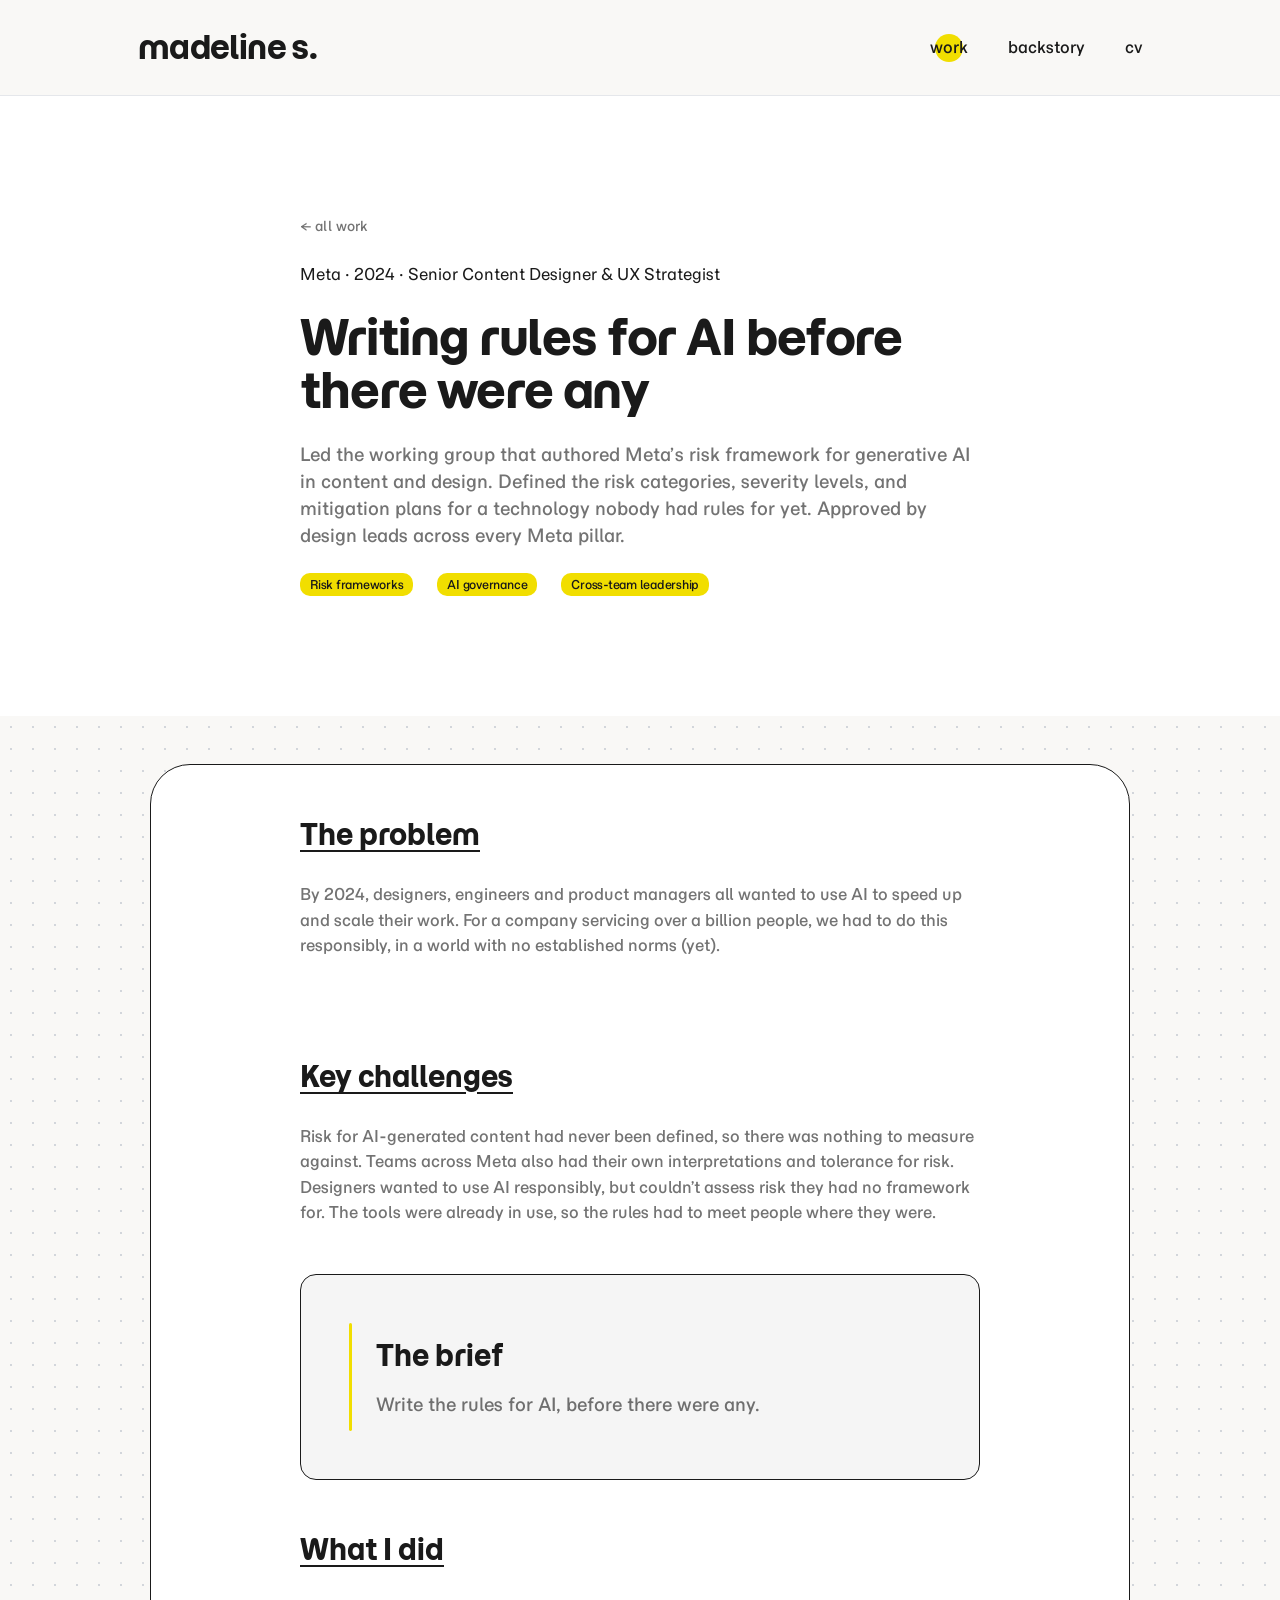
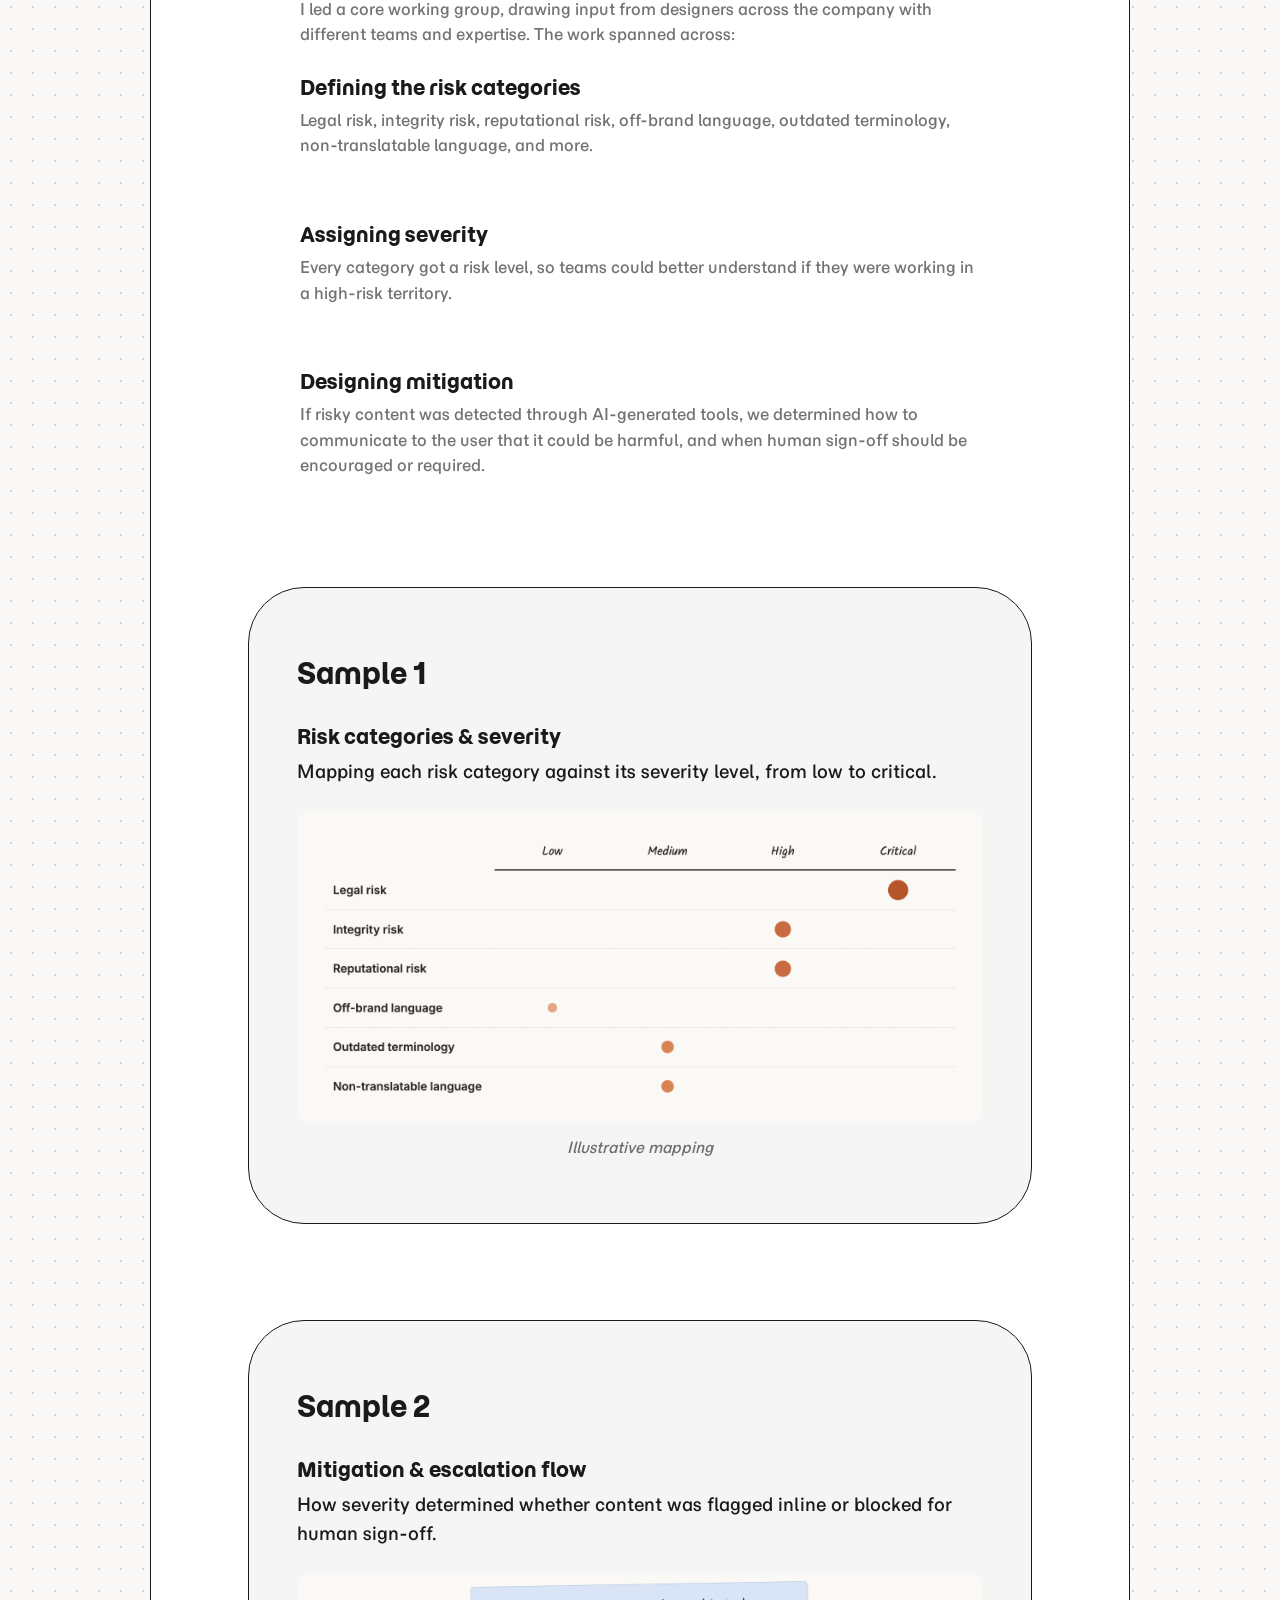
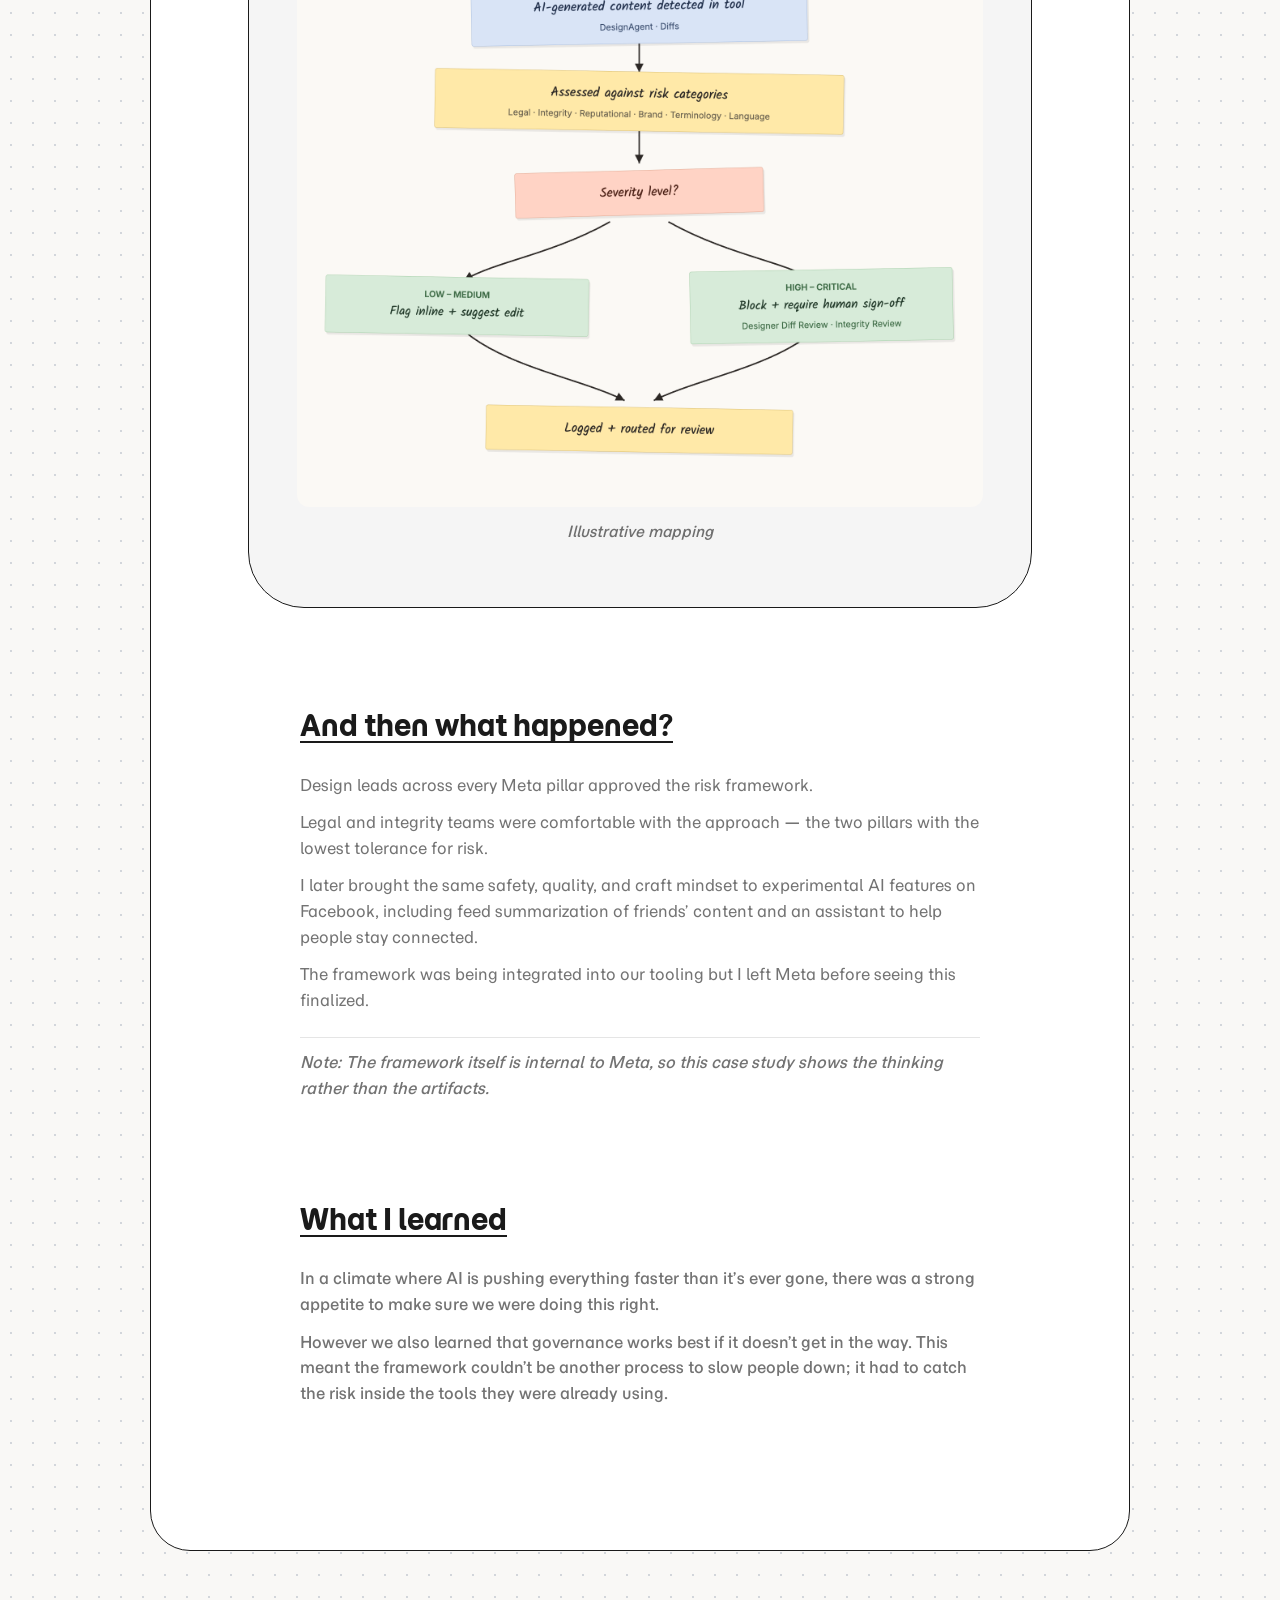
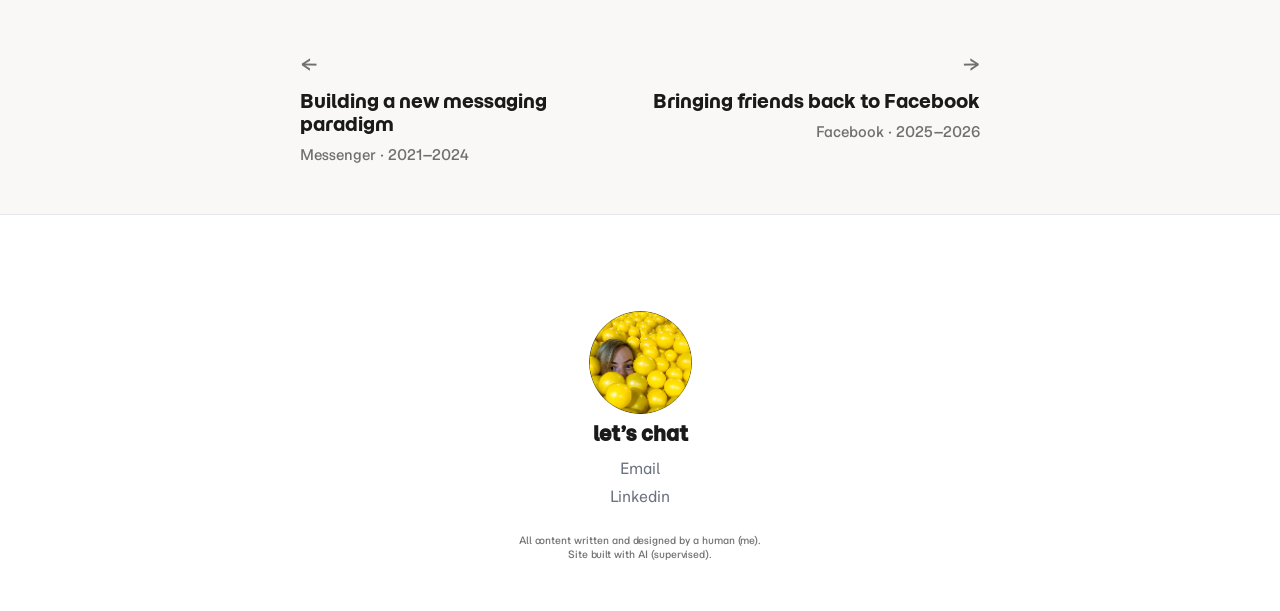
==== ai-rules.html @ a1f2b1a7 "Site-wide QA pass, scroll-reveal interactions, and case card logos - Normalized apostrophe/dash/midd" ====
<!DOCTYPE html>
<html lang="en">
<head>
  <meta charset="UTF-8">
  <meta name="viewport" content="width=device-width, initial-scale=1.0">
  <title>Writing rules for AI before there were any — Madeline Snow</title>
  <link rel="preconnect" href="https://fonts.googleapis.com">
  <link rel="preconnect" href="https://fonts.gstatic.com" crossorigin>
  <link href="https://fonts.googleapis.com/css2?family=Momo+Trust+Display&family=Momo+Trust+Sans:wght@200..800&family=Special+Gothic+Condensed+One&family=Special+Gothic+Expanded+One&family=Special+Gothic:wght@400..700&display=swap" rel="stylesheet">
  <link rel="stylesheet" href="style.css">
</head>
<body>

  <header>
    <nav>
      <a href="index.html" class="logo">madeline s.</a>
      <ul>
        <li><a href="work.html" class="is-active">work</a></li>
        <li><a href="my-story.html">backstory</a></li>
        <li><a href="cv.html">CV</a></li>
      </ul>
    </nav>
  </header>

  <!-- ── HERO — white background, generous padding ── -->
  <div class="cs-hero-wrapper">
    <div class="cs-hero">
      <a href="work.html" class="cs-back">&larr; all work</a>
      <p class="cs-eyebrow">Meta · 2024 · Senior Content Designer &amp; UX Strategist</p>
      <h1>Writing rules for AI before there were any</h1>
      <p class="cs-tldr">Led the working group that authored Meta’s risk framework for generative AI in content and design. Defined the risk categories, severity levels, and mitigation plans for a technology nobody had rules for yet. Approved by design leads across every Meta pillar.</p>
      <div class="cs-pills">
        <span class="cs-pill">Risk frameworks</span>
        <span class="cs-pill">AI governance</span>
        <span class="cs-pill">Cross-team leadership</span>
      </div>
    </div>
  </div>

  <!-- ── CONTENT — dotted background ── -->
  <div class="cs-body-wrapper">
   <div class="cs-body">

    <!-- ── THE PROBLEM ── -->
    <div class="cs-section">
      <h2>The problem</h2>
      <p>By 2024, designers, engineers and product managers all wanted to use AI to speed up and scale their work. For a company servicing over a billion people, we had to do this responsibly, in a world with no established norms (yet).</p>
    </div>

    <!-- ── KEY CHALLENGES ── -->
    <div class="cs-section">
      <h2>Key challenges</h2>
      <p>Risk for AI-generated content had never been defined, so there was nothing to measure against. Teams across Meta also had their own interpretations and tolerance for risk. Designers wanted to use AI responsibly, but couldn’t assess risk they had no framework for. The tools were already in use, so the rules had to meet people where they were.</p>
      <div class="cs-brief">
        <svg class="cs-brief-line" width="3" height="108" viewBox="0 0 3 108" fill="none" aria-hidden="true">
          <path d="M1.5 106.505L1.5 1.5" stroke="#F1DE00" stroke-width="3" stroke-linecap="round"/>
        </svg>
        <div class="cs-brief-content">
          <h2>The brief</h2>
          <p>Write the rules for AI, before there were any.</p>
        </div>
      </div>
    </div>

    <!-- ── WHAT I DID ── -->
    <div class="cs-section">
      <h2>What I did</h2>
      <p>I led a core working group, drawing input from designers across the company with different teams and expertise. The work spanned across:</p>
      <div class="cs-subsections">
        <div class="cs-subsection">
          <h3>Defining the risk categories</h3>
          <p>Legal risk, integrity risk, reputational risk, off-brand language, outdated terminology, non-translatable language, and more.</p>
        </div>
        <div class="cs-subsection">
          <h3>Assigning severity</h3>
          <p>Every category got a risk level, so teams could better understand if they were working in a high-risk territory.</p>
        </div>
        <div class="cs-subsection">
          <h3>Designing mitigation</h3>
          <p>If risky content was detected through AI-generated tools, we determined how to communicate to the user that it could be harmful, and when human sign-off should be encouraged or required.</p>
        </div>
      </div>
    </div>

    <!-- ── SAMPLE 1 ── -->
    <div class="cs-sample cs-sample--1">
      <div class="cs-sample-header">
        <p class="sample-label">Sample 1</p>
        <h3>Risk categories &amp; severity</h3>
        <p>Mapping each risk category against its severity level, from low to critical.</p>
      </div>
      <div class="sample-images sample-images--docs">
        <img src="images/ai-risk-matrix.png" alt="Risk severity matrix mapping legal, integrity, reputational, and language risks from low to critical">
      </div>
      <p class="sample-caption">Illustrative mapping</p>
    </div>

    <!-- ── SAMPLE 2 ── -->
    <div class="cs-sample cs-sample--1">
      <div class="cs-sample-header">
        <p class="sample-label">Sample 2</p>
        <h3>Mitigation &amp; escalation flow</h3>
        <p>How severity determined whether content was flagged inline or blocked for human sign-off.</p>
      </div>
      <div class="sample-images sample-images--docs">
        <img src="images/ai-mitigation-flow.png" alt="Flowchart from AI-generated content detection through risk assessment to flag or block decisions">
      </div>
      <p class="sample-caption">Illustrative mapping</p>
    </div>

    <!-- ── AND THEN WHAT HAPPENED ── -->
    <div class="cs-section">
      <h2>And then what happened?</h2>
      <ul>
        <li>Design leads across every Meta pillar approved the risk framework.</li>
        <li>Legal and integrity teams were comfortable with the approach — the two pillars with the lowest tolerance for risk.</li>
        <li>I later brought the same safety, quality, and craft mindset to experimental AI features on Facebook, including feed summarization of friends’ content and an assistant to help people stay connected.</li>
        <li>The framework was being integrated into our tooling but I left Meta before seeing this finalized.</li>
      </ul>
      <p class="cs-note">Note: The framework itself is internal to Meta, so this case study shows the thinking rather than the artifacts.</p>
    </div>

    <!-- ── WHAT I LEARNED ── -->
    <div class="cs-section">
      <h2>What I learned</h2>
      <p>In a climate where AI is pushing everything faster than it’s ever gone, there was a strong appetite to make sure we were doing this right.</p>
      <p>However we also learned that governance works best if it doesn’t get in the way. This meant the framework couldn’t be another process to slow people down; it had to catch the risk inside the tools they were already using.</p>
    </div>

   </div>
  </div>

  <!-- ── FOOTER ── -->
  <footer class="cs-footer-full">
    <div class="cs-footer-nav">
      <a href="messenger.html" class="cs-nav-prev">
        <p class="cs-nav-label"><span class="sr-only">Previous</span><span aria-hidden="true">&larr;</span></p>
        <p class="cs-nav-title">Building a new messaging paradigm</p>
        <p class="cs-nav-meta">Messenger · 2021–2024</p>
      </a>
      <a href="facebook-friends.html" class="cs-nav-next">
        <p class="cs-nav-label"><span class="sr-only">Next</span><span aria-hidden="true">&rarr;</span></p>
        <p class="cs-nav-title">Bringing friends back to Facebook</p>
        <p class="cs-nav-meta">Facebook · 2025–2026</p>
      </a>
    </div>
  </footer>

  <!-- ── SITE FOOTER ── -->
  <footer class="site-footer-mini">
    <div class="site-footer-mini-photo">
      <img src="images/picme2.png" alt="Madeline peeking out from a pit of yellow balls">
    </div>
    <div class="site-footer-contact">
      <h2>let’s chat</h2>
      <ul>
        <li><a href="mailto:mlsnow26@gmail.com">Email</a></li>
        <li><a href="https://www.linkedin.com/in/madelinesnow/" target="_blank" rel="noopener">Linkedin</a></li>
      </ul>
    </div>
    <p class="site-footer-mini-note">All content written and designed by a human (me).<br>Site built with AI (supervised).</p>
  </footer>

  <script src="scroll-reveal.js"></script>

</body>
</html>
---- style.css ----
/* ── DESIGN TOKENS ────────────────────────────────────────────────────────── */
:root {
  --color-bg:        #f9f8f6;
  --color-surface:   #ffffff;
  --color-text:      #1a1a1a;
  --color-muted:     #6b7280;
  --color-accent:    #7138C8;
  --color-accent-2:  #C4256E;
  --color-accent-3:  #E87B77;
  --color-accent-4:  #F5C280;
  --color-border:    #e5e7eb;

  --font-body:       'Momo Trust Sans', sans-serif;
  --font-display:    'Momo Trust Display', sans-serif;

  --space-sm:        0.75rem;
  --space-md:        1.5rem;
  --space-lg:        3rem;
  --space-xl:        6rem;

  --max-width:       1100px;
  --radius:          12px;
}

/* ── RESET ───────────────────────────────────────────────────────────────── */
*, *::before, *::after {
  box-sizing: border-box;
  margin: 0;
  padding: 0;
}

/* ── BASE ────────────────────────────────────────────────────────────────── */
html {
  scroll-behavior: smooth;
}

body {
  background-color: var(--color-bg);
  color: var(--color-text);
  font-family: var(--font-body);
  font-size: 1rem;
  line-height: 1.6;
}

/* ── HEADER / NAV ────────────────────────────────────────────────────────── */
header {
  position: sticky;
  top: 0;
  z-index: 100;
  height: var(--space-xl);
  background-color: var(--color-bg);
  border-bottom: 1px solid var(--color-border);
  transition: box-shadow 0.25s ease, border-color 0.25s ease;
}

header.is-scrolled {
  border-bottom-color: rgba(0, 0, 0, 0.15);
  box-shadow: 0 4px 16px rgba(0, 0, 0, 0.06);
}

nav {
  max-width: var(--max-width);
  height: 100%;
  margin-inline: auto;
  padding-inline: var(--space-lg);
  display: flex;
  justify-content: space-between;
  align-items: center;
}

a.logo {
  font-family: var(--font-display);
  font-weight: 400;
  font-size: 2rem;
  letter-spacing: -0.02em;
  color: var(--color-text);
  text-decoration: none;
}

nav ul {
  list-style: none;
  display: flex;
  gap: 2.5rem;
}

nav a {
  font-family: var(--font-body);
  font-weight: 500;
  font-size: 1rem;
  text-transform: lowercase;
  color: var(--color-text);
  text-decoration: none;
  display: inline-block;
  transition: color 0.2s, transform 0.2s cubic-bezier(0.34, 1.56, 0.64, 1);
}

nav a:hover {
  color: var(--color-text);
  transform: scale(1.1);
}

.logo:hover {
  transform: scale(1.08);
}

/* active-page indicator — a yellow dot centered behind the current nav
   item's text (or behind the logo, on the homepage) */
nav a,
.logo {
  position: relative;
  z-index: 1;
}

nav a::before,
.logo::before {
  content: "";
  position: absolute;
  left: 50%;
  top: 50%;
  width: 28px;
  height: 28px;
  background: var(--cs-pill);
  border-radius: 50%;
  transform: translate(-50%, -50%) scale(0);
  transition: transform 0.2s ease;
  z-index: -1;
}

nav a.is-active::before,
.logo.is-active::before {
  transform: translate(-50%, -50%) scale(1);
}

.logo::before {
  width: 38px;
  height: 38px;
}

/* ── BUTTONS ─────────────────────────────────────────────────────────────── */
.btn {
  display: inline-block;
  padding: 0.65rem 1.4rem;
  font-family: var(--font-body);
  font-size: 0.9rem;
  font-weight: 500;
  text-decoration: none;
  border-radius: 999px;
  transition: opacity 0.2s;
  cursor: pointer;
}

.btn-filled {
  background-color: var(--color-text);
  color: var(--color-bg);
}

.btn-outline {
  background-color: transparent;
  color: var(--color-text);
  border: 1.5px solid var(--color-text);
}

.btn:hover {
  opacity: 0.75;
}

/* ── HOMEPAGE: HERO ──────────────────────────────────────────────────────── */
#intro {
  position: relative;
  overflow: hidden;
  min-height: 90vh;
  display: flex;
  align-items: center;
  border-bottom: 1px solid var(--color-border);
}

.hero-content {
  position: relative;
  z-index: 1;
  max-width: var(--max-width);
  width: 100%;
  margin-inline: auto;
  padding: var(--space-xl) var(--space-md);
  display: flex;
  flex-direction: row;
  flex-wrap: wrap;
  align-items: center;
  justify-content: center;
  gap: 2rem;
}

.hero-text {
  display: flex;
  flex-direction: column;
  gap: var(--space-md);
  flex: 0 1 auto;
  min-width: 0;
}

.eyebrow {
  font-family: var(--font-body);
  font-size: 1rem;
  color: var(--color-muted);
}

.hero-photo-wrap {
  position: relative;
  flex-shrink: 0;
  width: 330px;
  height: 330px;
  border-radius: 50%;
  opacity: 0;
  animation: photo-in 0.5s cubic-bezier(0.16, 1, 0.3, 1) 0.75s both;
}

.hero-photo {
  position: absolute;
  inset: 0;
  width: 100%;
  height: 100%;
  box-sizing: border-box;
  border: 1.5px solid var(--color-text);
  border-radius: 50%;
  object-fit: cover;
  display: block;
}

.hero-content h1 {
  font-family: var(--font-display);
  font-size: clamp(1.6rem, 5.1vw, 3.3rem);
  font-weight: 700;
  line-height: 1.1;
  letter-spacing: -0.02em;
  color: var(--cs-pill);
  -webkit-text-stroke: 2px var(--color-text);
  paint-order: stroke fill;
  text-shadow: -4.8px 4.8px 0 var(--color-text);
}

.hero-line {
  display: block;
  margin-bottom: 10px;
}

.hero-line:last-child {
  margin-bottom: 0;
}

.word {
  display: inline-block;
  opacity: 0;
  animation: word-in 0.7s cubic-bezier(0.16, 1, 0.3, 1) both;
}

@keyframes word-in {
  from {
    opacity: 0;
    transform: translateY(0.4em);
  }
  to {
    opacity: 1;
    transform: translateY(0);
  }
}

@keyframes photo-in {
  from {
    opacity: 0;
    transform: translateY(24px) scale(0.94);
  }
  to {
    opacity: 1;
    transform: translateY(0) scale(1);
  }
}

@media (prefers-reduced-motion: reduce) {
  .word {
    animation: none;
    opacity: 1;
  }

  .hero-photo-wrap {
    animation: none;
    opacity: 1;
  }
}

.hero-actions {
  display: flex;
  flex-wrap: wrap;
  gap: var(--space-sm);
  margin-top: var(--space-sm);
}

/* ── GRADIENT BLOBS ──────────────────────────────────────────────────────── */
.blob {
  position: absolute;
  border-radius: 50%;
  pointer-events: none;
  z-index: 0;
}

.blob-1 {
  /* Yellow — top right */
  width: 600px;
  height: 600px;
  background: radial-gradient(circle, rgba(245, 205, 80, 0.4) 0%, transparent 70%);
  top: -150px;
  right: -100px;
  animation: blob-drift-1 10s ease-in-out infinite;
}

.blob-2 {
  /* Pink — bottom right */
  width: 450px;
  height: 450px;
  background: radial-gradient(circle, rgba(235, 140, 170, 0.35) 0%, transparent 70%);
  bottom: -80px;
  right: 80px;
  animation: blob-drift-2 12s ease-in-out infinite;
}

.blob-3 {
  /* Orange — top left, very subtle */
  width: 500px;
  height: 500px;
  background: radial-gradient(circle, rgba(230, 140, 70, 0.18) 0%, transparent 70%);
  top: -100px;
  left: -150px;
  animation: blob-drift-3 14s ease-in-out infinite;
}

@keyframes blob-drift-1 {
  0%, 100% { transform: translate(0, 0) scale(1); }
  50% { transform: translate(-25px, 30px) scale(1.06); }
}

@keyframes blob-drift-2 {
  0%, 100% { transform: translate(0, 0) scale(1); }
  50% { transform: translate(20px, -25px) scale(1.05); }
}

@keyframes blob-drift-3 {
  0%, 100% { transform: translate(0, 0) scale(1); }
  50% { transform: translate(20px, 20px) scale(1.04); }
}

@media (prefers-reduced-motion: reduce) {
  .blob-1,
  .blob-2,
  .blob-3 {
    animation: none;
  }
}

/* ── GET IN TOUCH PAGE ───────────────────────────────────────────────────── */
.site-footer-bio h2 {
  font-family: var(--font-display);
  font-size: 1.5rem;
  margin-bottom: var(--space-md);
}

.site-footer-bio p {
  color: var(--color-muted);
  max-width: 50ch;
  margin-bottom: var(--space-sm);
}

.hello-section .site-footer-bio p {
  max-width: none;
}

.site-footer-contact {
  text-align: center;
  margin-bottom: var(--space-md);
}

.site-footer-contact h2 {
  font-family: var(--font-display);
  font-size: 1.25rem;
  margin-bottom: 0.4rem;
}

.site-footer-contact ul {
  list-style: none;
  display: flex;
  flex-direction: column;
  align-items: center;
  gap: 0.15rem;
}

.site-footer-contact a {
  color: var(--color-muted);
  text-decoration: none;
  font-size: 0.95rem;
  transition: color 0.2s;
}

.site-footer-contact a:hover {
  color: var(--color-text);
}

.hello-logos {
  margin-top: var(--space-lg);
  padding-top: var(--space-lg);
  border-top: 1px solid var(--color-border);
  text-align: center;
}

.hello-logos-label {
  text-align: center;
  font-family: 'IBM Plex Mono', monospace;
  font-size: 0.75rem;
  letter-spacing: 0.06em;
  text-transform: uppercase;
  color: var(--color-muted);
  margin-bottom: var(--space-md);
}

.hello-logos-row {
  display: flex;
  flex-wrap: wrap;
  justify-content: center;
  align-items: center;
  gap: 2.25rem;
}

.hello-logo {
  height: 26px;
  width: auto;
  max-width: 84px;
  object-fit: contain;
  filter: grayscale(1) brightness(1.15);
  opacity: 0.55;
  transition: opacity 0.2s;
}

.hello-logo:hover {
  opacity: 0.8;
}

/* ── WORK PAGE ───────────────────────────────────────────────────────────── */
.work-page {
  background-color: var(--color-bg);
  background-image: radial-gradient(circle, rgba(194, 199, 208, 0.7) 1.5px, transparent 1.5px);
  background-size: 22px 22px;
  padding: 7.5rem var(--space-md) 5rem;
}

.work-teaser-heading {
  margin-top: var(--space-lg);
  padding-top: var(--space-lg);
  border-top: 1px solid var(--color-border);
  margin-bottom: var(--space-md);
  font-family: var(--font-display);
  font-weight: 400;
  font-size: 1.5rem;
  letter-spacing: -0.02em;
}

.case-grid {
  max-width: var(--max-width);
  margin-inline: auto;
  display: grid;
  grid-template-columns: 1fr 1fr;
  gap: var(--space-lg);
}

.hello-section .case-grid {
  max-width: none;
  gap: 1.5rem;
}

.case-card {
  display: flex;
  flex-direction: column;
  gap: 2rem;
  text-decoration: none;
  color: var(--color-text);
  background: var(--color-bg);
  border: 1px solid var(--color-text);
  border-radius: 24px;
  padding: 1rem;
}

.case-card:hover .case-img {
  opacity: 0.88;
  transform: scale(1.01);
}

.case-img {
  display: block;
  width: 100%;
  aspect-ratio: 4 / 3;
  object-fit: cover;
  border: 1px solid var(--color-text);
  border-radius: 16px;
  transition: opacity 0.25s, transform 0.25s;
}

.case-img-placeholder {
  aspect-ratio: 4 / 3;
  border: 1px solid var(--color-text);
  border-radius: 16px;
}

.case-img-frame {
  display: block;
  width: 100%;
  aspect-ratio: 4 / 3;
  overflow: hidden;
  border: 1px solid var(--color-text);
  border-radius: 16px;
}

.case-img-frame .case-img {
  border: none;
  border-radius: 0;
  transform: scale(1.1);
  transform-origin: center;
}

.case-card:hover .case-img-frame .case-img {
  transform: scale(1.111);
}

.case-card-footer {
  display: flex;
  align-items: flex-start;
  justify-content: space-between;
  gap: 1rem;
  margin-left: 8px;
}

.case-card-text {
  display: flex;
  flex-direction: column;
  gap: 0.25rem;
  min-width: 0;
}

.case-card h3 {
  font-family: var(--font-display);
  font-size: 1.15rem;
  font-weight: 700;
  line-height: 1.3;
}

.case-meta {
  color: var(--color-muted);
  font-size: 0.875rem;
}

.case-card-logo {
  height: 28px;
  width: auto;
  max-width: 56px;
  object-fit: contain;
  flex-shrink: 0;
  margin-top: 2px;
  filter: grayscale(1) brightness(1.3);
  opacity: 0.51;
}

/* ── CASE STUDY PAGE ─────────────────────────────────────────────────────── */
:root {
  --cs-muted:  rgba(0, 0, 0, 0.55);
  --cs-fill:        #f5f5f5;
  --cs-fill-yellow: #fbf7ce;
  --cs-pill:        #f1de00;
  --cs-col:    680px;
  --cs-wide:   784px;
}

/* hero — hugs its content, no fixed width, always centered */
.cs-hero-wrapper {
  background: #fff;
  padding-inline: var(--space-md);
  padding-block: var(--space-lg);
}

.cs-hero {
  max-width: calc(var(--cs-col) + 6rem);
  margin-inline: auto;
  background: #fff;
  padding: 4.5rem 3rem;
  display: flex;
  flex-direction: column;
  align-items: flex-start;
  justify-content: center;
  gap: 1.5rem;
}

.cs-pills {
  display: flex;
  flex-wrap: wrap;
  gap: var(--space-md);
}

.cs-pill {
  background: var(--cs-pill);
  border-radius: 10px;
  padding: 2px 10px;
  font-family: var(--font-body);
  font-weight: 500;
  font-size: 0.75rem;
  letter-spacing: -0.02em;
  color: var(--color-text);
  white-space: nowrap;
}

.cs-back {
  display: inline-flex;
  align-items: center;
  gap: 0.4rem;
  font-family: var(--font-body);
  font-weight: 500;
  font-size: 0.85rem;
  color: var(--cs-muted);
  text-decoration: none;
  transition: gap 0.2s ease, color 0.2s ease;
}

.cs-back:hover {
  gap: 0.6rem;
  color: var(--color-text);
}

.cs-eyebrow {
  font-family: var(--font-body);
  font-weight: 400;
  font-size: 1rem;
  color: var(--color-text);
}

.cs-hero h1 {
  font-family: var(--font-display);
  font-size: clamp(2.2rem, 5vw, 3rem);
  font-weight: 400;
  letter-spacing: -0.02em;
  line-height: 1.1;
}

.cs-tldr {
  color: var(--cs-muted);
  font-weight: 500;
  font-size: 1.125rem;
  line-height: 1.5;
}

.cs-tldr a {
  color: var(--color-text);
  text-decoration: underline;
  text-decoration-color: var(--cs-pill);
  text-decoration-thickness: 2px;
  text-underline-offset: 3px;
}

.cs-tldr a:hover {
  background: var(--cs-pill);
}

/* content body — dotted background, bordered card, narrow column */
.cs-body-wrapper {
  background-color: var(--color-bg);
  background-image: radial-gradient(circle, rgba(194, 199, 208, 0.7) 1.5px, transparent 1.5px);
  background-size: 22px 22px;
  padding-inline: var(--space-md);
  padding-top: var(--space-lg);
  padding-bottom: var(--space-lg);
}

.contact-wrapper {
  min-height: calc(100vh - 89px);
  display: flex;
  align-items: center;
}

.contact-wrapper .cs-body {
  width: 100%;
}

.cs-body {
  max-width: 980px;
  margin-inline: auto;
  background: #fff;
  border: 1px solid var(--color-text);
  border-radius: 40px;
  padding: var(--space-lg) var(--space-xl);
}

.cs-section {
  max-width: var(--cs-col);
  margin-inline: auto;
  margin-bottom: var(--space-xl);
}

.story-intro {
  display: flex;
  align-items: center;
  justify-content: space-between;
  gap: var(--space-lg);
  flex-wrap: wrap;
}

.story-intro-text {
  flex: 1 1 0%;
  min-width: 0;
}

.story-photo-wrap {
  flex-shrink: 0;
  width: 252px;
  height: 252px;
}

.story-photo {
  width: 100%;
  height: 100%;
  object-fit: cover;
  border: 1px solid var(--color-text);
  border-radius: 16px;
  display: block;
}

.story-intro h1 {
  font-family: var(--font-display);
  font-size: clamp(1.2rem, 5vw, 2rem);
  font-weight: 400;
  letter-spacing: -0.02em;
  line-height: 1.1;
  margin-bottom: var(--space-sm);
}

.cs-section h2 {
  font-family: var(--font-display);
  font-size: 1.75rem;
  font-weight: 400;
  color: var(--color-text);
  margin-bottom: var(--space-md);
  text-decoration: underline;
  text-decoration-color: var(--color-text);
  text-underline-offset: 5px;
}

.cs-section p {
  color: var(--cs-muted);
  font-weight: 500;
  margin-bottom: var(--space-sm);
}

.cs-section ul {
  list-style: none;
  padding-left: 0;
  display: flex;
  flex-direction: column;
  gap: var(--space-sm);
}

.cs-section li {
  color: var(--cs-muted);
  line-height: 1.6;
}

.cs-note {
  margin-top: var(--space-md);
  padding-top: var(--space-sm);
  border-top: 1px solid rgba(0, 0, 0, 0.1);
  font-style: italic;
  color: var(--cs-muted);
}

/* brief callout */
.cs-section:has(.cs-brief) {
  margin-bottom: 0;
}

.cs-brief {
  margin: var(--space-lg) 0;
  padding: var(--space-lg) var(--space-lg);
  background: var(--cs-fill);
  border: 1px solid var(--color-text);
  border-radius: 16px;
  display: flex;
  align-items: center;
  gap: var(--space-md);
}

.cs-brief-line {
  flex-shrink: 0;
  align-self: center;
}

.cs-brief-content {
  flex: 1 1 0;
  min-width: 0;
}

.cs-brief h2 {
  font-size: 1.75rem;
  font-weight: 400;
  text-decoration: none;
  margin-bottom: var(--space-sm);
}

.cs-brief p {
  color: var(--cs-muted);
  font-weight: 500;
  font-size: 1.125rem;
  margin-bottom: 0;
}

/* subsections (What I did) */
.cs-subsections {
  margin-top: var(--space-md);
  display: flex;
  flex-direction: column;
  gap: var(--space-lg);
}

.cs-subsection h3 {
  font-family: var(--font-display);
  font-weight: 400;
  font-size: 1.25rem;
  margin-bottom: 0.25rem;
  color: var(--color-text);
}

.cs-subsection p {
  color: var(--cs-muted);
  font-weight: 500;
}

/* sample cards */
.cs-sample {
  max-width: var(--cs-wide);
  margin-inline: auto;
  background: var(--cs-fill);
  border: 1px solid var(--color-text);
  border-radius: 48px;
  padding: var(--space-lg);
  margin-bottom: var(--space-xl);
}

.cs-sample--1 {
  border-radius: 56px;
  padding: 4rem var(--space-lg);
}

.cs-sample--2 {
  padding: 12px 56px 48px;
  min-height: 780px;
  display: flex;
  flex-direction: column;
  justify-content: center;
}

.cs-sample--side {
  display: flex;
  align-items: center;
  gap: var(--space-lg);
}

.cs-sample--side .cs-sample-header {
  flex: 1 1 0;
  min-width: 0;
  margin-bottom: 0;
}

.cs-sample--side .sample-images--phones {
  flex-shrink: 0;
  width: auto;
}

.cs-sample-header {
  margin-bottom: var(--space-md);
}

.cs-sample .sample-label {
  font-family: var(--font-display);
  font-weight: 400;
  font-size: 1.75rem;
  color: var(--color-text);
  margin-bottom: var(--space-md);
}

.cs-sample h3 {
  font-family: var(--font-display);
  font-weight: 400;
  font-size: 1.25rem;
  margin-bottom: 0.35rem;
  color: var(--color-text);
}

.cs-sample p {
  color: var(--color-text);
  font-weight: 500;
  font-size: 1.125rem;
}

.sample-images--docs {
  display: flex;
  flex-direction: column;
  gap: var(--space-md);
}

.sample-images--docs img {
  width: 100%;
  border-radius: var(--radius);
  object-fit: cover;
}

.cs-sample .sample-caption {
  margin-top: var(--space-sm);
  font-size: 0.95rem;
  font-style: italic;
  color: var(--cs-muted);
  text-align: center;
}

.sample-caption a {
  color: var(--color-text);
  text-decoration: underline;
  text-underline-offset: 3px;
  transition: color 0.2s;
}

.sample-caption a:hover {
  color: var(--cs-muted);
}

.sample-images--phones {
  display: flex;
  justify-content: center;
  gap: 35.08px;
  align-items: start;
  width: 100%;
}

.sample-images--phones img {
  flex: 1 1 0;
  min-width: 0;
  max-width: 213px;
  border: 1px solid var(--color-text);
  border-radius: 26px;
  object-fit: cover;
}

.sample-images--wide-half {
  display: flex;
  justify-content: center;
  gap: var(--space-md);
  width: 100%;
}

.sample-images--wide-half img {
  width: 100%;
  max-width: 340px;
  aspect-ratio: 3 / 4;
  object-fit: cover;
  object-position: center;
}

.cs-sample--side .sample-images--wide-half {
  flex-shrink: 0;
  width: auto;
}

/* stats */
.cs-stats {
  max-width: var(--cs-col);
  margin: var(--space-md) auto var(--space-lg);
  display: grid;
  grid-template-columns: repeat(3, 1fr);
  gap: var(--space-md);
  background: var(--color-surface);
  border: 1px solid var(--color-text);
  border-radius: 20px;
  padding: var(--space-lg) var(--space-md);
}

.cs-stat {
  text-align: left;
}

.stat-number {
  display: inline-block;
  font-family: var(--font-display);
  font-size: 2.5rem;
  font-weight: 400;
  color: var(--color-text);
  line-height: 0.95;
  margin-bottom: 0.6rem;
  padding-bottom: 0.35rem;
  border-bottom: 4px solid var(--cs-pill);
  max-width: none;
}

.stat-label {
  font-size: 1.125rem;
  font-weight: 500;
  color: var(--cs-muted);
  max-width: none;
}

/* final image */
.cs-final-image {
  max-width: var(--cs-wide);
  margin-inline: auto;
  margin-bottom: var(--space-xl);
  background: var(--cs-fill);
  border: 1px solid var(--color-text);
  border-radius: 24px;
  padding: var(--space-lg);
  display: flex;
  justify-content: center;
}

.cs-final-image img {
  width: 100%;
  max-width: 620px;
  object-fit: contain;
  display: block;
}

/* ── MY STORY PAGE ───────────────────────────────────────────────────────── */
.story-meta {
  font-family: 'IBM Plex Mono', monospace;
  font-size: 0.75rem;
  letter-spacing: 0.06em;
  text-transform: uppercase;
  color: var(--cs-muted);
  margin-bottom: var(--space-sm);
}

.story-inline-img {
  margin-top: var(--space-lg);
  margin-bottom: var(--space-lg);
}

.story-fig {
  margin-top: var(--space-lg);
  margin-bottom: var(--space-lg);
  background: var(--color-surface);
  border: 1px solid var(--color-text);
  border-radius: 24px;
  padding: var(--space-lg);
}

.story-fig-title {
  font-weight: 700;
  font-size: 1.05rem;
  color: var(--color-text);
  margin-bottom: 2px;
}

.story-fig-def {
  font-family: 'IBM Plex Mono', monospace;
  font-size: 0.8rem;
  color: var(--cs-muted);
  margin-bottom: var(--space-md);
}

.story-fig-legend {
  display: flex;
  flex-wrap: wrap;
  gap: var(--space-md);
  font-family: 'IBM Plex Mono', monospace;
  font-size: 0.75rem;
  color: var(--cs-muted);
  margin-bottom: var(--space-sm);
}

.story-fig-legend span {
  display: flex;
  align-items: center;
  gap: 6px;
}

.story-legend-swatch {
  width: 14px;
  height: 3px;
  border-radius: 1px;
}

.story-legend-swatch--solid {
  background: var(--cs-pill);
}

.story-legend-swatch--dashed {
  background: repeating-linear-gradient(90deg, rgba(0, 0, 0, 0.5) 0 4px, transparent 4px 7px);
}

.story-chart-wrap {
  position: relative;
  width: 100%;
  height: 260px;
}

.story-fig figcaption {
  font-family: 'IBM Plex Mono', monospace;
  font-size: 0.75rem;
  font-style: italic;
  color: var(--cs-muted);
  margin-top: var(--space-sm);
  line-height: 1.5;
}

@media (max-width: 480px) {
  .story-chart-wrap {
    height: 220px;
  }
}

/* ── CASE STUDY FOOTER ───────────────────────────────────────────────────── */
.cs-footer-full {
  background-color: var(--color-bg);
}

.cs-footer-nav {
  max-width: var(--cs-col);
  margin: var(--space-lg) auto;
  display: grid;
  grid-template-columns: 1fr 1fr;
  gap: var(--space-md);
}

.cs-nav-prev,
.cs-nav-next {
  display: flex;
  flex-direction: column;
  gap: 0.5rem;
  text-decoration: none;
  color: var(--color-text);
  transition: opacity 0.2s;
}

.cs-nav-next {
  align-items: flex-end;
  text-align: right;
}

.cs-nav-prev:hover,
.cs-nav-next:hover {
  opacity: 0.65;
}

.cs-nav-label {
  font-size: 1.3rem;
  font-weight: 500;
  color: var(--cs-muted);
  transition: transform 0.2s ease;
}

.cs-nav-prev:hover .cs-nav-label {
  transform: translateX(-4px);
}

.cs-nav-next:hover .cs-nav-label {
  transform: translateX(4px);
}

.sr-only {
  position: absolute;
  width: 1px;
  height: 1px;
  padding: 0;
  margin: -1px;
  overflow: hidden;
  clip: rect(0, 0, 0, 0);
  white-space: nowrap;
  border: 0;
}

.cs-nav-title {
  font-family: var(--font-display);
  font-weight: 400;
  font-size: 1.2rem;
  line-height: 1.2;
}

.cs-nav-meta {
  font-size: 0.9rem;
  font-weight: 500;
  color: var(--cs-muted);
}

.cs-get-in-touch {
  max-width: var(--max-width);
  margin-inline: auto;
  text-align: center;
  padding: var(--space-lg) var(--space-lg) calc(var(--space-xl) * 1.25);
  border-top: 1px solid rgba(0, 0, 0, 0.1);
}

.cs-get-in-touch h2 {
  font-family: var(--font-display);
  font-weight: 400;
  font-size: 1.5rem;
  margin-bottom: var(--space-md);
}

.cs-get-in-touch ul {
  list-style: none;
  display: flex;
  flex-direction: column;
  align-items: center;
  gap: 0.5rem;
}

.cs-get-in-touch a {
  color: var(--cs-muted);
  text-decoration: none;
  font-weight: 500;
  font-size: 1.125rem;
  text-transform: lowercase;
  transition: color 0.2s;
}

.cs-get-in-touch a:hover {
  color: var(--color-text);
}

/* ── RESPONSIVE ──────────────────────────────────────────────────────────── */
@media (max-width: 700px) {
  .case-grid,
  .cs-intro,
  .cs-stats,
  .cs-footer-nav {
    grid-template-columns: 1fr;
  }

  .cs-sample--2 {
    min-height: 0;
  }

  .cs-sample--side {
    flex-direction: column;
  }

  .sample-images--phones {
    flex-direction: column;
    align-items: center;
  }

  .sample-images--phones img {
    max-width: 260px;
  }

  .cs-nav-next {
    align-items: flex-start;
    text-align: left;
  }
}

/* ── SITE FOOTER (universal, all pages) ─────────────────────────────────── */
.site-footer-mini {
  background: var(--color-surface);
  border-top: 1px solid var(--color-border);
  text-align: center;
  padding: var(--space-xl) var(--space-lg) var(--space-lg);
}

.site-footer-mini-photo {
  width: 6.4375rem;
  height: 6.4375rem;
  border-radius: 50%;
  overflow: hidden;
  margin: 0 auto 4px;
}

.site-footer-mini-photo img {
  width: 100%;
  height: 100%;
  object-fit: cover;
  display: block;
}

.site-footer-mini-note {
  font-family: var(--font-body);
  font-weight: 500;
  font-size: 0.625rem;
  letter-spacing: -0.005em;
  color: var(--cs-muted);
  line-height: 1.45;
}

/* ── CV PAGE ─────────────────────────────────────────────────────────────── */
.cv-wrapper {
  background-color: var(--color-bg);
  background-image: radial-gradient(circle, rgba(194, 199, 208, 0.7) 1.5px, transparent 1.5px);
  background-size: 22px 22px;
  padding: var(--space-lg) var(--space-md);
}

.cv-sheet {
  position: relative;
  max-width: 800px;
  margin-inline: auto;
  background: #fff;
  border: 1px solid var(--color-text);
  border-radius: 24px;
  padding: 2.75rem 3.25rem 3rem;
}

.cv-print-btn {
  position: absolute;
  top: 1.5rem;
  right: 1.5rem;
  font-family: var(--font-body);
  font-weight: 500;
  font-size: 0.75rem;
  color: var(--color-text);
  background: var(--cs-fill-yellow);
  border: 1px solid var(--color-text);
  border-radius: 999px;
  padding: 0.4rem 0.9rem;
  cursor: pointer;
}

.cv-print-btn:hover {
  background: var(--cs-pill);
}

.cv-header {
  display: flex;
  justify-content: space-between;
  align-items: flex-end;
  flex-wrap: wrap;
  gap: 1rem;
  border-bottom: 2px solid var(--color-text);
  padding-bottom: 0.75rem;
  margin-bottom: 1.25rem;
}

.cv-name {
  font-family: var(--font-display);
  font-size: 1.9rem;
  font-weight: 400;
  letter-spacing: -0.02em;
}

.cv-title {
  font-family: var(--font-body);
  font-weight: 500;
  font-size: 1rem;
  color: var(--cs-muted);
  margin-top: 0.2rem;
}

.cv-contact {
  text-align: right;
  font-family: var(--font-body);
  font-size: 0.8rem;
  color: var(--cs-muted);
  line-height: 1.6;
}

.cv-contact a {
  color: var(--color-text);
}

.cv-section {
  margin-bottom: 1.1rem;
}

.cv-section h2 {
  font-family: var(--font-display);
  font-size: 0.85rem;
  font-weight: 400;
  text-transform: uppercase;
  letter-spacing: 0.08em;
  color: var(--color-text);
  border-bottom: 1px solid var(--color-border);
  padding-bottom: 0.35rem;
  margin-bottom: 0.9rem;
}

.cv-summary {
  font-family: var(--font-body);
  font-size: 0.9rem;
  color: var(--cs-muted);
  line-height: 1.55;
}

.cv-company {
  margin-bottom: 1rem;
}

.cv-company:last-child {
  margin-bottom: 0;
}

.cv-company-header {
  display: flex;
  justify-content: space-between;
  align-items: baseline;
  gap: 1rem;
  margin-bottom: 0.6rem;
}

.cv-company-name {
  font-family: var(--font-display);
  font-size: 1.05rem;
  font-weight: 400;
  letter-spacing: -0.01em;
}

.cv-company-loc {
  font-family: 'IBM Plex Mono', monospace;
  font-size: 0.7rem;
  color: var(--cs-muted);
  white-space: nowrap;
}

.cv-role {
  padding-left: 1rem;
  border-left: 2px solid var(--color-border);
  margin-bottom: 0.65rem;
}

.cv-role:last-child {
  margin-bottom: 0;
}

.cv-role-header {
  display: flex;
  justify-content: space-between;
  align-items: baseline;
  gap: 1rem;
}

.cv-role-title {
  font-family: var(--font-body);
  font-weight: 700;
  font-size: 0.85rem;
  color: var(--color-text);
}

.cv-role-meta {
  font-family: 'IBM Plex Mono', monospace;
  font-size: 0.68rem;
  color: var(--cs-muted);
  white-space: nowrap;
}

.cv-role ul {
  list-style: disc;
  padding-left: 1.1rem;
  margin-top: 0.35rem;
  display: flex;
  flex-direction: column;
  gap: 0.25rem;
}

.cv-role li {
  font-family: var(--font-body);
  font-size: 0.8rem;
  color: var(--cs-muted);
  line-height: 1.5;
}

.cv-skills {
  display: flex;
  flex-wrap: wrap;
  gap: 0.5rem;
}

.cv-skill-pill {
  font-family: var(--font-body);
  font-weight: 500;
  font-size: 0.75rem;
  color: var(--color-text);
  background: var(--cs-fill-yellow);
  border: 1px solid var(--color-text);
  border-radius: 999px;
  padding: 0.25rem 0.75rem;
}

@media print {
  .cv-no-print {
    display: none !important;
  }

  .reveal,
  .reveal-stagger > * {
    opacity: 1 !important;
    transform: none !important;
    transition: none !important;
  }

  body {
    background: #fff;
  }

  .cv-wrapper {
    background: none;
    padding: 0;
  }

  .cv-sheet {
    max-width: 100%;
    border: none;
    border-radius: 0;
    padding: 0;
  }

  .cv-header {
    margin-bottom: 1rem;
  }

  .cv-name {
    font-size: 1.6rem;
  }

  .cv-summary {
    font-size: 0.8rem;
    line-height: 1.45;
  }

  .cv-section {
    margin-bottom: 0.85rem;
  }

  .cv-company {
    margin-bottom: 0.7rem;
  }

  .cv-role {
    margin-bottom: 0.45rem;
  }

  .cv-role-title {
    font-size: 0.8rem;
  }

  .cv-role ul {
    margin-top: 0.25rem;
    gap: 0.15rem;
  }

  .cv-role li {
    font-size: 0.75rem;
    line-height: 1.4;
  }

  .cv-skill-pill {
    font-size: 0.7rem;
    padding: 0.2rem 0.6rem;
  }

  @page {
    size: A4;
    margin: 11mm;
  }
}

/* ── BACKSTORY REMIX (experimental, unlinked) ───────────────────────────── */
.remix-page-bg {
  background-color: var(--color-bg);
  background-image: radial-gradient(circle, rgba(194, 199, 208, 0.7) 1.5px, transparent 1.5px);
  background-size: 22px 22px;
}

.remix-hero {
  max-width: var(--max-width);
  margin-inline: auto;
  padding: var(--space-xl) var(--space-md);
  display: flex;
  flex-wrap: wrap;
  align-items: center;
  justify-content: center;
  gap: 3rem;
}

.remix-photo-wrap {
  position: relative;
  width: 340px;
  height: 340px;
  flex-shrink: 0;
}

.remix-photo {
  width: 100%;
  height: 100%;
  border-radius: 50%;
  object-fit: cover;
  border: 1px solid var(--color-text);
  display: block;
}

.remix-pill {
  position: absolute;
  font-family: var(--font-body);
  font-weight: 700;
  font-size: 0.85rem;
  text-align: center;
  white-space: nowrap;
  color: var(--color-text);
  background: var(--cs-pill);
  border: 1px solid var(--color-text);
  border-radius: 999px;
  padding: 0.55rem 1rem;
  box-shadow: -2px 2px 0 var(--color-text);
  animation: remix-float 5s ease-in-out infinite;
}

.remix-pill-1 { top: -18px; left: -22px; transform: rotate(-8deg); animation-delay: 0s; }
.remix-pill-2 { top: 34px; right: -38px; transform: rotate(6deg); animation-delay: 0.6s; }
.remix-pill-3 { bottom: -22px; right: 20px; transform: rotate(-5deg); animation-delay: 1.2s; }
.remix-pill-4 { bottom: -20px; left: 10px; transform: rotate(7deg); animation-delay: 1.8s; }
.remix-pill-5 { top: 140px; left: -44px; transform: rotate(-10deg); animation-delay: 2.4s; }

@keyframes remix-float {
  0%, 100% { translate: 0 0; }
  50% { translate: 0 -8px; }
}

@media (prefers-reduced-motion: reduce) {
  .remix-pill {
    animation: none;
  }
}

.remix-hero-text {
  max-width: 420px;
}

.remix-hero-text h1 {
  font-family: var(--font-display);
  font-size: clamp(2rem, 4vw, 2.75rem);
  font-weight: 400;
  letter-spacing: -0.02em;
  margin-bottom: var(--space-sm);
}

.remix-hero-text p {
  color: var(--cs-muted);
  font-weight: 500;
  font-size: 1.05rem;
  line-height: 1.5;
}

.remix-hint {
  margin-top: var(--space-sm);
  font-family: 'IBM Plex Mono', monospace;
  font-size: 0.8rem;
  text-transform: uppercase;
  letter-spacing: 0.06em;
}

.remix-accordion {
  max-width: 780px;
  margin-inline: auto;
  padding: 0 var(--space-md) var(--space-xl);
  display: flex;
  flex-direction: column;
  gap: 0.75rem;
}

.remix-item {
  min-width: 0;
  border: 1px solid var(--color-text);
  border-radius: 20px;
  background: var(--color-surface);
  overflow: hidden;
}

.remix-item-header {
  width: 100%;
  display: flex;
  align-items: center;
  justify-content: space-between;
  gap: var(--space-md);
  padding: 1.1rem 1.5rem;
  background: none;
  border: none;
  cursor: pointer;
  text-align: left;
  font-family: var(--font-body);
}

.remix-item-title {
  font-family: var(--font-display);
  font-size: 1.15rem;
  font-weight: 400;
  color: var(--color-text);
}

.remix-item-meta {
  margin-left: auto;
  margin-right: var(--space-md);
  font-family: 'IBM Plex Mono', monospace;
  font-size: 0.75rem;
  color: var(--cs-muted);
  white-space: nowrap;
}

.remix-item-icon {
  flex-shrink: 0;
  width: 26px;
  height: 26px;
  display: flex;
  align-items: center;
  justify-content: center;
  border-radius: 50%;
  border: 1px solid var(--color-text);
  font-size: 1.1rem;
  line-height: 1;
  transition: transform 0.25s ease, background 0.2s ease;
}

.remix-item.is-open .remix-item-icon {
  transform: rotate(45deg);
  background: var(--cs-pill);
}

.remix-item-panel {
  height: 0;
  overflow: hidden;
  transition: height 0.3s ease;
}

.remix-item-panel-inner {
  padding: 0 1.5rem 1.5rem;
}

.remix-item-panel-inner p {
  color: var(--cs-muted);
  font-weight: 400;
  line-height: 1.6;
  margin-bottom: var(--space-sm);
}

.remix-item-panel-inner p:last-child {
  margin-bottom: 0;
}

.remix-achievements {
  margin-top: var(--space-md);
  padding-top: var(--space-md);
  border-top: 1px dashed var(--color-border);
}

.remix-achievements-label {
  font-family: 'IBM Plex Mono', monospace;
  font-size: 0.7rem;
  letter-spacing: 0.06em;
  text-transform: uppercase;
  color: var(--color-muted);
  margin-bottom: var(--space-sm);
}

.remix-achievements-list {
  list-style: none;
  display: flex;
  flex-direction: column;
  gap: 0.5rem;
}

.remix-achievements-list li {
  display: flex;
  align-items: flex-start;
  gap: 0.6rem;
  font-weight: 500;
  color: var(--color-text);
  font-size: 0.95rem;
  line-height: 1.4;
}

.remix-achievements-list li::before {
  content: "";
  flex-shrink: 0;
  width: 8px;
  height: 8px;
  margin-top: 0.35rem;
  border-radius: 50%;
  background: var(--cs-pill);
  border: 1px solid var(--color-text);
}

.remix-case-link {
  display: inline-flex;
  align-items: center;
  gap: 0.4rem;
  margin-top: var(--space-md);
  font-weight: 600;
  font-size: 0.95rem;
  color: var(--color-text);
  text-decoration: none;
  border-bottom: 2px solid var(--cs-pill);
  padding-bottom: 2px;
  transition: gap 0.2s ease;
}

.remix-case-link span {
  display: inline-flex;
  align-items: center;
  justify-content: center;
  width: 20px;
  height: 20px;
  border-radius: 50%;
  background: var(--cs-pill);
  border: 1px solid var(--color-text);
  font-size: 0.75rem;
  line-height: 1;
  transition: transform 0.2s ease;
}

.remix-case-link:hover {
  gap: 0.6rem;
}

.remix-case-link:hover span {
  transform: translateX(2px);
}

.remix-charts-sub {
  color: var(--cs-muted);
  font-weight: 500;
  margin-bottom: var(--space-md);
}

.remix-charts-grid {
  display: grid;
  grid-template-columns: 1fr 1fr;
  gap: 1rem;
}

.remix-fig.story-fig {
  min-width: 0;
  margin-top: 0;
  margin-bottom: 0;
}

@media (max-width: 700px) {
  .remix-photo-wrap {
    width: 260px;
    height: 260px;
  }

  .remix-pill {
    font-size: 0.72rem;
    padding: 0.4rem 0.8rem;
  }

  .remix-item-header {
    flex-wrap: wrap;
  }

  .remix-item-meta {
    margin-right: 0;
  }

  .remix-charts-grid {
    grid-template-columns: 1fr;
  }
}

/* ── SCROLL REVEAL ────────────────────────────────────────────────────────── */
.reveal {
  opacity: 0;
  transform: translateY(20px);
  transition: opacity 0.6s ease, transform 0.6s ease;
}

.reveal.is-visible {
  opacity: 1;
  transform: translateY(0);
}

.remix-item.reveal {
  transition: opacity 0.3s ease, transform 0.3s ease;
}

.reveal-stagger > * {
  opacity: 0;
  transform: translateY(14px);
  transition: opacity 0.5s ease, transform 0.5s ease;
  transition-delay: calc(var(--i, 0) * 70ms);
}

.reveal-stagger.is-visible > * {
  opacity: 1;
  transform: translateY(0);
}

@media (prefers-reduced-motion: reduce) {
  .reveal,
  .reveal-stagger > * {
    opacity: 1;
    transform: none;
    transition: none;
  }

  header {
    transition: none;
  }
}
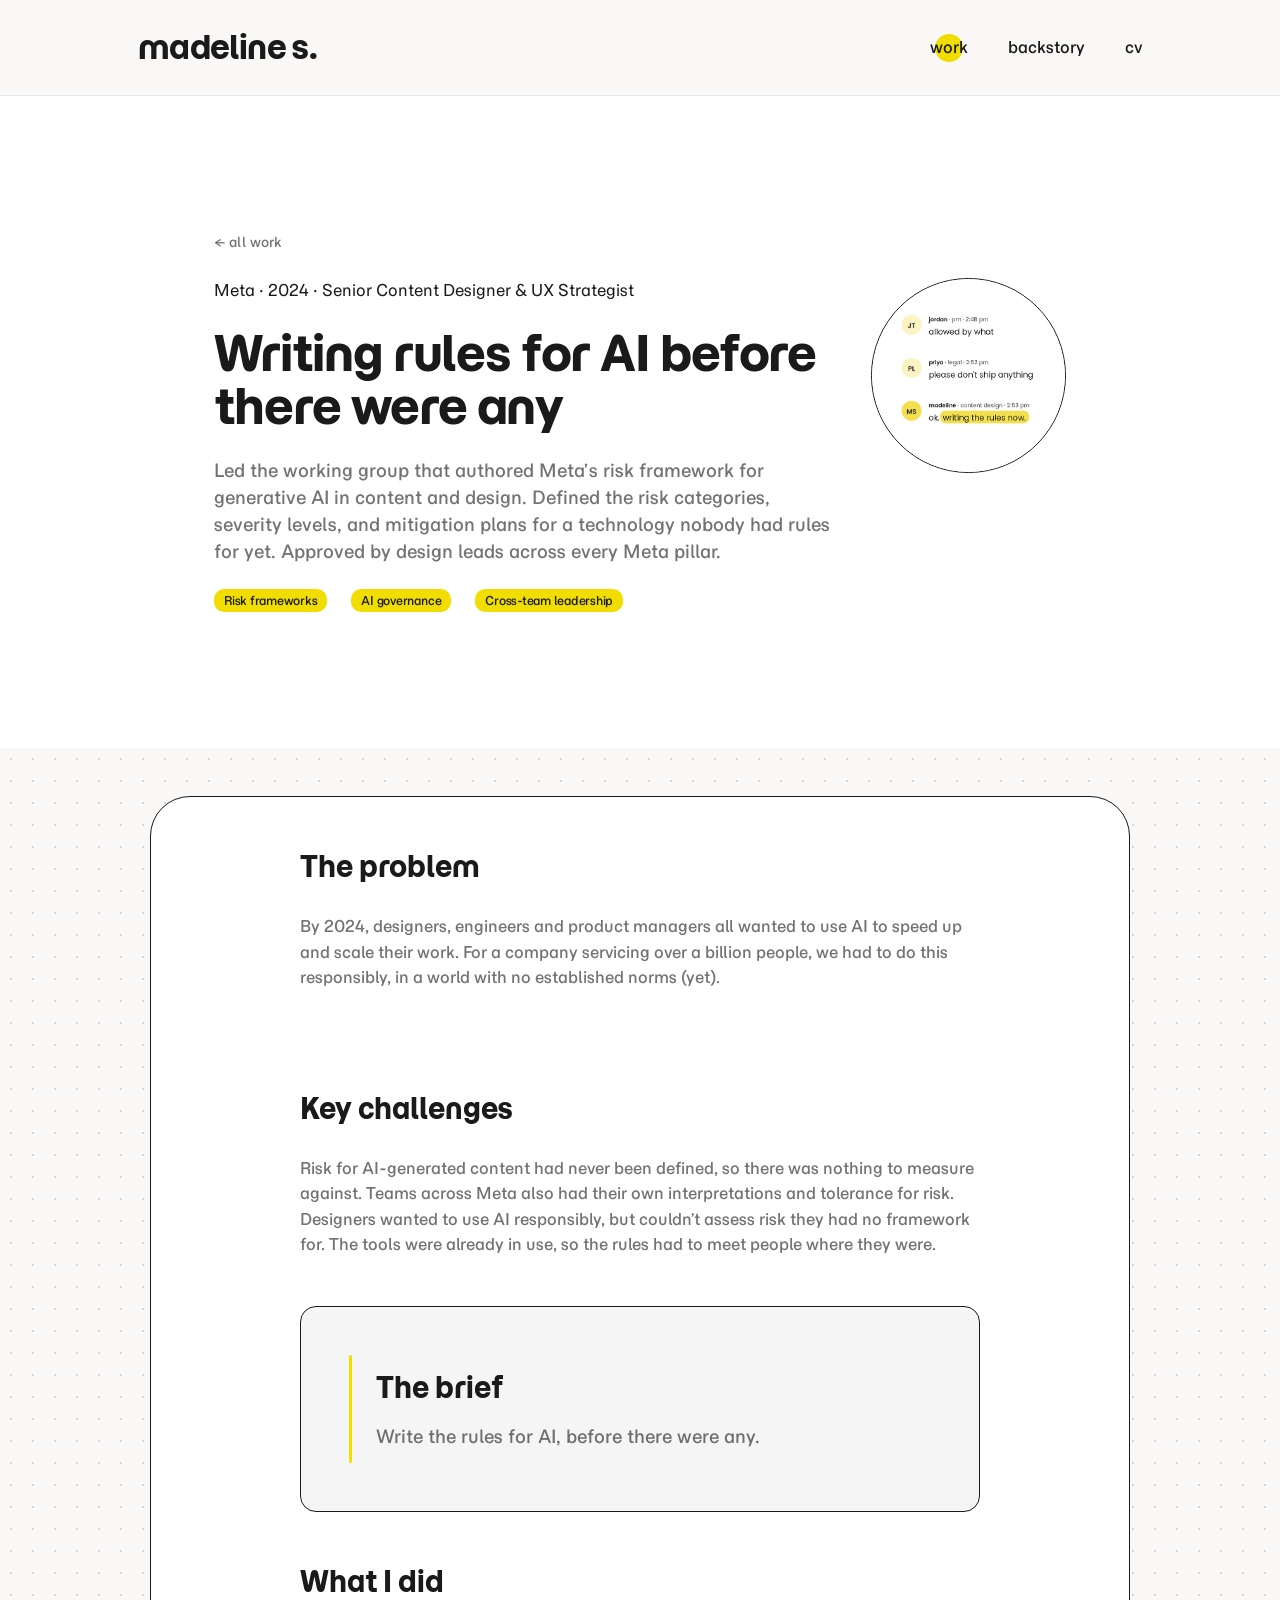
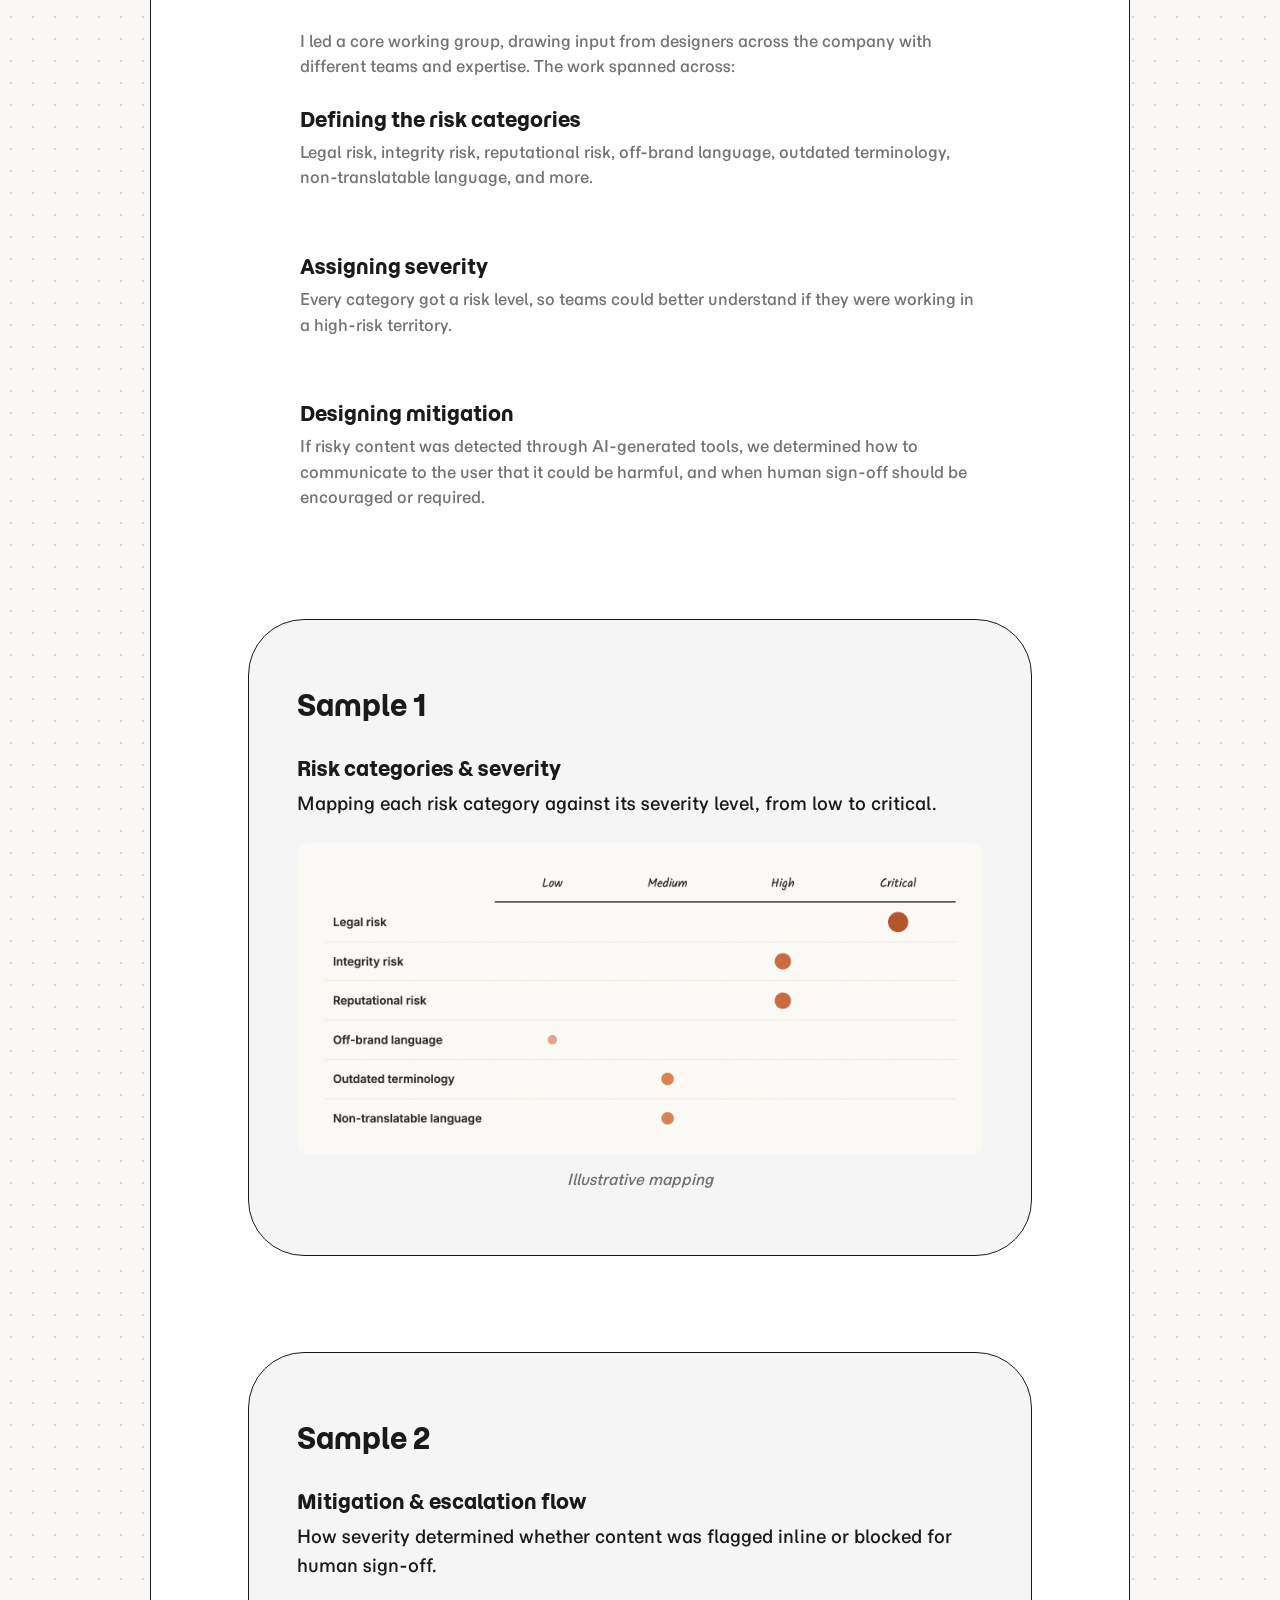
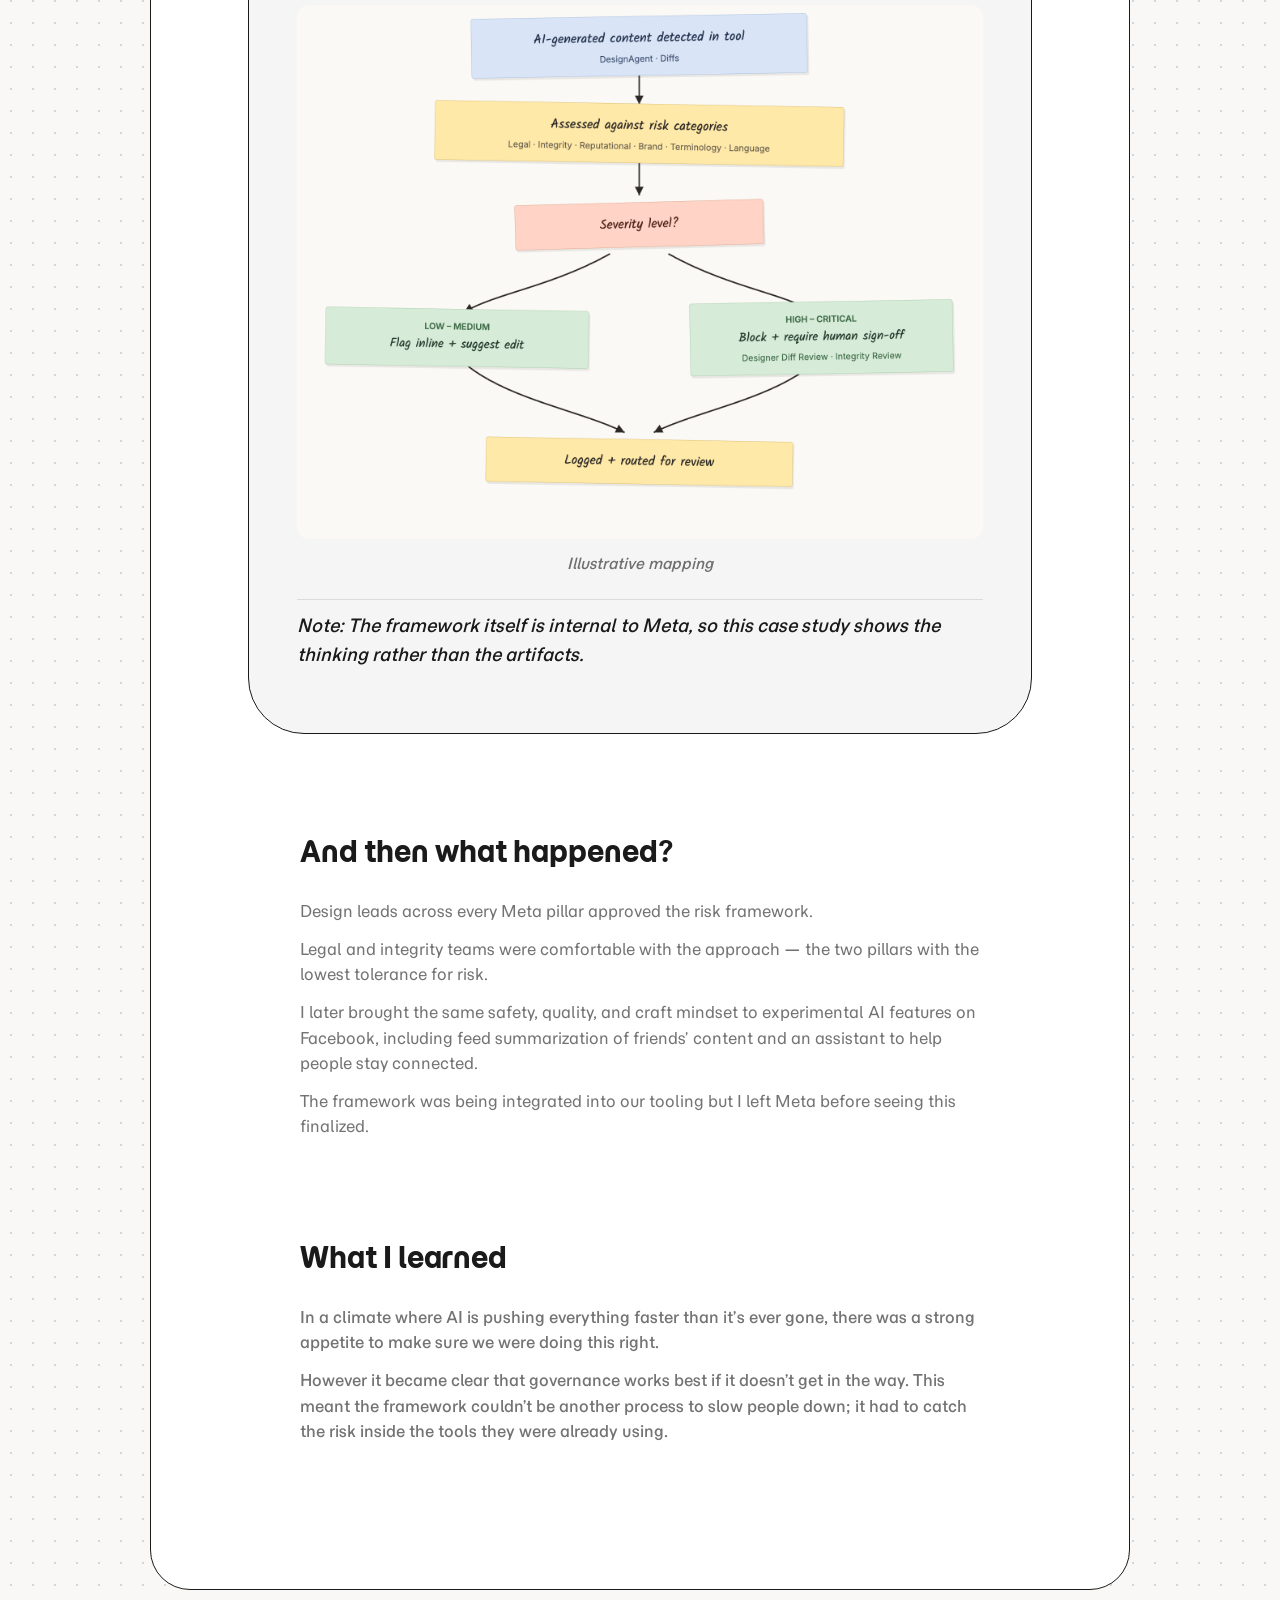
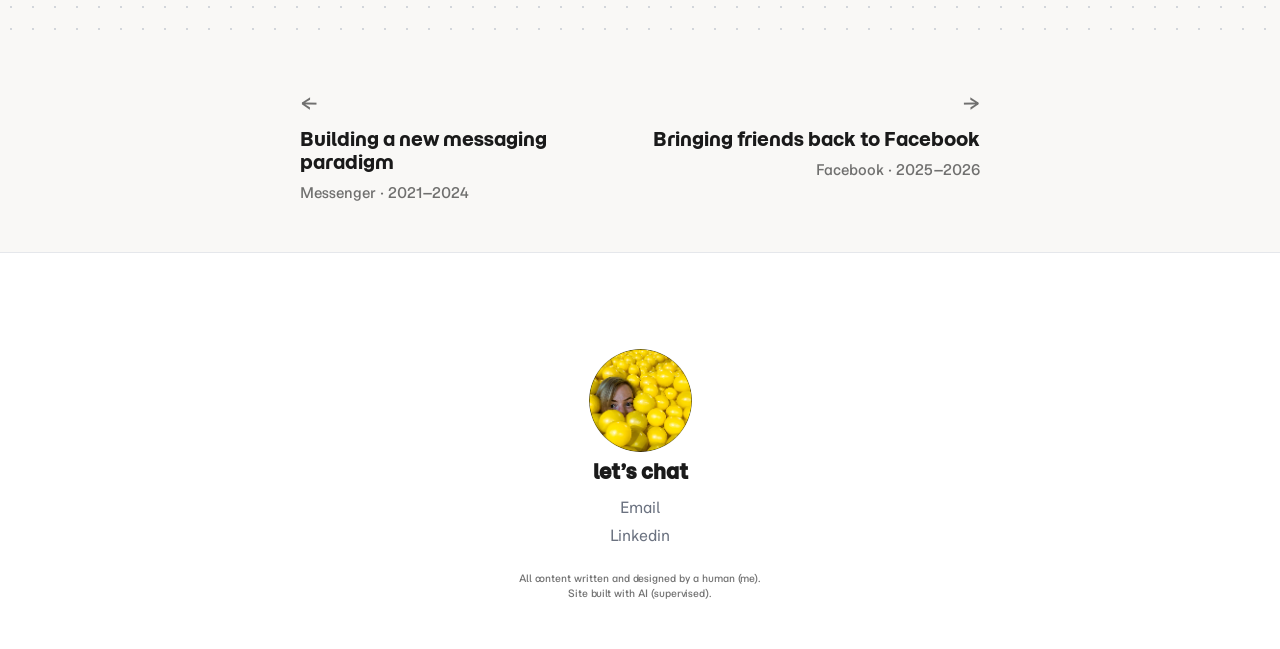
==== commit c4fc2173: "Redesign homepage hero and polish case study details - Homepage hero: new centered layout with butto" ====
--- a/ai-rules.html
+++ b/ai-rules.html
@@ -26,13 +26,20 @@
   <div class="cs-hero-wrapper">
     <div class="cs-hero">
       <a href="work.html" class="cs-back">&larr; all work</a>
-      <p class="cs-eyebrow">Meta · 2024 · Senior Content Designer &amp; UX Strategist</p>
-      <h1>Writing rules for AI before there were any</h1>
-      <p class="cs-tldr">Led the working group that authored Meta’s risk framework for generative AI in content and design. Defined the risk categories, severity levels, and mitigation plans for a technology nobody had rules for yet. Approved by design leads across every Meta pillar.</p>
-      <div class="cs-pills">
-        <span class="cs-pill">Risk frameworks</span>
-        <span class="cs-pill">AI governance</span>
-        <span class="cs-pill">Cross-team leadership</span>
+      <div class="cs-hero-row">
+        <div class="cs-hero-text">
+          <p class="cs-eyebrow">Meta · 2024 · Senior Content Designer &amp; UX Strategist</p>
+          <h1>Writing rules for AI before there were any</h1>
+          <p class="cs-tldr">Led the working group that authored Meta’s risk framework for generative AI in content and design. Defined the risk categories, severity levels, and mitigation plans for a technology nobody had rules for yet. Approved by design leads across every Meta pillar.</p>
+          <div class="cs-pills">
+            <span class="cs-pill">Risk frameworks</span>
+            <span class="cs-pill">AI governance</span>
+            <span class="cs-pill">Cross-team leadership</span>
+          </div>
+        </div>
+        <div class="cs-hero-photo-wrap">
+          <img src="images/ai-rules3.png" alt="Writing rules for AI before there were any" class="cs-hero-photo">
+        </div>
       </div>
     </div>
   </div>
@@ -106,6 +113,7 @@
         <img src="images/ai-mitigation-flow.png" alt="Flowchart from AI-generated content detection through risk assessment to flag or block decisions">
       </div>
       <p class="sample-caption">Illustrative mapping</p>
+      <p class="cs-note">Note: The framework itself is internal to Meta, so this case study shows the thinking rather than the artifacts.</p>
     </div>
 
     <!-- ── AND THEN WHAT HAPPENED ── -->
@@ -117,14 +125,13 @@
         <li>I later brought the same safety, quality, and craft mindset to experimental AI features on Facebook, including feed summarization of friends’ content and an assistant to help people stay connected.</li>
         <li>The framework was being integrated into our tooling but I left Meta before seeing this finalized.</li>
       </ul>
-      <p class="cs-note">Note: The framework itself is internal to Meta, so this case study shows the thinking rather than the artifacts.</p>
     </div>
 
     <!-- ── WHAT I LEARNED ── -->
     <div class="cs-section">
       <h2>What I learned</h2>
       <p>In a climate where AI is pushing everything faster than it’s ever gone, there was a strong appetite to make sure we were doing this right.</p>
-      <p>However we also learned that governance works best if it doesn’t get in the way. This meant the framework couldn’t be another process to slow people down; it had to catch the risk inside the tools they were already using.</p>
+      <p>However it became clear that governance works best if it doesn’t get in the way. This meant the framework couldn’t be another process to slow people down; it had to catch the risk inside the tools they were already using.</p>
     </div>
 
    </div>
--- a/style.css
+++ b/style.css
@@ -155,7 +155,7 @@
 }
 
 .btn-outline {
-  background-color: transparent;
+  background-color: var(--color-surface);
   color: var(--color-text);
   border: 1.5px solid var(--color-text);
 }
@@ -177,24 +177,15 @@
 .hero-content {
   position: relative;
   z-index: 1;
-  max-width: var(--max-width);
+  max-width: 560px;
   width: 100%;
   margin-inline: auto;
   padding: var(--space-xl) var(--space-md);
   display: flex;
-  flex-direction: row;
-  flex-wrap: wrap;
+  flex-direction: column;
   align-items: center;
-  justify-content: center;
-  gap: 2rem;
-}
-
-.hero-text {
-  display: flex;
-  flex-direction: column;
-  gap: var(--space-md);
-  flex: 0 1 auto;
-  min-width: 0;
+  text-align: center;
+  gap: var(--space-lg);
 }
 
 .eyebrow {
@@ -205,12 +196,18 @@
 
 .hero-photo-wrap {
   position: relative;
-  flex-shrink: 0;
-  width: 330px;
-  height: 330px;
+  width: 255px;
+  height: 255px;
   border-radius: 50%;
   opacity: 0;
   animation: photo-in 0.5s cubic-bezier(0.16, 1, 0.3, 1) 0.75s both;
+}
+
+@media (max-width: 700px) {
+  .hero-photo-wrap {
+    width: 204px;
+    height: 204px;
+  }
 }
 
 .hero-photo {
@@ -225,21 +222,62 @@
   display: block;
 }
 
+.hero-float-btn {
+  position: absolute;
+  z-index: 2;
+  animation: remix-float 5s ease-in-out infinite;
+}
+
+.hero-float-btn-1 {
+  bottom: -4%;
+  left: -10%;
+  transform: rotate(-6deg);
+  animation-delay: 0s;
+}
+
+.hero-float-btn-2 {
+  bottom: 6%;
+  right: -12%;
+  transform: rotate(4deg);
+  animation-delay: 0.8s;
+}
+
+@media (prefers-reduced-motion: reduce) {
+  .hero-float-btn {
+    animation: none;
+  }
+}
+
+@media (max-width: 500px) {
+  .hero-float-btn {
+    font-size: 0.8rem;
+    padding: 0.55rem 1.1rem;
+  }
+
+  .hero-float-btn-1 {
+    left: -4%;
+  }
+
+  .hero-float-btn-2 {
+    right: -6%;
+  }
+}
+
 .hero-content h1 {
   font-family: var(--font-display);
-  font-size: clamp(1.6rem, 5.1vw, 3.3rem);
+  font-size: clamp(1.6rem, 3.8vw, 2.4rem);
   font-weight: 700;
-  line-height: 1.1;
+  line-height: 1.15;
   letter-spacing: -0.02em;
   color: var(--cs-pill);
-  -webkit-text-stroke: 2px var(--color-text);
+  -webkit-text-stroke: 1.5px var(--color-text);
   paint-order: stroke fill;
-  text-shadow: -4.8px 4.8px 0 var(--color-text);
+  text-shadow: -3.5px 3.5px 0 var(--color-text);
 }
 
 .hero-line {
   display: block;
-  margin-bottom: 10px;
+  margin-bottom: 6px;
 }
 
 .hero-line:last-child {
@@ -284,13 +322,6 @@
     animation: none;
     opacity: 1;
   }
-}
-
-.hero-actions {
-  display: flex;
-  flex-wrap: wrap;
-  gap: var(--space-sm);
-  margin-top: var(--space-sm);
 }
 
 /* ── GRADIENT BLOBS ──────────────────────────────────────────────────────── */
@@ -359,15 +390,23 @@
   font-family: var(--font-display);
   font-size: 1.5rem;
   margin-bottom: var(--space-md);
+  margin-left: 16px;
 }
 
 .site-footer-bio p {
   color: var(--color-muted);
+  font-weight: 500;
   max-width: 50ch;
   margin-bottom: var(--space-sm);
 }
 
+.hello-section .site-footer-bio {
+  max-width: var(--cs-col);
+  margin-inline: auto;
+}
+
 .hello-section .site-footer-bio p {
+  color: var(--cs-muted);
   max-width: none;
 }
 
@@ -431,13 +470,13 @@
   width: auto;
   max-width: 84px;
   object-fit: contain;
-  filter: grayscale(1) brightness(1.15);
-  opacity: 0.55;
+  filter: grayscale(1);
+  opacity: 0.5;
   transition: opacity 0.2s;
 }
 
 .hello-logo:hover {
-  opacity: 0.8;
+  opacity: 0.75;
 }
 
 /* ── WORK PAGE ───────────────────────────────────────────────────────────── */
@@ -453,6 +492,7 @@
   padding-top: var(--space-lg);
   border-top: 1px solid var(--color-border);
   margin-bottom: var(--space-md);
+  margin-left: 16px;
   font-family: var(--font-display);
   font-weight: 400;
   font-size: 1.5rem;
@@ -465,6 +505,10 @@
   display: grid;
   grid-template-columns: 1fr 1fr;
   gap: var(--space-lg);
+}
+
+.work-page .case-grid {
+  max-width: 980px;
 }
 
 .hello-section .case-grid {
@@ -581,15 +625,58 @@
 }
 
 .cs-hero {
-  max-width: calc(var(--cs-col) + 6rem);
+  max-width: 980px;
   margin-inline: auto;
   background: #fff;
-  padding: 4.5rem 3rem;
+  padding: calc(4.5rem + 16px) calc(3rem + 16px);
   display: flex;
   flex-direction: column;
   align-items: flex-start;
   justify-content: center;
   gap: 1.5rem;
+}
+
+.cs-hero-row {
+  display: flex;
+  align-items: flex-start;
+  justify-content: space-between;
+  gap: 2.5rem;
+  width: 100%;
+}
+
+.cs-hero-text {
+  display: flex;
+  flex-direction: column;
+  gap: 1.5rem;
+  flex: 1 1 auto;
+  min-width: 0;
+}
+
+.cs-hero-photo-wrap {
+  flex-shrink: 0;
+  width: 195px;
+  height: 195px;
+  border-radius: 50%;
+}
+
+.cs-hero-photo {
+  width: 100%;
+  height: 100%;
+  border-radius: 50%;
+  object-fit: cover;
+  border: 1px solid var(--color-text);
+  display: block;
+}
+
+@media (max-width: 700px) {
+  .cs-hero-row {
+    flex-direction: column-reverse;
+  }
+
+  .cs-hero-photo-wrap {
+    width: 143px;
+    height: 143px;
+  }
 }
 
 .cs-pills {
@@ -661,6 +748,19 @@
   background: var(--cs-pill);
 }
 
+.cs-section p a {
+  color: var(--color-text);
+  text-decoration: underline;
+  text-decoration-color: var(--cs-pill);
+  text-decoration-thickness: 2px;
+  text-underline-offset: 3px;
+  transition: background 0.2s;
+}
+
+.cs-section p a:hover {
+  background: var(--cs-pill);
+}
+
 /* content body — dotted background, bordered card, narrow column */
 .cs-body-wrapper {
   background-color: var(--color-bg);
@@ -739,9 +839,6 @@
   font-weight: 400;
   color: var(--color-text);
   margin-bottom: var(--space-md);
-  text-decoration: underline;
-  text-decoration-color: var(--color-text);
-  text-underline-offset: 5px;
 }
 
 .cs-section p {
@@ -911,12 +1008,32 @@
   object-fit: cover;
 }
 
-.cs-sample .sample-caption {
+.cs-sample .sample-caption,
+.sample-caption {
   margin-top: var(--space-sm);
   font-size: 0.95rem;
   font-style: italic;
   color: var(--cs-muted);
   text-align: center;
+}
+
+.cs-video-embed {
+  position: relative;
+  width: 100%;
+  max-width: 560px;
+  aspect-ratio: 16 / 9;
+  margin: var(--space-md) auto 0;
+  border: 1px solid var(--color-text);
+  border-radius: var(--radius);
+  overflow: hidden;
+}
+
+.cs-video-embed iframe {
+  position: absolute;
+  inset: 0;
+  width: 100%;
+  height: 100%;
+  border: none;
 }
 
 .sample-caption a {
@@ -1022,6 +1139,29 @@
   max-width: 620px;
   object-fit: contain;
   display: block;
+}
+
+.cs-launch-post {
+  margin-top: -16px;
+}
+
+.cs-launch-post-link {
+  display: block;
+  border: 1px solid var(--color-text);
+  border-radius: 16px;
+  overflow: hidden;
+  transition: transform 0.2s ease, box-shadow 0.2s ease;
+}
+
+.cs-launch-post-link:hover {
+  transform: scale(1.01);
+  box-shadow: 0 8px 20px rgba(0, 0, 0, 0.12);
+}
+
+.cs-launch-post-img {
+  display: block;
+  width: 100%;
+  height: auto;
 }
 
 /* ── MY STORY PAGE ───────────────────────────────────────────────────────── */
@@ -1726,6 +1866,10 @@
   padding: 0 1.5rem 1.5rem;
 }
 
+.remix-item[data-year="whats-next"] .remix-item-panel-inner {
+  padding-bottom: calc(1.5rem + 32px);
+}
+
 .remix-item-panel-inner p {
   color: var(--cs-muted);
   font-weight: 400;
@@ -1735,6 +1879,26 @@
 
 .remix-item-panel-inner p:last-child {
   margin-bottom: 0;
+}
+
+.remix-next-photo-wrap {
+  position: relative;
+  width: 300px;
+  height: 300px;
+  margin: var(--space-lg) auto 0;
+}
+
+.remix-next-pill-1 { top: -14px; left: -28px; transform: rotate(-8deg); animation-delay: 0.3s; }
+.remix-next-pill-2 { top: 40px; right: -46px; transform: rotate(6deg); animation-delay: 0.9s; }
+.remix-next-pill-3 { bottom: -18px; left: 30px; transform: rotate(-6deg); animation-delay: 1.5s; }
+
+.remix-next-photo {
+  width: 100%;
+  height: 100%;
+  border-radius: 50%;
+  object-fit: cover;
+  border: 1px solid var(--color-text);
+  display: block;
 }
 
 .remix-achievements {
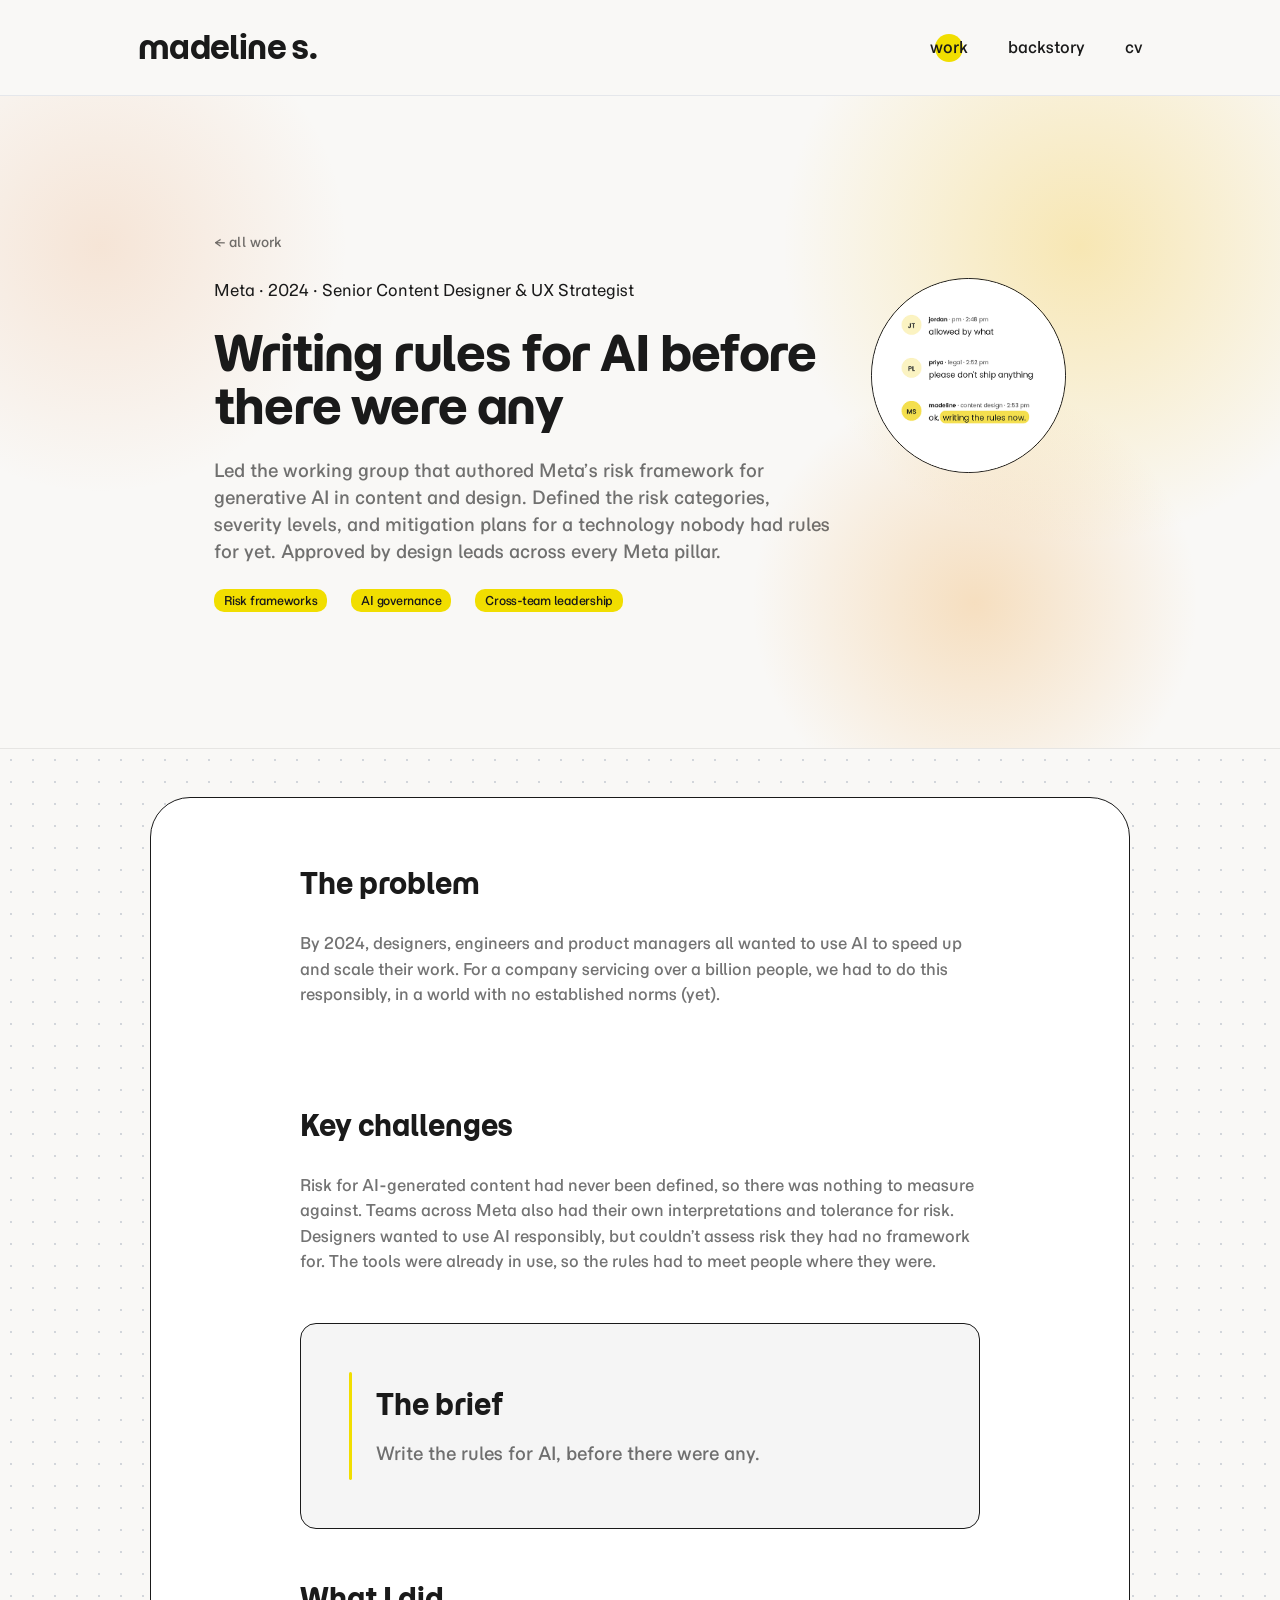
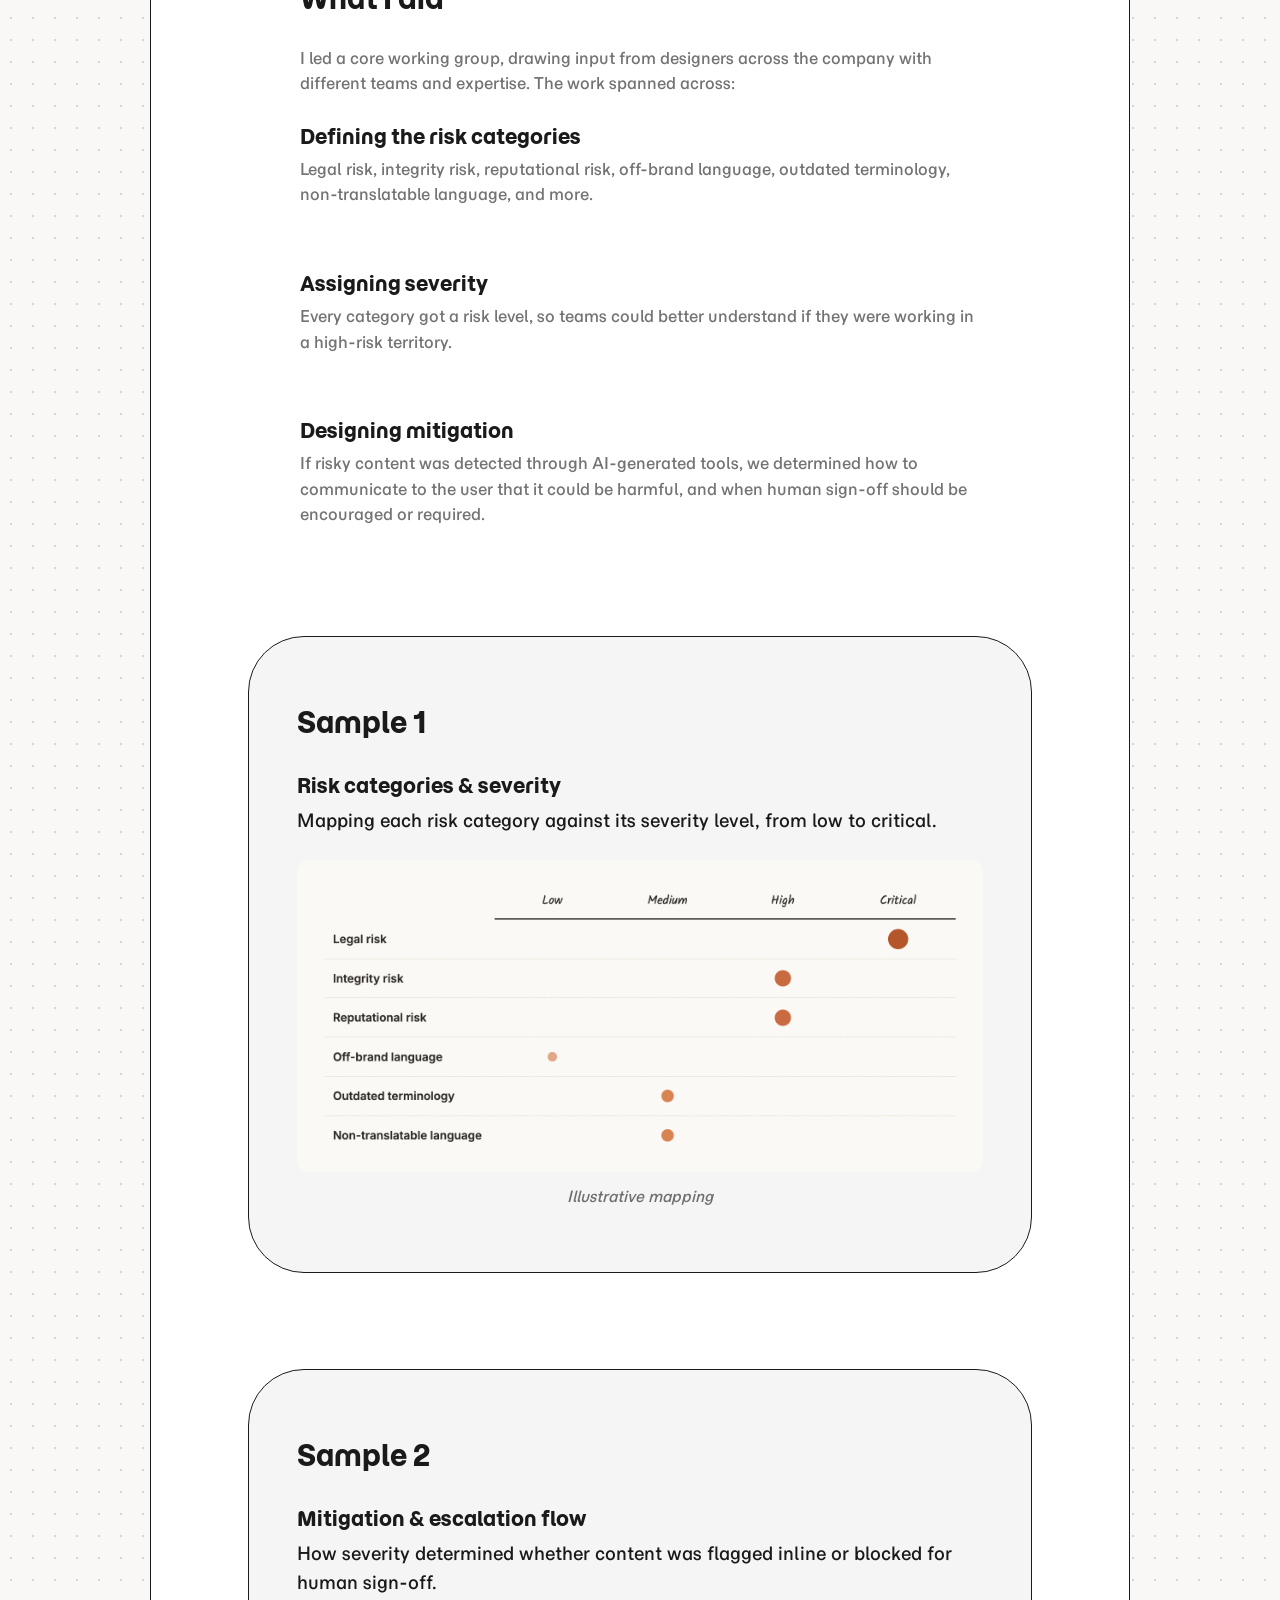
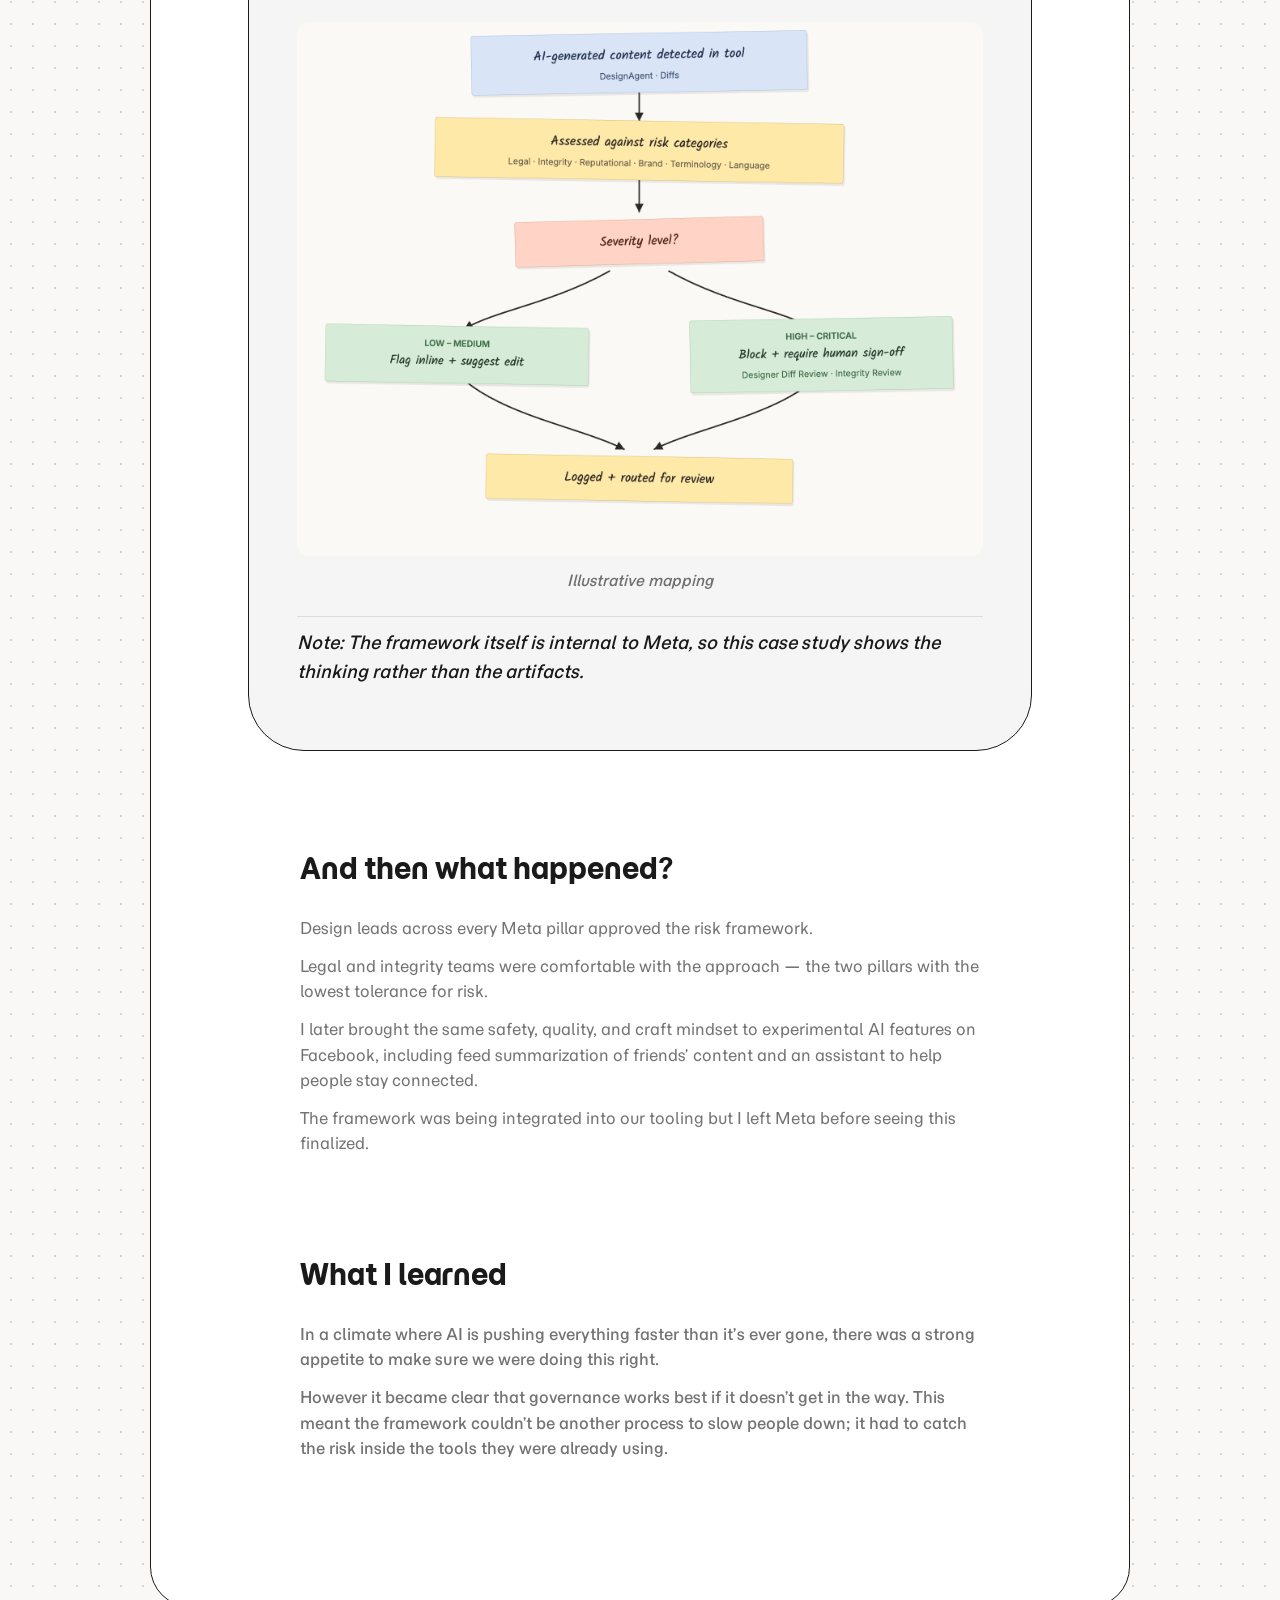
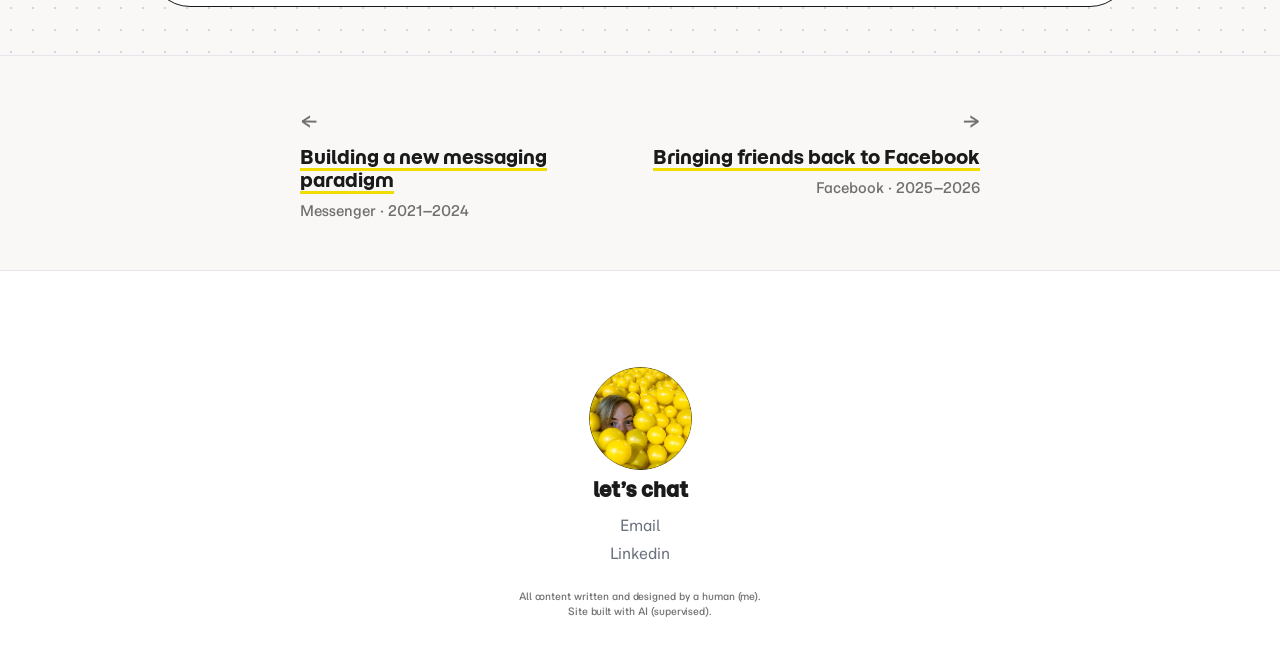
==== commit 317e6516: "Add drifting hero blobs to case studies and polish mobile backstory layout Rolls the gradient-blob h" ====
--- a/ai-rules.html
+++ b/ai-rules.html
@@ -24,6 +24,9 @@
 
   <!-- ── HERO — white background, generous padding ── -->
   <div class="cs-hero-wrapper">
+    <div class="blob blob-1"></div>
+    <div class="blob blob-2"></div>
+    <div class="blob blob-3"></div>
     <div class="cs-hero">
       <a href="work.html" class="cs-back">&larr; all work</a>
       <div class="cs-hero-row">
--- a/style.css
+++ b/style.css
@@ -136,6 +136,24 @@
   height: 38px;
 }
 
+@media (max-width: 600px) {
+  nav {
+    padding-inline: var(--space-sm);
+  }
+
+  a.logo {
+    font-size: 1.3rem;
+  }
+
+  nav ul {
+    gap: 1rem;
+  }
+
+  nav a {
+    font-size: 0.85rem;
+  }
+}
+
 /* ── BUTTONS ─────────────────────────────────────────────────────────────── */
 .btn {
   display: inline-block;
@@ -174,6 +192,12 @@
   border-bottom: 1px solid var(--color-border);
 }
 
+@media (max-width: 700px) {
+  #intro {
+    min-height: auto;
+  }
+}
+
 .hero-content {
   position: relative;
   z-index: 1;
@@ -186,6 +210,12 @@
   align-items: center;
   text-align: center;
   gap: var(--space-lg);
+}
+
+@media (max-width: 700px) {
+  .hero-content {
+    padding-block: var(--space-lg);
+  }
 }
 
 .eyebrow {
@@ -226,6 +256,11 @@
   position: absolute;
   z-index: 2;
   animation: remix-float 5s ease-in-out infinite;
+  transition: transform 0.2s ease;
+}
+
+.hero-float-btn:hover {
+  opacity: 1;
 }
 
 .hero-float-btn-1 {
@@ -235,11 +270,19 @@
   animation-delay: 0s;
 }
 
+.hero-float-btn-1:hover {
+  transform: scale(1.07) rotate(-6deg);
+}
+
 .hero-float-btn-2 {
   bottom: 6%;
   right: -12%;
   transform: rotate(4deg);
   animation-delay: 0.8s;
+}
+
+.hero-float-btn-2:hover {
+  transform: scale(1.07) rotate(4deg);
 }
 
 @media (prefers-reduced-motion: reduce) {
@@ -270,6 +313,7 @@
   line-height: 1.15;
   letter-spacing: -0.02em;
   color: var(--cs-pill);
+  -webkit-text-fill-color: var(--cs-pill);
   -webkit-text-stroke: 1.5px var(--color-text);
   paint-order: stroke fill;
   text-shadow: -3.5px 3.5px 0 var(--color-text);
@@ -343,10 +387,10 @@
 }
 
 .blob-2 {
-  /* Pink — bottom right */
+  /* Amber — bottom right */
   width: 450px;
   height: 450px;
-  background: radial-gradient(circle, rgba(235, 140, 170, 0.35) 0%, transparent 70%);
+  background: radial-gradient(circle, rgba(240, 175, 90, 0.35) 0%, transparent 70%);
   bottom: -80px;
   right: 80px;
   animation: blob-drift-2 12s ease-in-out infinite;
@@ -363,18 +407,18 @@
 }
 
 @keyframes blob-drift-1 {
-  0%, 100% { transform: translate(0, 0) scale(1); }
-  50% { transform: translate(-25px, 30px) scale(1.06); }
+  0%, 100% { transform: translate(var(--rx, 0px), var(--ry, 0px)) scale(1); }
+  50% { transform: translate(calc(var(--rx, 0px) - 25px), calc(var(--ry, 0px) + 30px)) scale(1.06); }
 }
 
 @keyframes blob-drift-2 {
-  0%, 100% { transform: translate(0, 0) scale(1); }
-  50% { transform: translate(20px, -25px) scale(1.05); }
+  0%, 100% { transform: translate(var(--rx, 0px), var(--ry, 0px)) scale(1); }
+  50% { transform: translate(calc(var(--rx, 0px) + 20px), calc(var(--ry, 0px) - 25px)) scale(1.05); }
 }
 
 @keyframes blob-drift-3 {
-  0%, 100% { transform: translate(0, 0) scale(1); }
-  50% { transform: translate(20px, 20px) scale(1.04); }
+  0%, 100% { transform: translate(var(--rx, 0px), var(--ry, 0px)) scale(1); }
+  50% { transform: translate(calc(var(--rx, 0px) + 20px), calc(var(--ry, 0px) + 20px)) scale(1.04); }
 }
 
 @media (prefers-reduced-motion: reduce) {
@@ -387,10 +431,13 @@
 
 /* ── GET IN TOUCH PAGE ───────────────────────────────────────────────────── */
 .site-footer-bio h2 {
+  display: inline-block;
   font-family: var(--font-display);
-  font-size: 1.5rem;
+  font-size: 2rem;
   margin-bottom: var(--space-md);
   margin-left: 16px;
+  padding-bottom: 0.05rem;
+  border-bottom: 3px solid var(--cs-pill);
 }
 
 .site-footer-bio p {
@@ -487,16 +534,30 @@
   padding: 7.5rem var(--space-md) 5rem;
 }
 
+@media (max-width: 700px) {
+  .work-page {
+    padding-top: var(--space-lg);
+  }
+}
+
 .work-teaser-heading {
+  max-width: var(--cs-col);
+  margin-inline: auto;
   margin-top: var(--space-lg);
   padding-top: var(--space-lg);
   border-top: 1px solid var(--color-border);
   margin-bottom: var(--space-md);
-  margin-left: 16px;
   font-family: var(--font-display);
   font-weight: 400;
   font-size: 1.5rem;
   letter-spacing: -0.02em;
+}
+
+.work-teaser-heading span {
+  display: inline-block;
+  margin-left: 16px;
+  padding-bottom: 0.05rem;
+  border-bottom: 3px solid var(--cs-pill);
 }
 
 .case-grid {
@@ -619,15 +680,20 @@
 
 /* hero — hugs its content, no fixed width, always centered */
 .cs-hero-wrapper {
-  background: #fff;
+  position: relative;
+  overflow: hidden;
+  background: var(--color-bg);
   padding-inline: var(--space-md);
   padding-block: var(--space-lg);
+  border-bottom: 1px solid rgba(0, 0, 0, 0.08);
 }
 
 .cs-hero {
+  position: relative;
+  z-index: 1;
   max-width: 980px;
   margin-inline: auto;
-  background: #fff;
+  background: transparent;
   padding: calc(4.5rem + 16px) calc(3rem + 16px);
   display: flex;
   flex-direction: column;
@@ -669,6 +735,14 @@
 }
 
 @media (max-width: 700px) {
+  .cs-hero-wrapper {
+    padding-block: var(--space-md);
+  }
+
+  .cs-hero {
+    padding: var(--space-lg) var(--space-md);
+  }
+
   .cs-hero-row {
     flex-direction: column-reverse;
   }
@@ -771,6 +845,12 @@
   padding-bottom: var(--space-lg);
 }
 
+@media (max-width: 700px) {
+  .cs-body-wrapper {
+    padding-inline: var(--space-sm);
+  }
+}
+
 .contact-wrapper {
   min-height: calc(100vh - 89px);
   display: flex;
@@ -790,10 +870,20 @@
   padding: var(--space-lg) var(--space-xl);
 }
 
+@media (max-width: 700px) {
+  .cs-body {
+    padding: var(--space-lg) var(--space-md);
+  }
+}
+
 .cs-section {
   max-width: var(--cs-col);
   margin-inline: auto;
   margin-bottom: var(--space-xl);
+}
+
+.cs-body > .cs-section:first-child {
+  margin-top: 16px;
 }
 
 .story-intro {
@@ -1256,6 +1346,8 @@
 /* ── CASE STUDY FOOTER ───────────────────────────────────────────────────── */
 .cs-footer-full {
   background-color: var(--color-bg);
+  padding-inline: var(--space-md);
+  border-top: 1px solid var(--color-border);
 }
 
 .cs-footer-nav {
@@ -1318,6 +1410,10 @@
   font-weight: 400;
   font-size: 1.2rem;
   line-height: 1.2;
+  text-decoration: underline;
+  text-decoration-color: var(--cs-pill);
+  text-decoration-thickness: 3px;
+  text-underline-offset: 4px;
 }
 
 .cs-nav-meta {
@@ -1616,6 +1712,15 @@
   border: 1px solid var(--color-text);
   border-radius: 999px;
   padding: 0.25rem 0.75rem;
+}
+
+@media (max-width: 600px) {
+  .cv-company-header,
+  .cv-role-header {
+    flex-direction: column;
+    align-items: flex-start;
+    gap: 0.2rem;
+  }
 }
 
 @media print {
@@ -1822,6 +1927,8 @@
 }
 
 .remix-item-title {
+  flex: 1 1 auto;
+  min-width: 0;
   font-family: var(--font-display);
   font-size: 1.15rem;
   font-weight: 400;
@@ -1829,6 +1936,7 @@
 }
 
 .remix-item-meta {
+  flex-shrink: 0;
   margin-left: auto;
   margin-right: var(--space-md);
   font-family: 'IBM Plex Mono', monospace;
@@ -2009,12 +2117,26 @@
     padding: 0.4rem 0.8rem;
   }
 
-  .remix-item-header {
-    flex-wrap: wrap;
-  }
-
   .remix-item-meta {
     margin-right: 0;
+  }
+
+  .remix-accordion {
+    max-width: none;
+    padding-inline: 8px;
+  }
+
+  .remix-next-photo-wrap {
+    width: 220px;
+    height: 220px;
+  }
+
+  .remix-next-pill-1 { top: -10px; left: -20px; }
+  .remix-next-pill-2 { top: 30px; right: -34px; }
+  .remix-next-pill-3 { bottom: -14px; left: 22px; }
+
+  .remix-item[data-year="charts"] .remix-item-panel-inner {
+    padding-inline: var(--space-sm);
   }
 
   .remix-charts-grid {
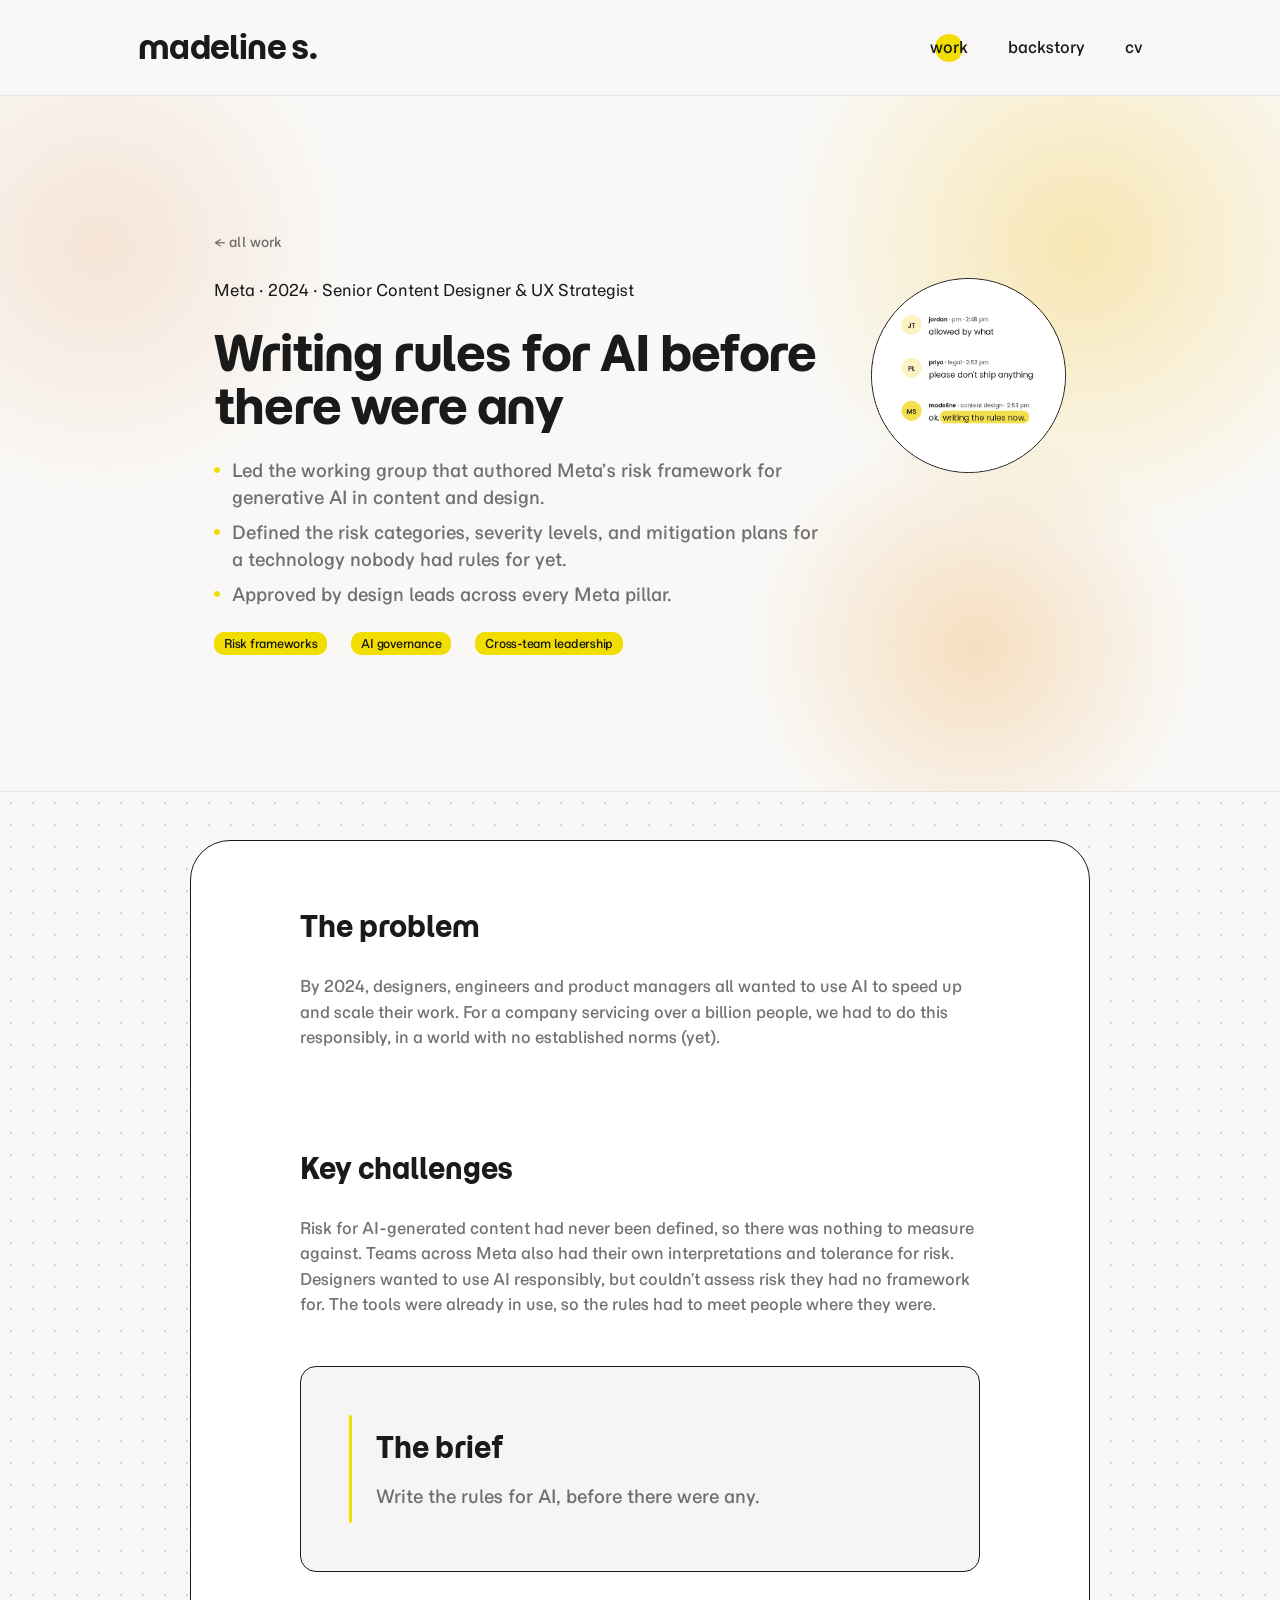
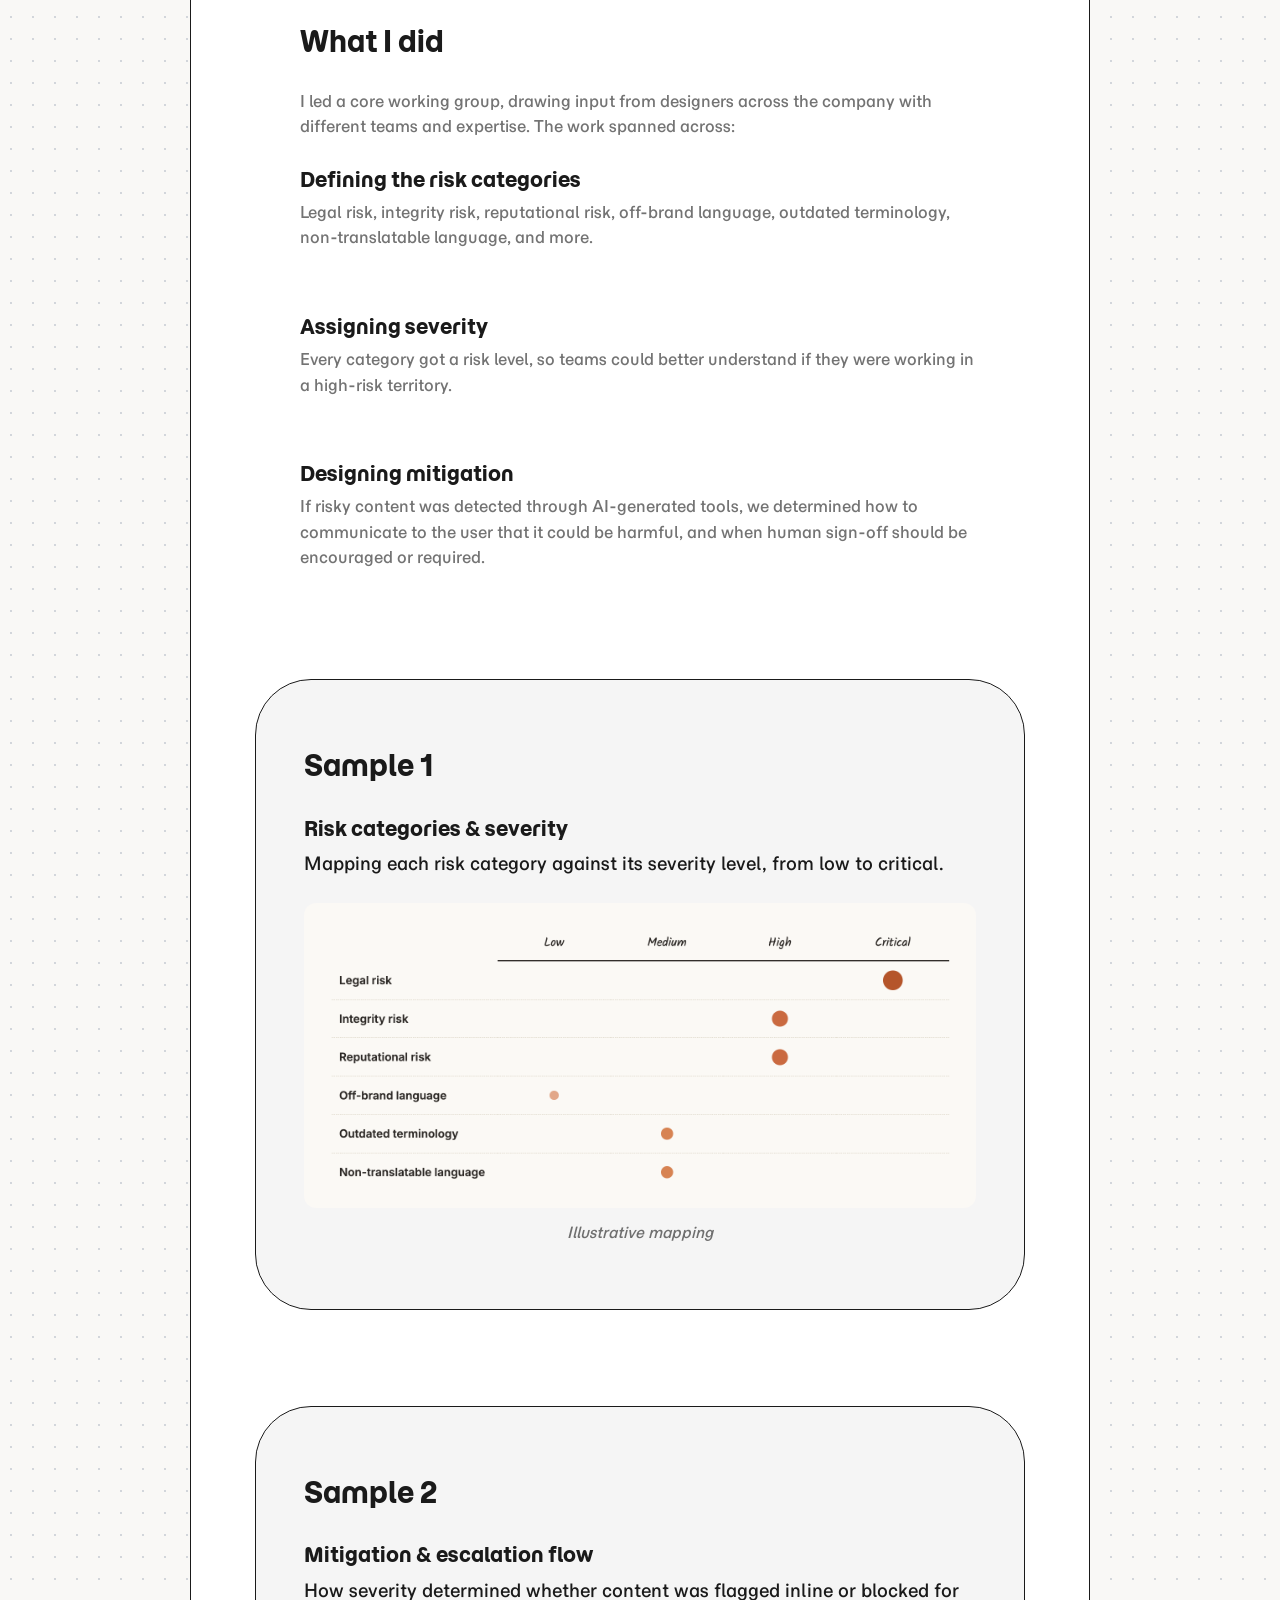
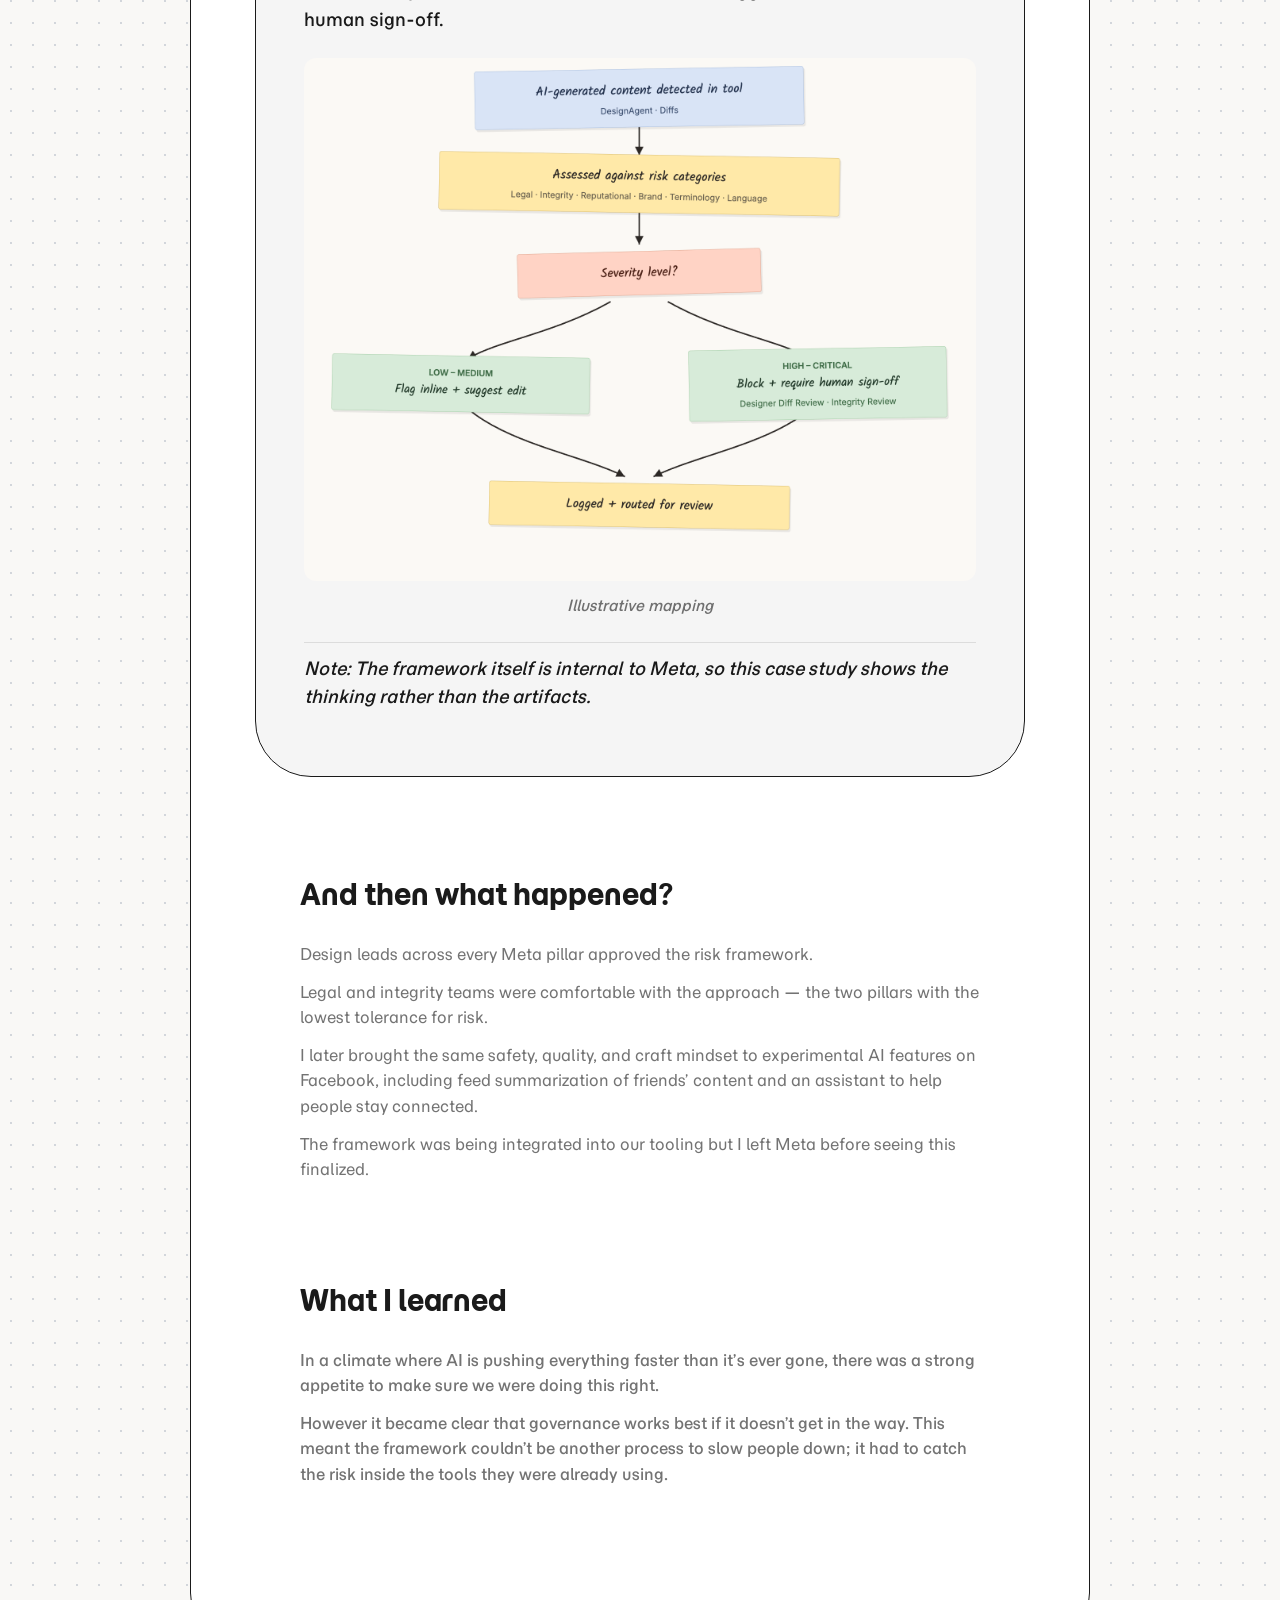
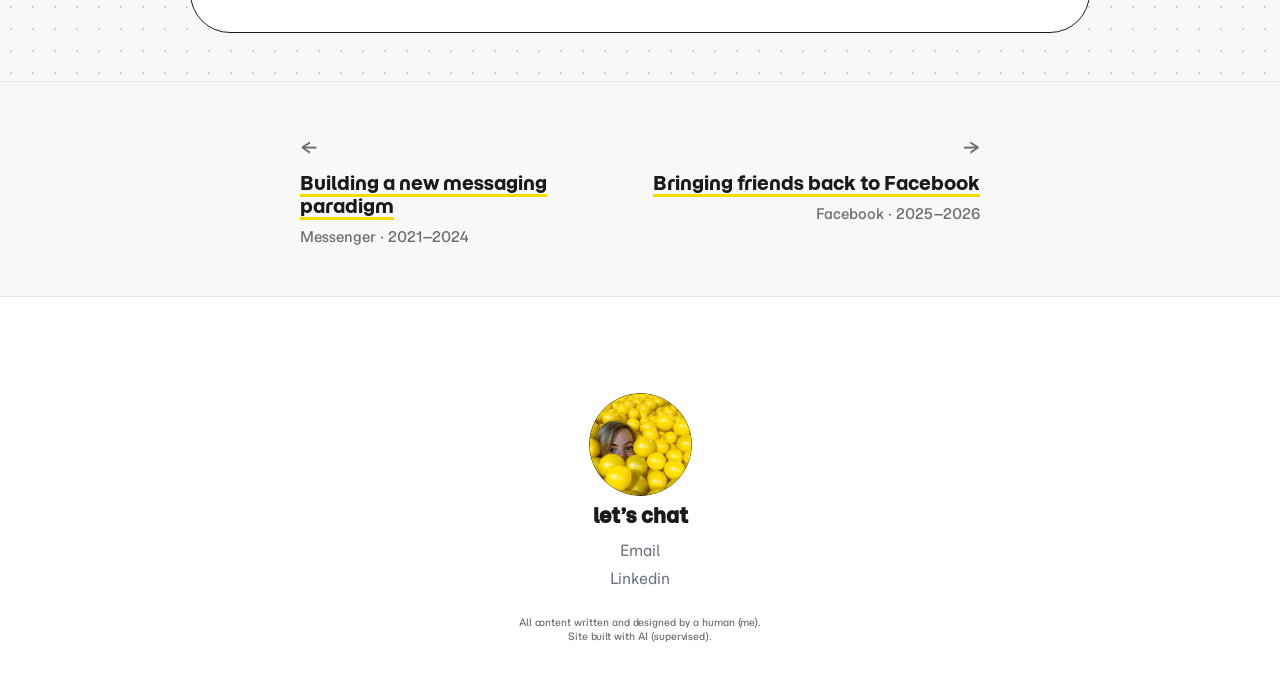
==== commit 841207fd: "Convert case study intros to bullet points, swap Messenger hero photo, tighten mobile spacing - Turn" ====
--- a/ai-rules.html
+++ b/ai-rules.html
@@ -33,7 +33,11 @@
         <div class="cs-hero-text">
           <p class="cs-eyebrow">Meta · 2024 · Senior Content Designer &amp; UX Strategist</p>
           <h1>Writing rules for AI before there were any</h1>
-          <p class="cs-tldr">Led the working group that authored Meta’s risk framework for generative AI in content and design. Defined the risk categories, severity levels, and mitigation plans for a technology nobody had rules for yet. Approved by design leads across every Meta pillar.</p>
+          <ul class="cs-tldr">
+            <li>Led the working group that authored Meta’s risk framework for generative AI in content and design.</li>
+            <li>Defined the risk categories, severity levels, and mitigation plans for a technology nobody had rules for yet.</li>
+            <li>Approved by design leads across every Meta pillar.</li>
+          </ul>
           <div class="cs-pills">
             <span class="cs-pill">Risk frameworks</span>
             <span class="cs-pill">AI governance</span>
--- a/style.css
+++ b/style.css
@@ -138,7 +138,7 @@
 
 @media (max-width: 600px) {
   nav {
-    padding-inline: var(--space-sm);
+    padding-inline: calc(var(--space-sm) + 10px);
   }
 
   a.logo {
@@ -214,7 +214,8 @@
 
 @media (max-width: 700px) {
   .hero-content {
-    padding-block: var(--space-lg);
+    padding-top: var(--space-lg);
+    padding-bottom: calc(var(--space-lg) / 2);
   }
 }
 
@@ -316,7 +317,14 @@
   -webkit-text-fill-color: var(--cs-pill);
   -webkit-text-stroke: 1.5px var(--color-text);
   paint-order: stroke fill;
-  text-shadow: -3.5px 3.5px 0 var(--color-text);
+  text-shadow:
+    -0.5px 0.5px 0 var(--color-text),
+    -1px 1px 0 var(--color-text),
+    -1.5px 1.5px 0 var(--color-text),
+    -2px 2px 0 var(--color-text),
+    -2.5px 2.5px 0 var(--color-text),
+    -3px 3px 0 var(--color-text),
+    -3.5px 3.5px 0 var(--color-text);
 }
 
 .hero-line {
@@ -531,12 +539,12 @@
   background-color: var(--color-bg);
   background-image: radial-gradient(circle, rgba(194, 199, 208, 0.7) 1.5px, transparent 1.5px);
   background-size: 22px 22px;
-  padding: 7.5rem var(--space-md) 5rem;
+  padding: 3.75rem var(--space-md) 5rem;
 }
 
 @media (max-width: 700px) {
   .work-page {
-    padding-top: var(--space-lg);
+    padding-top: calc(var(--space-lg) / 2);
   }
 }
 
@@ -700,6 +708,26 @@
   align-items: flex-start;
   justify-content: center;
   gap: 1.5rem;
+  opacity: 0;
+  animation: cs-hero-in 0.6s cubic-bezier(0.16, 1, 0.3, 1) 0.1s both;
+}
+
+@keyframes cs-hero-in {
+  from {
+    opacity: 0;
+    transform: translateY(14px);
+  }
+  to {
+    opacity: 1;
+    transform: translateY(0);
+  }
+}
+
+@media (prefers-reduced-motion: reduce) {
+  .cs-hero {
+    animation: none;
+    opacity: 1;
+  }
 }
 
 .cs-hero-row {
@@ -810,6 +838,29 @@
   line-height: 1.5;
 }
 
+ul.cs-tldr {
+  list-style: none;
+  display: flex;
+  flex-direction: column;
+  gap: 0.5rem;
+}
+
+ul.cs-tldr li {
+  position: relative;
+  padding-left: 1.1rem;
+}
+
+ul.cs-tldr li::before {
+  content: "";
+  position: absolute;
+  left: 0;
+  top: 0.55em;
+  width: 6px;
+  height: 6px;
+  border-radius: 50%;
+  background: var(--cs-pill);
+}
+
 .cs-tldr a {
   color: var(--color-text);
   text-decoration: underline;
@@ -849,6 +900,10 @@
   .cs-body-wrapper {
     padding-inline: var(--space-sm);
   }
+
+  main.cs-body-wrapper {
+    padding-top: calc(var(--space-lg) / 2);
+  }
 }
 
 .contact-wrapper {
@@ -862,12 +917,12 @@
 }
 
 .cs-body {
-  max-width: 980px;
+  max-width: 900px;
   margin-inline: auto;
   background: #fff;
   border: 1px solid var(--color-text);
   border-radius: 40px;
-  padding: var(--space-lg) var(--space-xl);
+  padding: var(--space-lg) calc(var(--space-xl) - 32px);
 }
 
 @media (max-width: 700px) {
@@ -1541,9 +1596,9 @@
 }
 
 .cv-print-btn {
-  position: absolute;
-  top: 1.5rem;
-  right: 1.5rem;
+  display: block;
+  width: fit-content;
+  margin: 0 0 1.25rem auto;
   font-family: var(--font-body);
   font-weight: 500;
   font-size: 0.75rem;
@@ -1714,6 +1769,25 @@
   padding: 0.25rem 0.75rem;
 }
 
+@media (max-width: 700px) {
+  .cv-wrapper {
+    padding: var(--space-lg) var(--space-sm);
+  }
+
+  .cv-sheet {
+    padding: 2rem 1.5rem 2.5rem;
+  }
+
+  .cv-header {
+    flex-direction: column;
+    align-items: flex-start;
+  }
+
+  .cv-contact {
+    text-align: left;
+  }
+}
+
 @media (max-width: 600px) {
   .cv-company-header,
   .cv-role-header {
@@ -1817,6 +1891,15 @@
   align-items: center;
   justify-content: center;
   gap: 3rem;
+  opacity: 0;
+  animation: cs-hero-in 0.6s cubic-bezier(0.16, 1, 0.3, 1) 0.1s both;
+}
+
+@media (prefers-reduced-motion: reduce) {
+  .remix-hero {
+    animation: none;
+    opacity: 1;
+  }
 }
 
 .remix-photo-wrap {
@@ -1875,9 +1958,21 @@
 .remix-hero-text h1 {
   font-family: var(--font-display);
   font-size: clamp(2rem, 4vw, 2.75rem);
-  font-weight: 400;
+  font-weight: 700;
   letter-spacing: -0.02em;
   margin-bottom: var(--space-sm);
+  color: var(--cs-pill);
+  -webkit-text-fill-color: var(--cs-pill);
+  -webkit-text-stroke: 1.5px var(--color-text);
+  paint-order: stroke fill;
+  text-shadow:
+    -0.5px 0.5px 0 var(--color-text),
+    -1px 1px 0 var(--color-text),
+    -1.5px 1.5px 0 var(--color-text),
+    -2px 2px 0 var(--color-text),
+    -2.5px 2.5px 0 var(--color-text),
+    -3px 3px 0 var(--color-text),
+    -3.5px 3.5px 0 var(--color-text);
 }
 
 .remix-hero-text p {
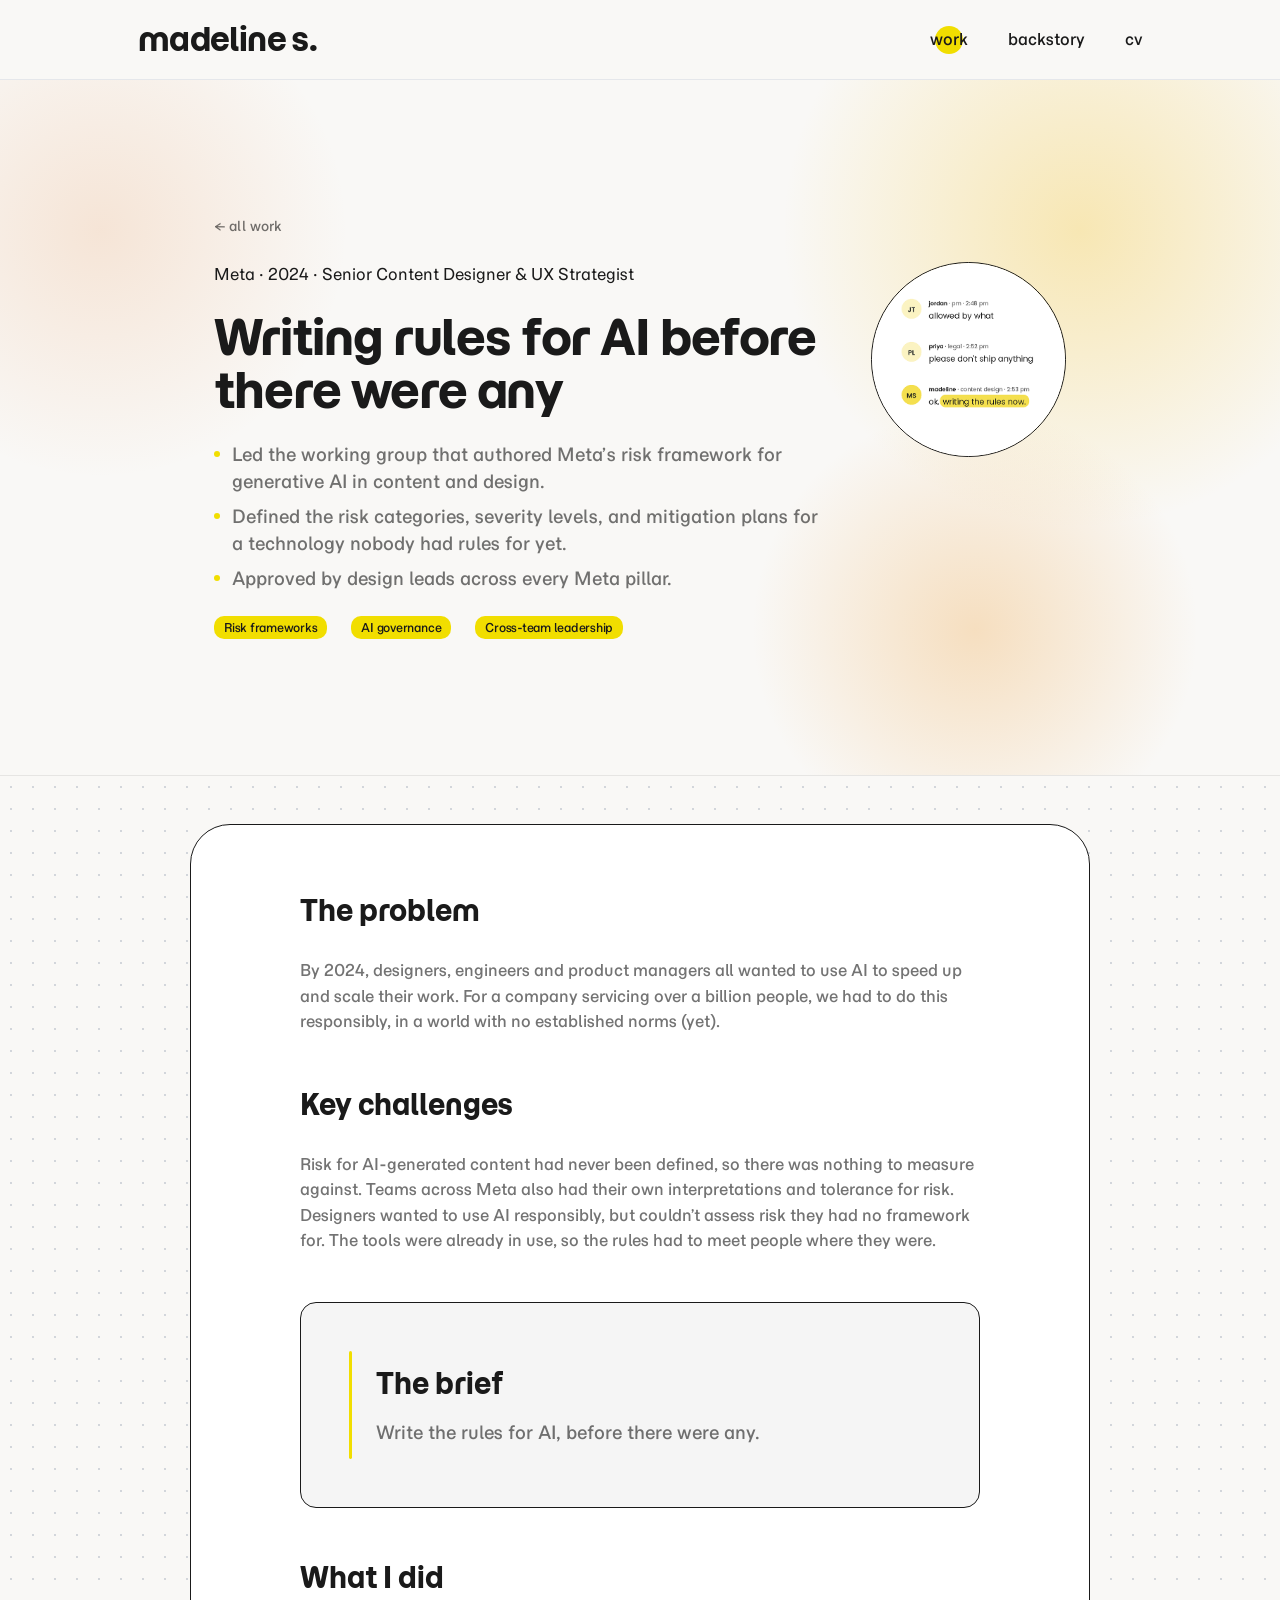
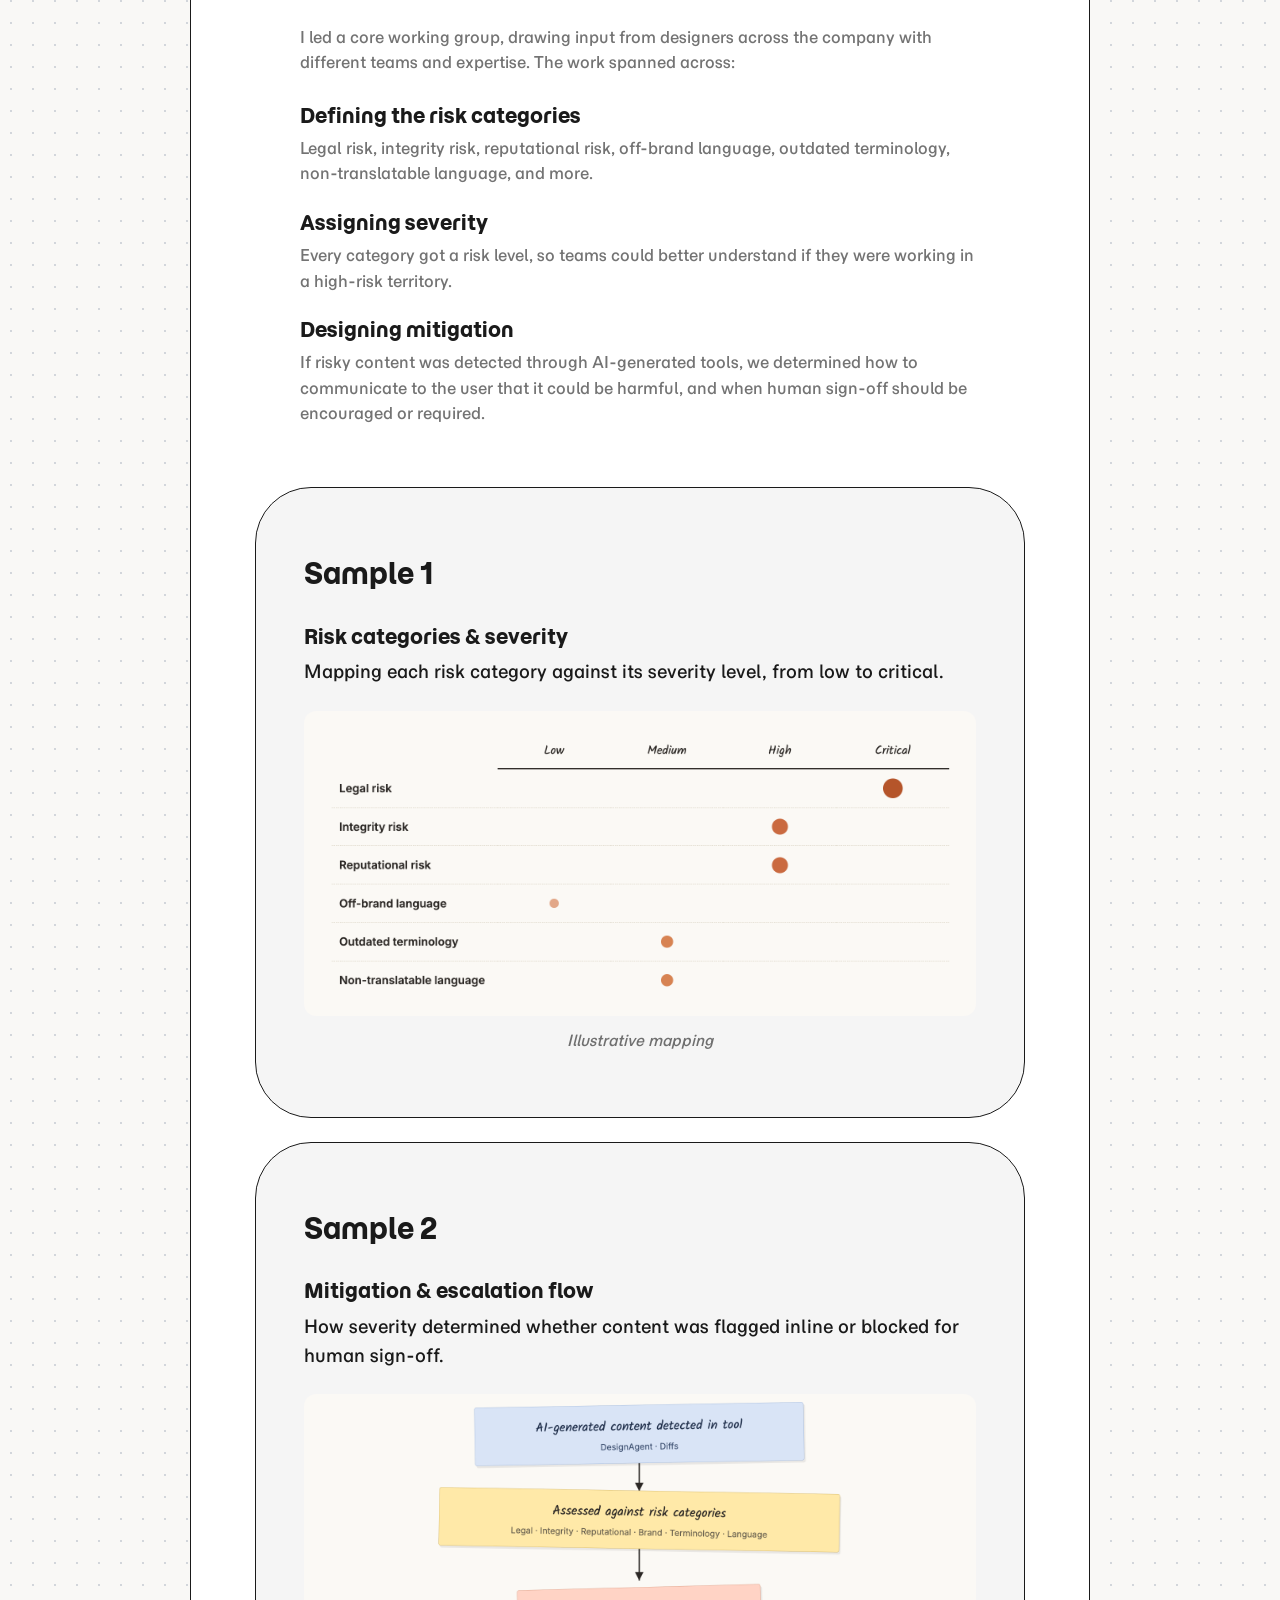
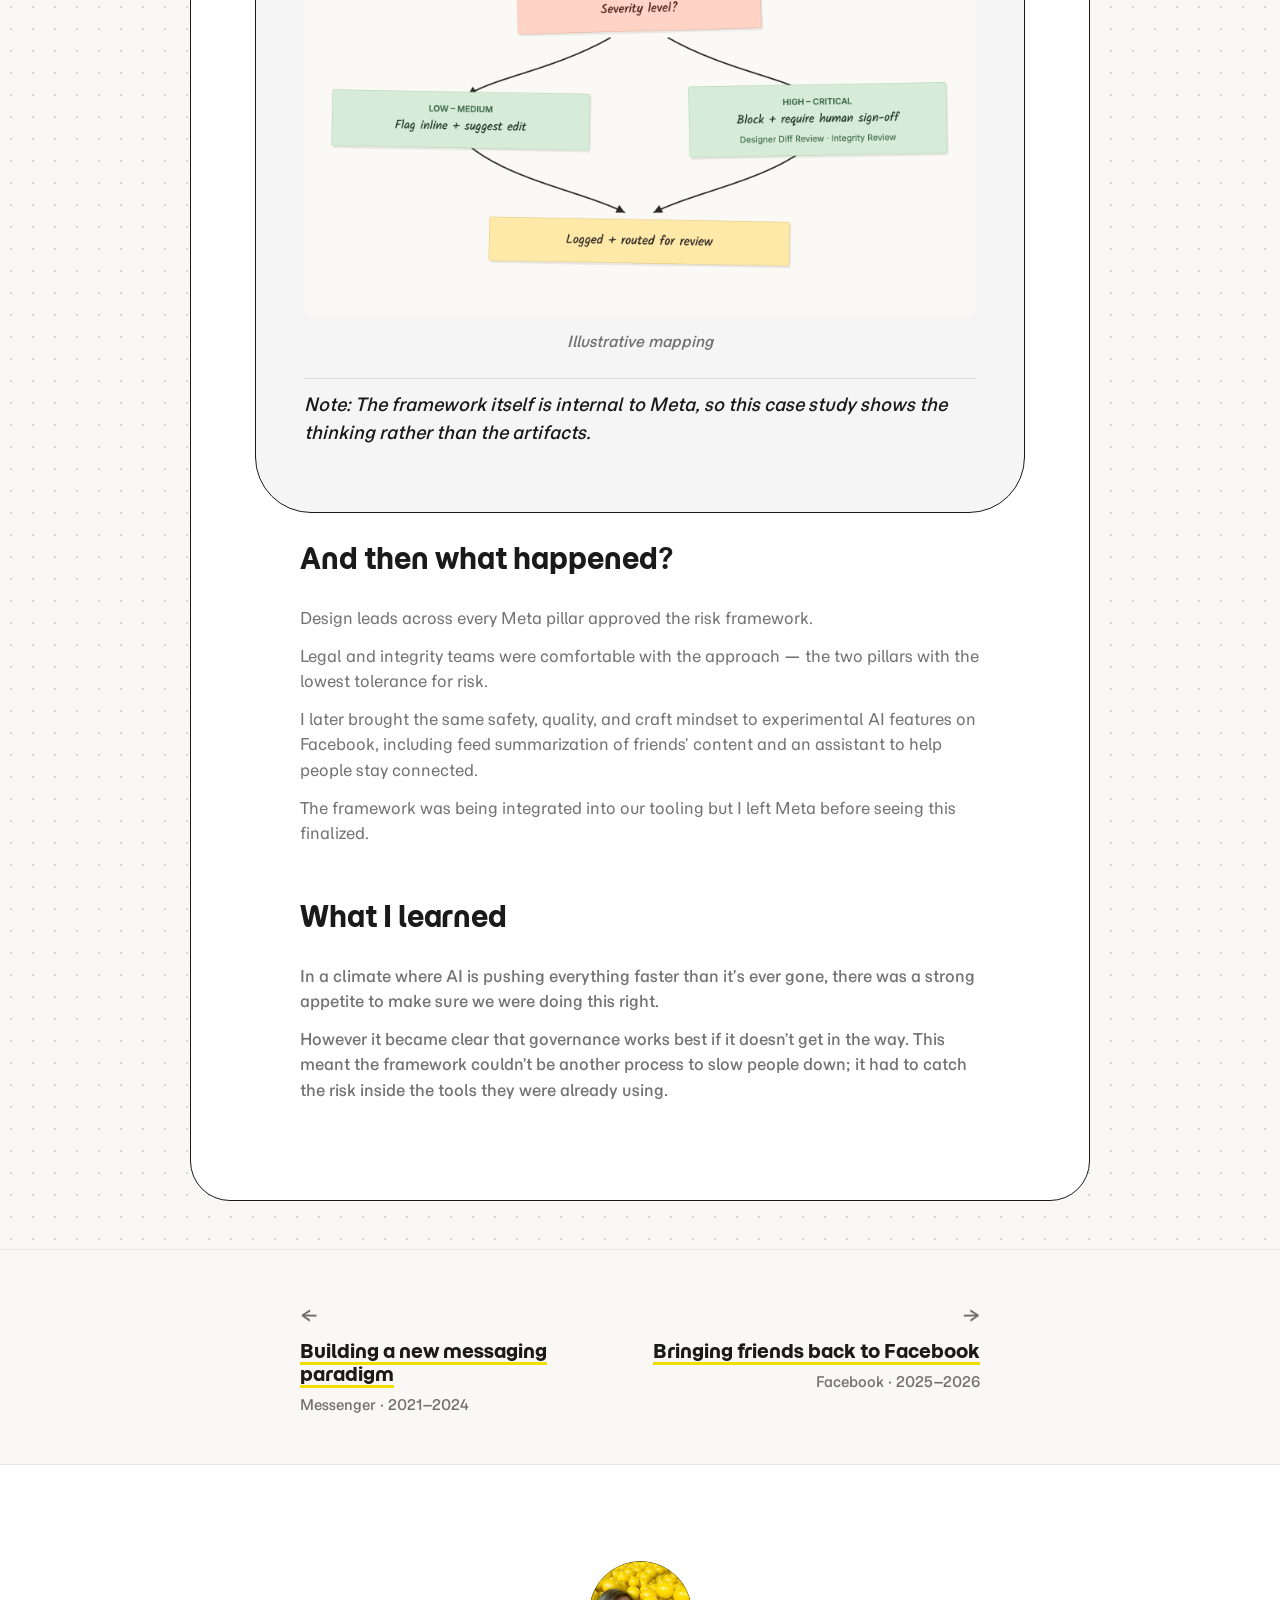
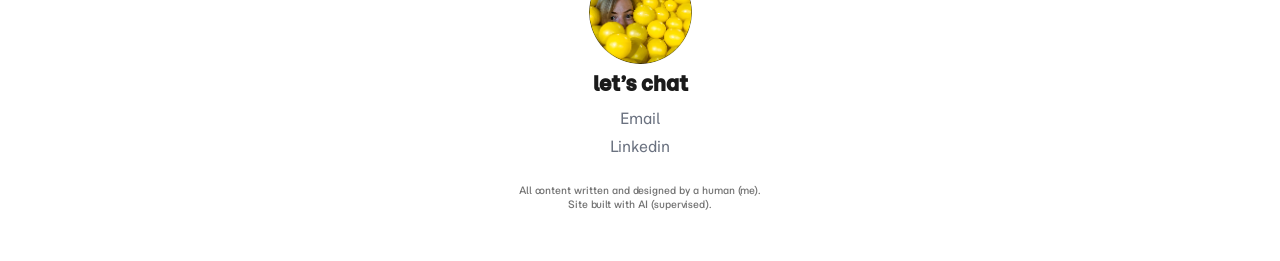
==== commit 9320df21: "Link logo and Portfolio nav to site root instead of index.html Keeps the URL clean (domain.com/) whe" ====
--- a/ai-rules.html
+++ b/ai-rules.html
@@ -13,7 +13,7 @@
 
   <header>
     <nav>
-      <a href="index.html" class="logo">madeline s.</a>
+      <a href="/" class="logo">madeline s.</a>
       <ul>
         <li><a href="work.html" class="is-active">work</a></li>
         <li><a href="my-story.html">backstory</a></li>
--- a/style.css
+++ b/style.css
@@ -47,7 +47,7 @@
   position: sticky;
   top: 0;
   z-index: 100;
-  height: var(--space-xl);
+  height: calc(var(--space-xl) - 16px);
   background-color: var(--color-bg);
   border-bottom: 1px solid var(--color-border);
   transition: box-shadow 0.25s ease, border-color 0.25s ease;
@@ -137,6 +137,10 @@
 }
 
 @media (max-width: 600px) {
+  header {
+    height: calc(var(--space-xl) - 48px);
+  }
+
   nav {
     padding-inline: calc(var(--space-sm) + 10px);
   }
@@ -195,6 +199,7 @@
 @media (max-width: 700px) {
   #intro {
     min-height: auto;
+    padding-bottom: 48px;
   }
 }
 
@@ -764,11 +769,14 @@
 
 @media (max-width: 700px) {
   .cs-hero-wrapper {
-    padding-block: var(--space-md);
+    padding-top: var(--space-md);
+    padding-bottom: calc(var(--space-md) / 2);
   }
 
   .cs-hero {
-    padding: var(--space-lg) var(--space-md);
+    padding-top: var(--space-lg);
+    padding-bottom: calc(var(--space-lg) / 2);
+    padding-inline: var(--space-md);
   }
 
   .cs-hero-row {
@@ -899,9 +907,6 @@
 @media (max-width: 700px) {
   .cs-body-wrapper {
     padding-inline: var(--space-sm);
-  }
-
-  main.cs-body-wrapper {
     padding-top: calc(var(--space-lg) / 2);
   }
 }
@@ -934,7 +939,7 @@
 .cs-section {
   max-width: var(--cs-col);
   margin-inline: auto;
-  margin-bottom: var(--space-xl);
+  margin-bottom: var(--space-lg);
 }
 
 .cs-body > .cs-section:first-child {
@@ -1058,7 +1063,11 @@
   margin-top: var(--space-md);
   display: flex;
   flex-direction: column;
-  gap: var(--space-lg);
+  gap: 8px;
+}
+
+.cs-heading-tight {
+  margin-bottom: 4px;
 }
 
 .cs-subsection h3 {
@@ -1082,12 +1091,13 @@
   border: 1px solid var(--color-text);
   border-radius: 48px;
   padding: var(--space-lg);
-  margin-bottom: var(--space-xl);
+  margin-bottom: var(--space-lg);
 }
 
 .cs-sample--1 {
   border-radius: 56px;
   padding: 4rem var(--space-lg);
+  margin-bottom: var(--space-md);
 }
 
 .cs-sample--2 {
@@ -1270,11 +1280,11 @@
 .cs-final-image {
   max-width: var(--cs-wide);
   margin-inline: auto;
-  margin-bottom: var(--space-xl);
+  margin-bottom: 0;
   background: var(--cs-fill);
   border: 1px solid var(--color-text);
   border-radius: 24px;
-  padding: var(--space-lg);
+  padding: var(--space-md);
   display: flex;
   justify-content: center;
 }
@@ -1522,12 +1532,27 @@
     grid-template-columns: 1fr;
   }
 
+  .cs-sample {
+    padding-inline: var(--space-md);
+  }
+
+  .cs-sample--1 {
+    padding-inline: var(--space-md);
+  }
+
   .cs-sample--2 {
     min-height: 0;
+    padding-top: 4rem;
+    padding-inline: var(--space-md);
   }
 
   .cs-sample--side {
     flex-direction: column;
+  }
+
+  .cs-sample p {
+    font-size: 1rem;
+    line-height: 1.6;
   }
 
   .sample-images--phones {
@@ -1536,7 +1561,8 @@
   }
 
   .sample-images--phones img {
-    max-width: 260px;
+    width: 100%;
+    max-width: 100%;
   }
 
   .cs-nav-next {
@@ -1630,6 +1656,10 @@
   font-size: 1.9rem;
   font-weight: 400;
   letter-spacing: -0.02em;
+  text-decoration: underline;
+  text-decoration-color: var(--cs-pill);
+  text-decoration-thickness: 2px;
+  text-underline-offset: 4px;
 }
 
 .cv-title {
@@ -1764,6 +1794,8 @@
   font-size: 0.75rem;
   color: var(--color-text);
   background: var(--cs-fill-yellow);
+  -webkit-print-color-adjust: exact;
+  print-color-adjust: exact;
   border: 1px solid var(--color-text);
   border-radius: 999px;
   padding: 0.25rem 0.75rem;
@@ -1826,7 +1858,7 @@
   }
 
   .cv-header {
-    margin-bottom: 1rem;
+    margin-bottom: 0.85rem;
   }
 
   .cv-name {
@@ -1839,15 +1871,27 @@
   }
 
   .cv-section {
-    margin-bottom: 0.85rem;
+    margin-bottom: 0.6rem;
+  }
+
+  .cv-section:has(.cv-skills) {
+    margin-bottom: calc(0.6rem + 5px);
+  }
+
+  .cv-section h2 {
+    margin-bottom: 0.5rem;
   }
 
   .cv-company {
-    margin-bottom: 0.7rem;
+    margin-bottom: 0.5rem;
+  }
+
+  .cv-company-header {
+    margin-bottom: 0.4rem;
   }
 
   .cv-role {
-    margin-bottom: 0.45rem;
+    margin-bottom: 0.35rem;
   }
 
   .cv-role-title {
@@ -1864,9 +1908,13 @@
     line-height: 1.4;
   }
 
+  .cv-skills {
+    gap: 0.35rem;
+  }
+
   .cv-skill-pill {
-    font-size: 0.7rem;
-    padding: 0.2rem 0.6rem;
+    font-size: 0.6rem;
+    padding: 0.15rem 0.45rem;
   }
 
   @page {
@@ -2202,6 +2250,12 @@
 }
 
 @media (max-width: 700px) {
+  .remix-hero {
+    padding-top: calc(var(--space-xl) / 2);
+    padding-bottom: calc(var(--space-xl) / 2);
+    gap: calc(3rem + 16px);
+  }
+
   .remix-photo-wrap {
     width: 260px;
     height: 260px;
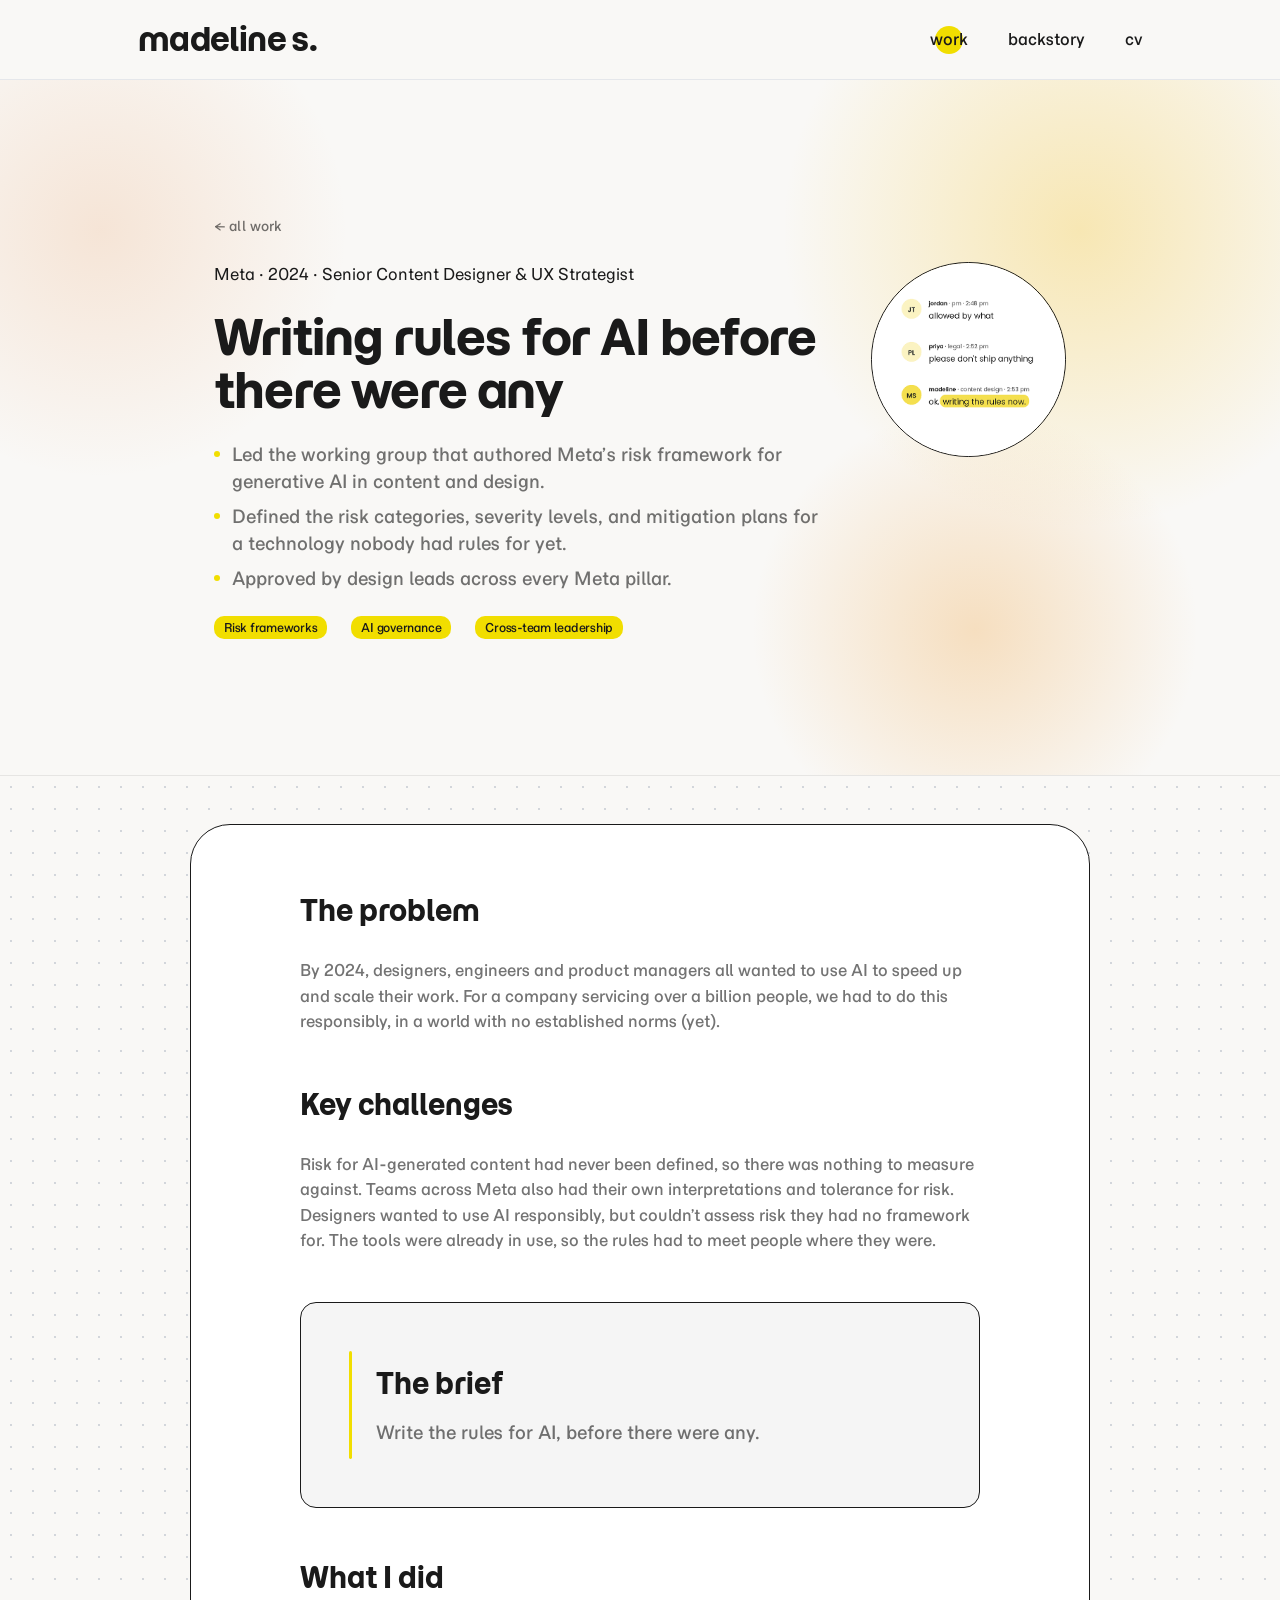
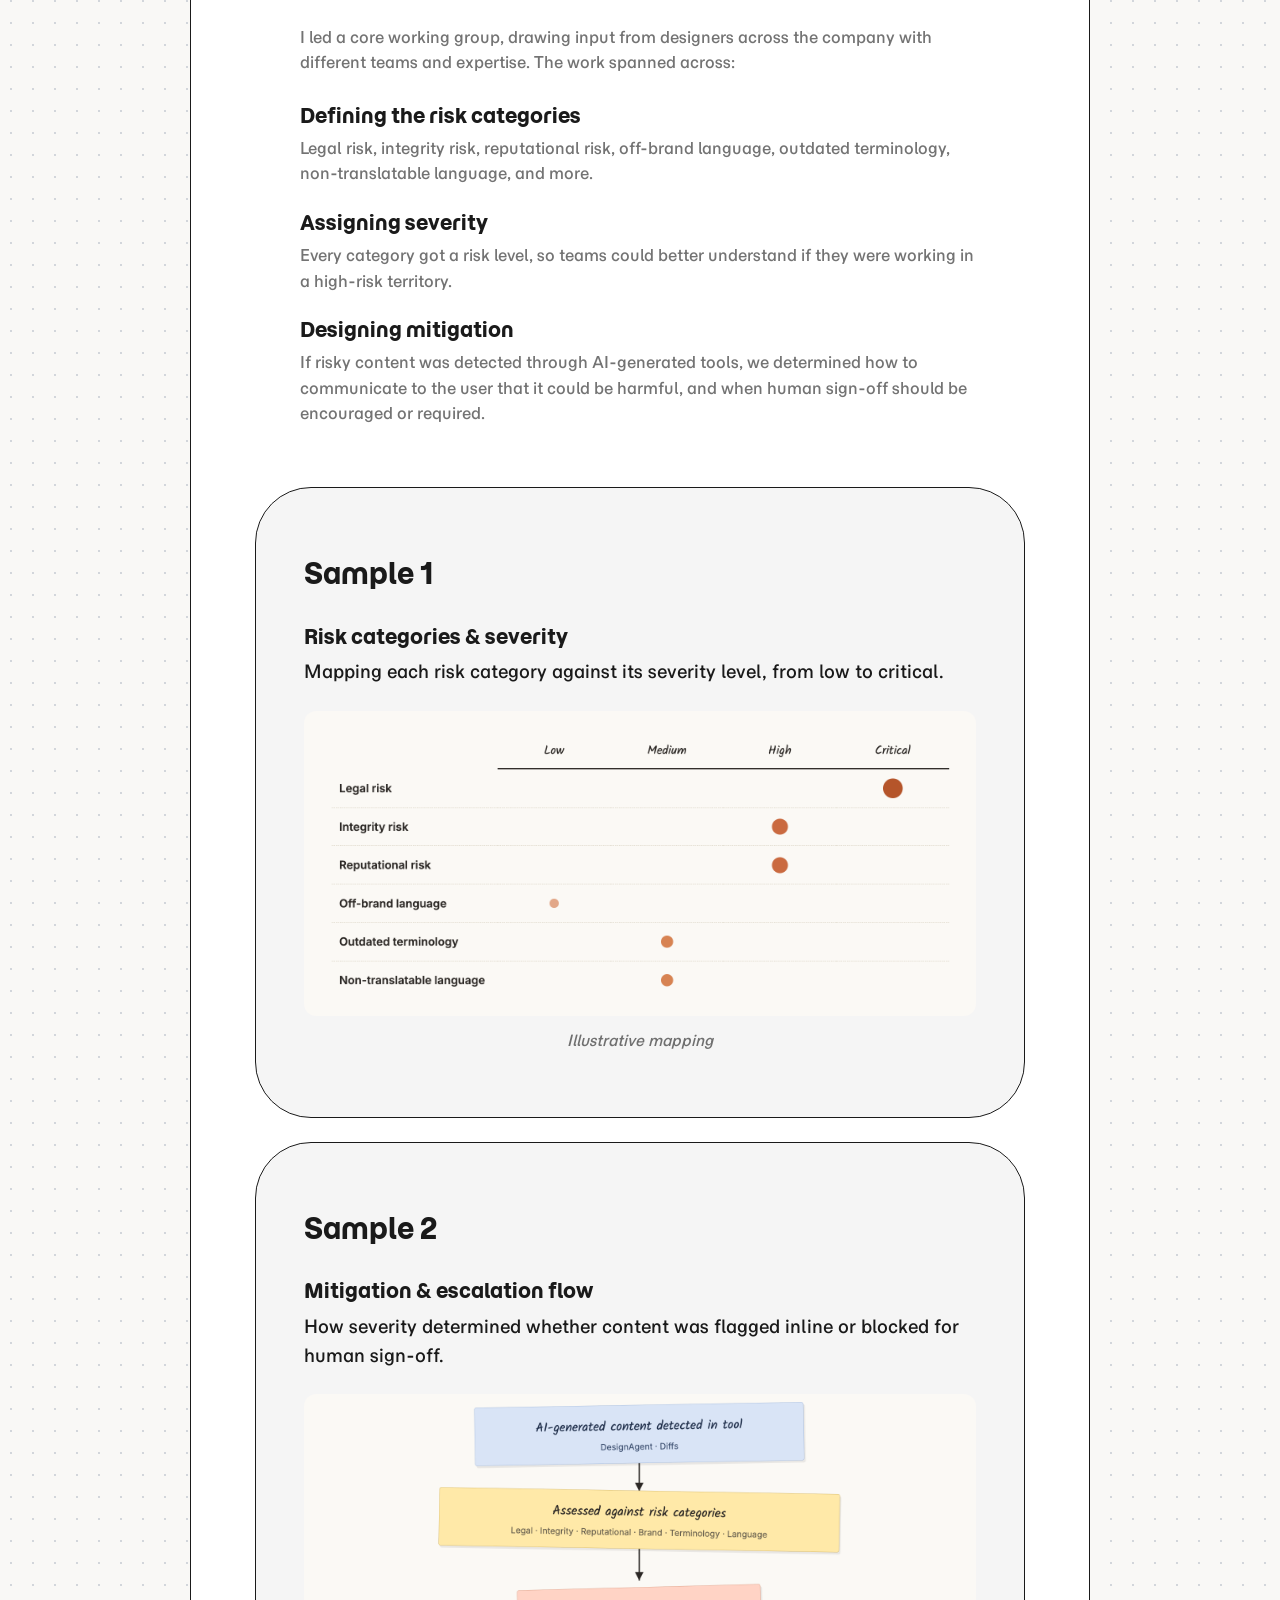
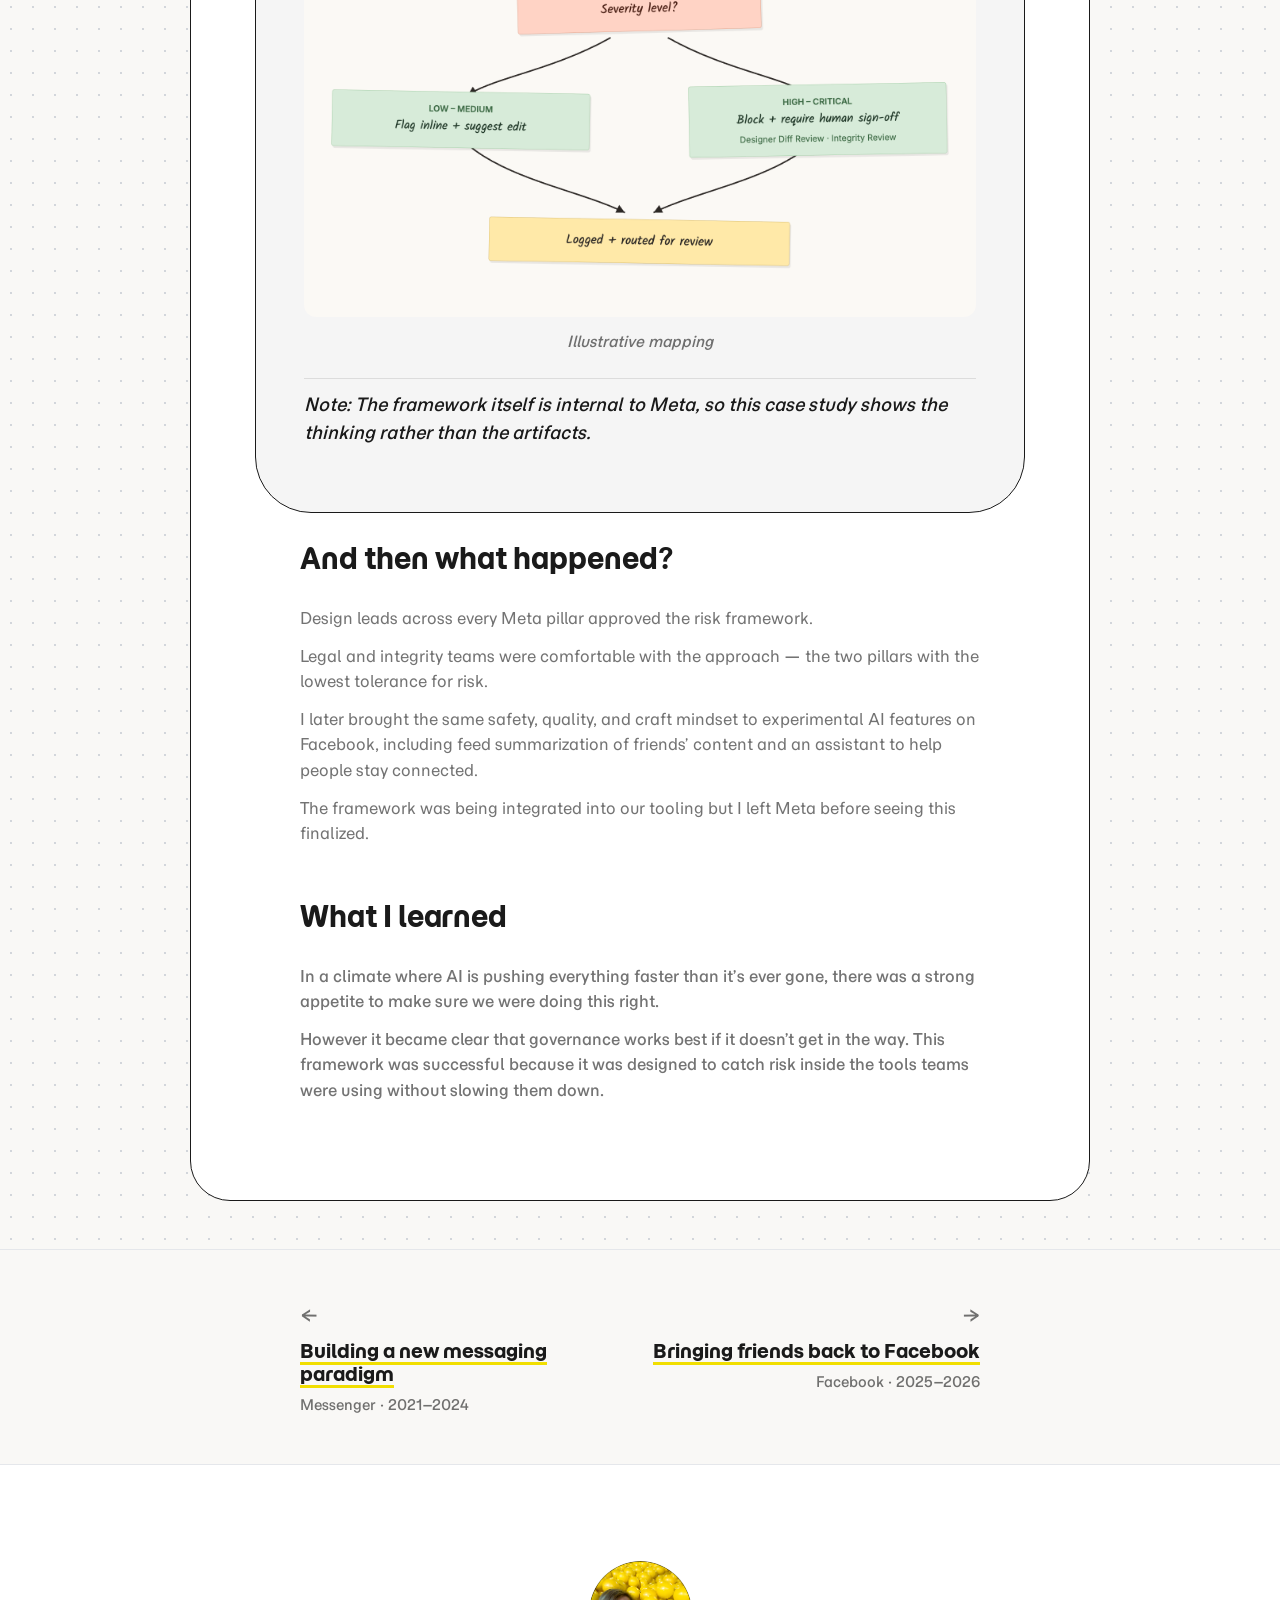
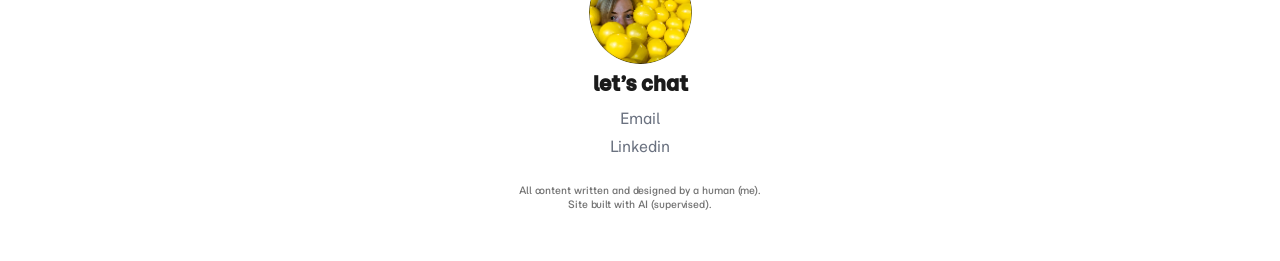
==== commit 1cfaf534: "Tighten closing paragraph on AI rules case study Co-Authored-By: Claude Sonnet 5 <noreply@anthropic." ====
--- a/ai-rules.html
+++ b/ai-rules.html
@@ -4,6 +4,15 @@
   <meta charset="UTF-8">
   <meta name="viewport" content="width=device-width, initial-scale=1.0">
   <title>Writing rules for AI before there were any — Madeline Snow</title>
+  <meta property="og:title" content="Madeline Snow - Content Designer &amp; UX Strategist">
+  <meta property="og:description" content="Content design and UX strategy portfolio — case studies, backstory, and CV.">
+  <meta property="og:image" content="https://madelinesnow.lol/images/picme1.png">
+  <meta property="og:type" content="website">
+  <meta property="og:url" content="https://madelinesnow.lol/ai-rules.html">
+  <meta name="twitter:card" content="summary">
+  <meta name="twitter:title" content="Madeline Snow - Content Designer &amp; UX Strategist">
+  <meta name="twitter:description" content="Content design and UX strategy portfolio — case studies, backstory, and CV.">
+  <meta name="twitter:image" content="https://madelinesnow.lol/images/picme1.png">
   <link rel="preconnect" href="https://fonts.googleapis.com">
   <link rel="preconnect" href="https://fonts.gstatic.com" crossorigin>
   <link href="https://fonts.googleapis.com/css2?family=Momo+Trust+Display&family=Momo+Trust+Sans:wght@200..800&family=Special+Gothic+Condensed+One&family=Special+Gothic+Expanded+One&family=Special+Gothic:wght@400..700&display=swap" rel="stylesheet">
@@ -138,7 +147,7 @@
     <div class="cs-section">
       <h2>What I learned</h2>
       <p>In a climate where AI is pushing everything faster than it’s ever gone, there was a strong appetite to make sure we were doing this right.</p>
-      <p>However it became clear that governance works best if it doesn’t get in the way. This meant the framework couldn’t be another process to slow people down; it had to catch the risk inside the tools they were already using.</p>
+      <p>However it became clear that governance works best if it doesn’t get in the way. This framework was successful because it was designed to catch risk inside the tools teams were using without slowing them down.</p>
     </div>
 
    </div>
@@ -177,5 +186,8 @@
 
   <script src="scroll-reveal.js"></script>
 
+  <!-- Cloudflare Web Analytics -->
+  <script type='module' src='https://static.cloudflareinsights.com/beacon.min.js' data-cf-beacon='{"token": "91945d05067e477dbabb19c5dc5f037b"}'></script>
+  <!-- End Cloudflare Web Analytics -->
 </body>
 </html>
--- a/style.css
+++ b/style.css
@@ -1982,11 +1982,66 @@
   animation: remix-float 5s ease-in-out infinite;
 }
 
+.remix-pill::before,
+.remix-pill::after {
+  content: "";
+  position: absolute;
+  border-radius: 50%;
+  background: var(--cs-pill);
+  border: 1px solid var(--color-text);
+  box-shadow: -1px 1px 0 var(--color-text);
+}
+
+.remix-pill::before {
+  bottom: -13px;
+  left: 12px;
+  width: 11px;
+  height: 11px;
+}
+
+.remix-pill::after {
+  bottom: -21px;
+  left: 4px;
+  width: 6px;
+  height: 6px;
+}
+
 .remix-pill-1 { top: -18px; left: -22px; transform: rotate(-8deg); animation-delay: 0s; }
 .remix-pill-2 { top: 34px; right: -38px; transform: rotate(6deg); animation-delay: 0.6s; }
 .remix-pill-3 { bottom: -22px; right: 20px; transform: rotate(-5deg); animation-delay: 1.2s; }
 .remix-pill-4 { bottom: -20px; left: 10px; transform: rotate(7deg); animation-delay: 1.8s; }
 .remix-pill-5 { top: 140px; left: -44px; transform: rotate(-10deg); animation-delay: 2.4s; }
+
+/* Trail direction: dots point back toward the photo from wherever the pill sits. */
+.remix-pill-1::before, .remix-pill-1::after,
+.remix-pill-5::before, .remix-pill-5::after,
+.remix-next-pill-1::before, .remix-next-pill-1::after {
+  left: auto;
+  right: 12px;
+}
+.remix-pill-1::after, .remix-pill-5::after, .remix-next-pill-1::after {
+  right: 4px;
+}
+
+.remix-pill-3::before, .remix-pill-3::after {
+  bottom: auto;
+  top: -13px;
+}
+.remix-pill-3::after {
+  top: -21px;
+}
+
+.remix-pill-4::before, .remix-pill-4::after,
+.remix-next-pill-3::before, .remix-next-pill-3::after {
+  bottom: auto;
+  top: -13px;
+  left: auto;
+  right: 12px;
+}
+.remix-pill-4::after, .remix-next-pill-3::after {
+  top: -21px;
+  right: 4px;
+}
 
 @keyframes remix-float {
   0%, 100% { translate: 0 0; }
@@ -2213,6 +2268,7 @@
   display: inline-flex;
   align-items: center;
   justify-content: center;
+  flex-shrink: 0;
   width: 20px;
   height: 20px;
   border-radius: 50%;
